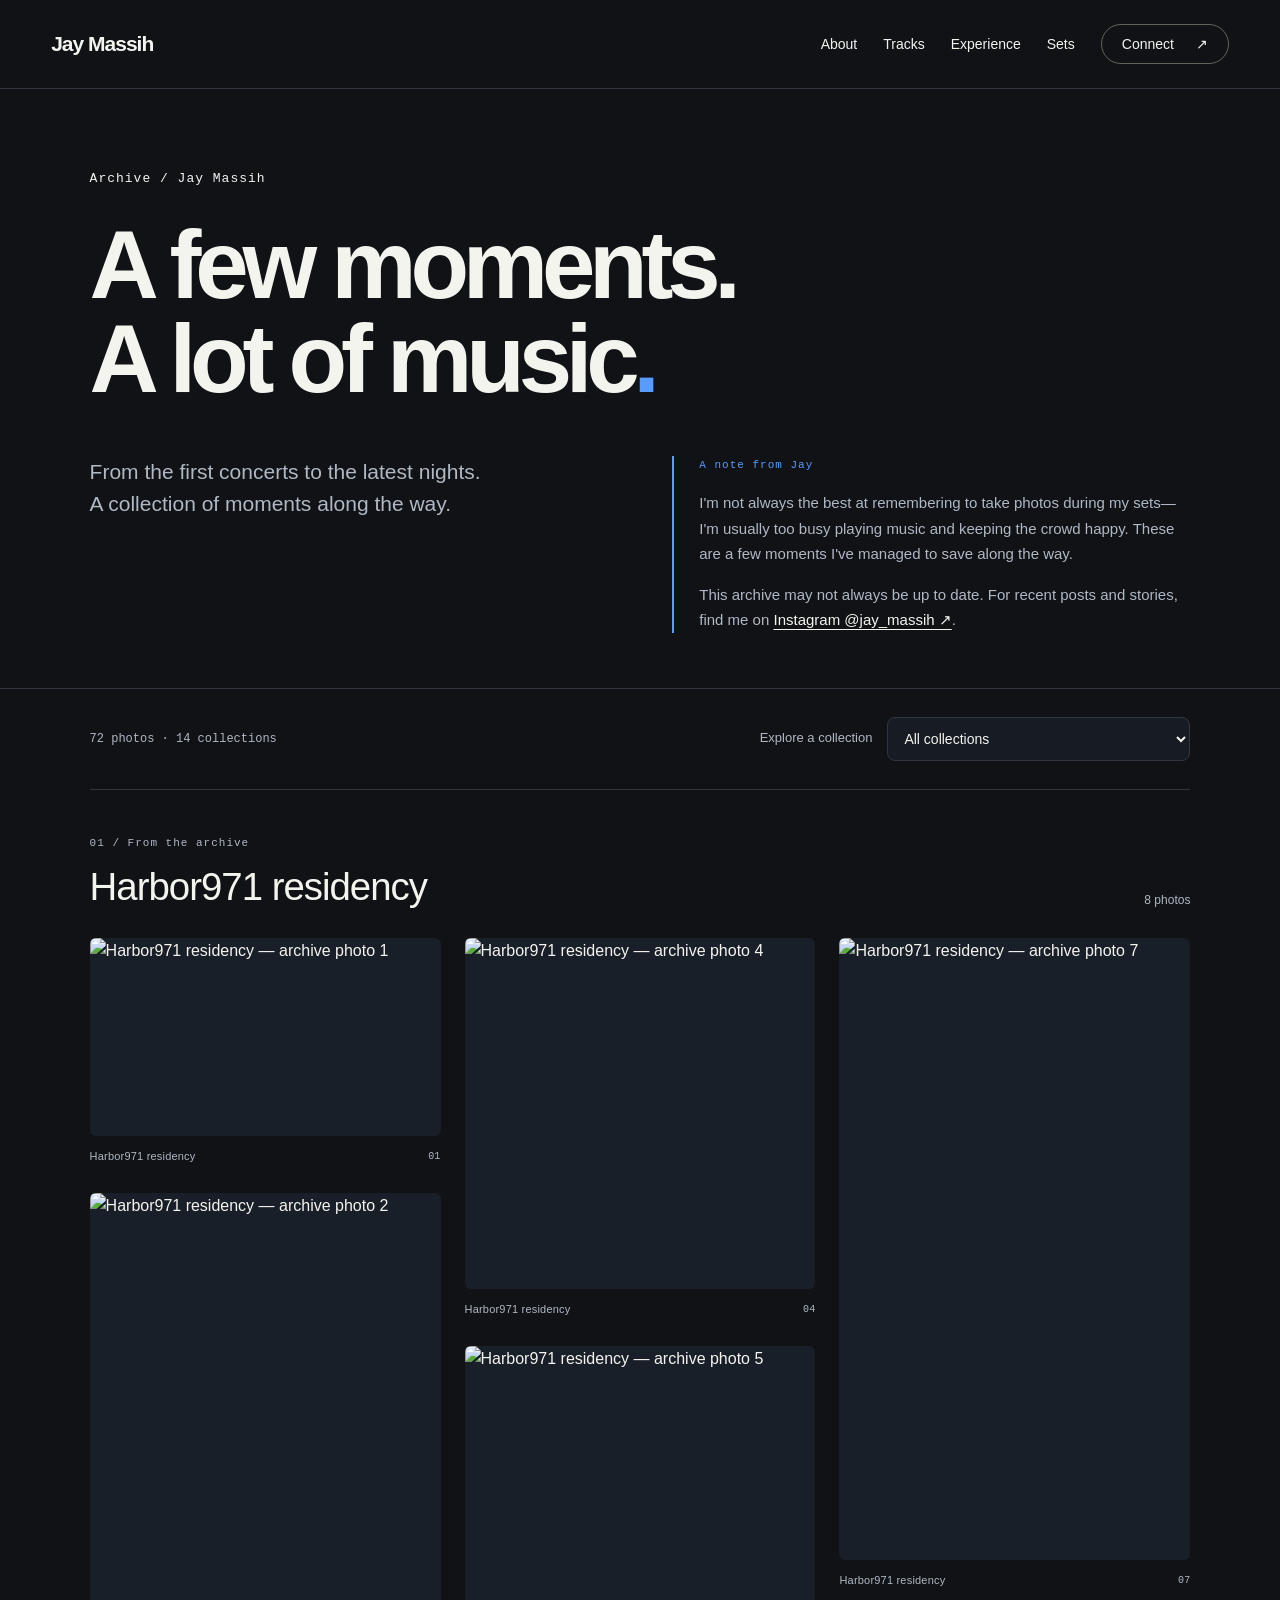
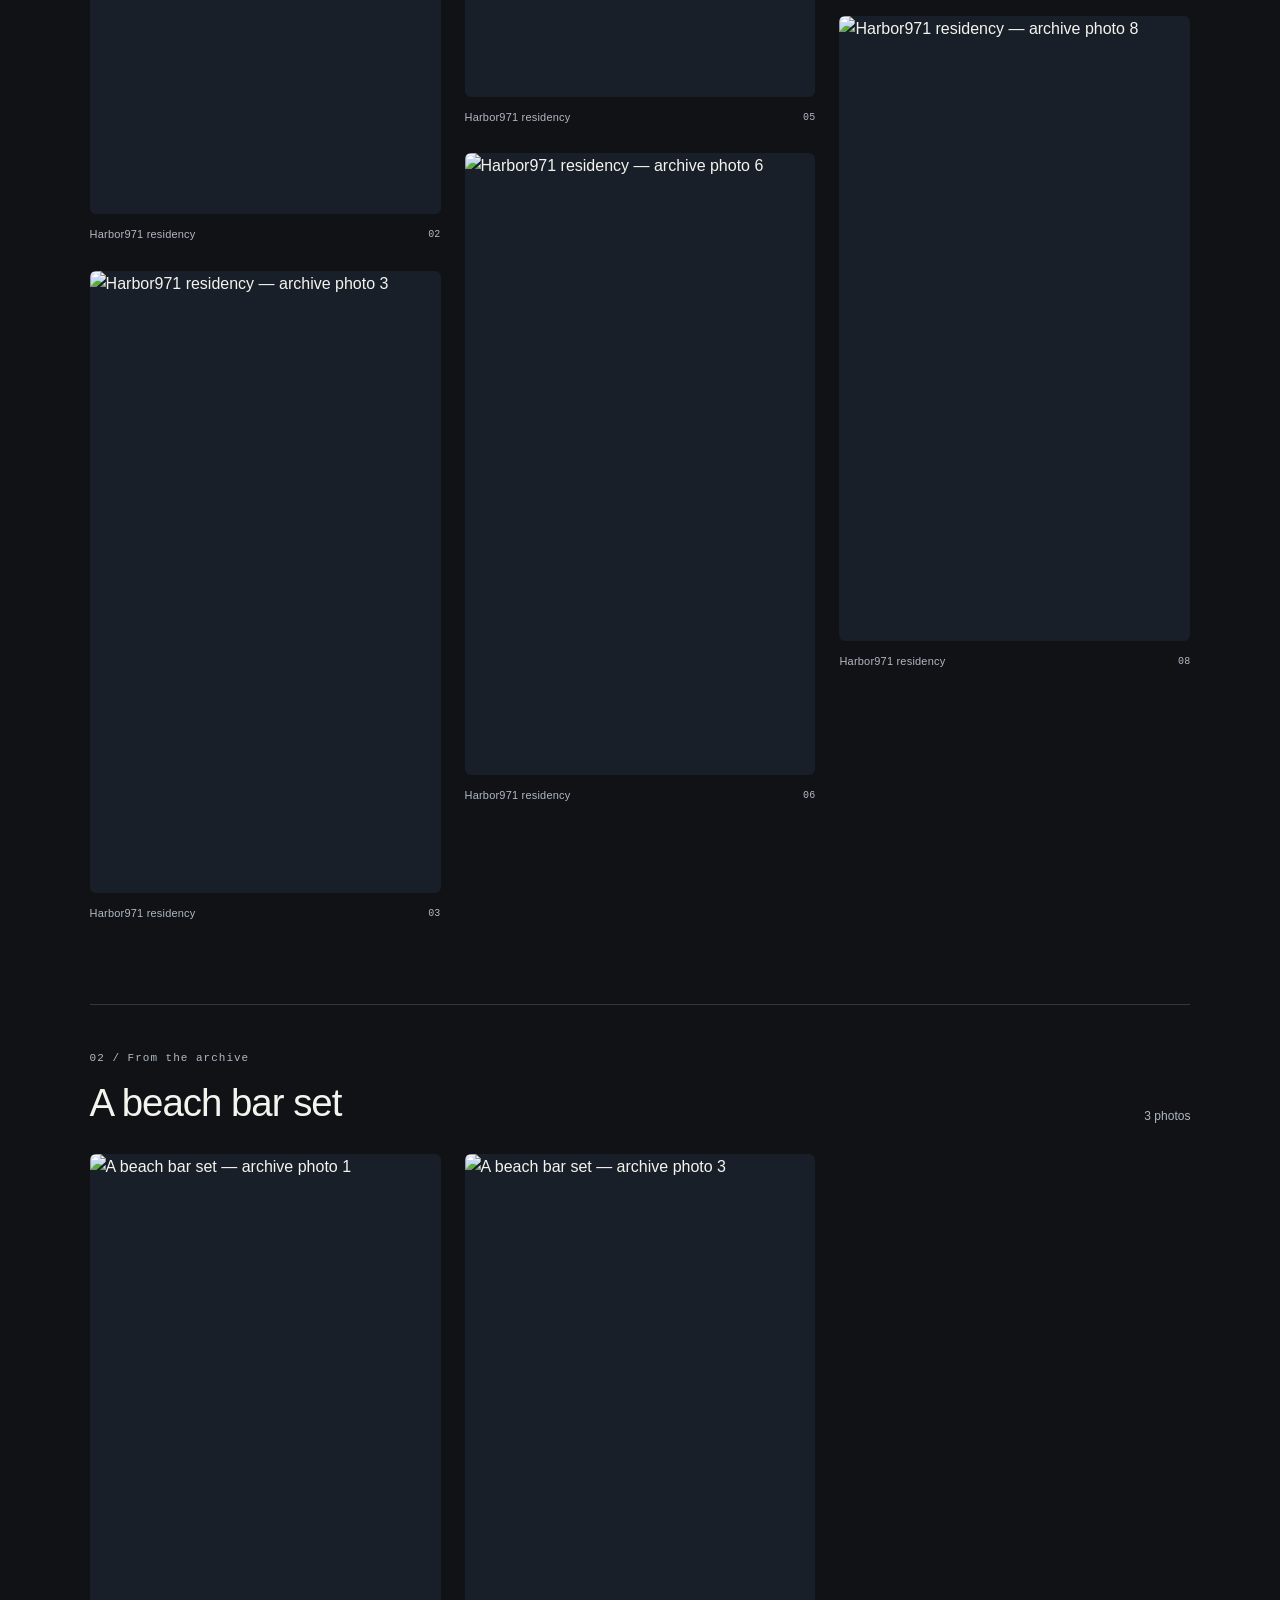
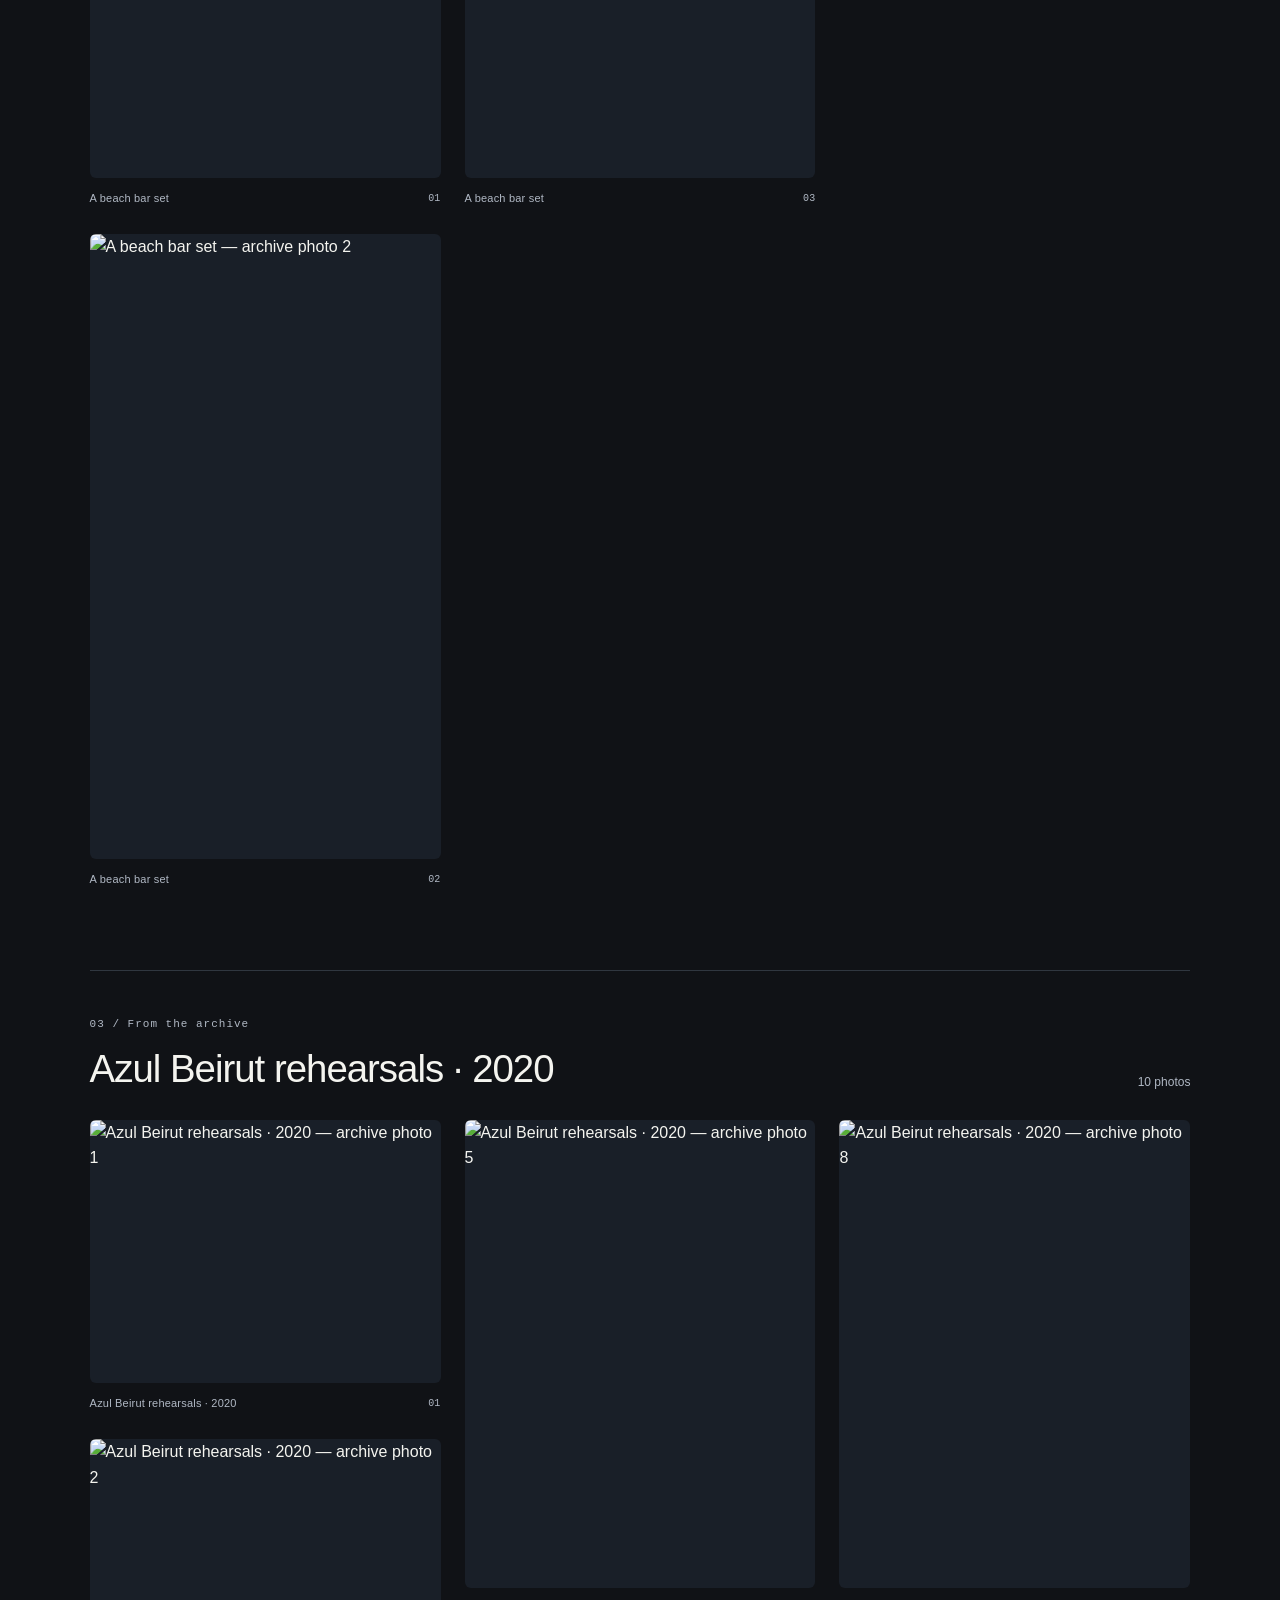
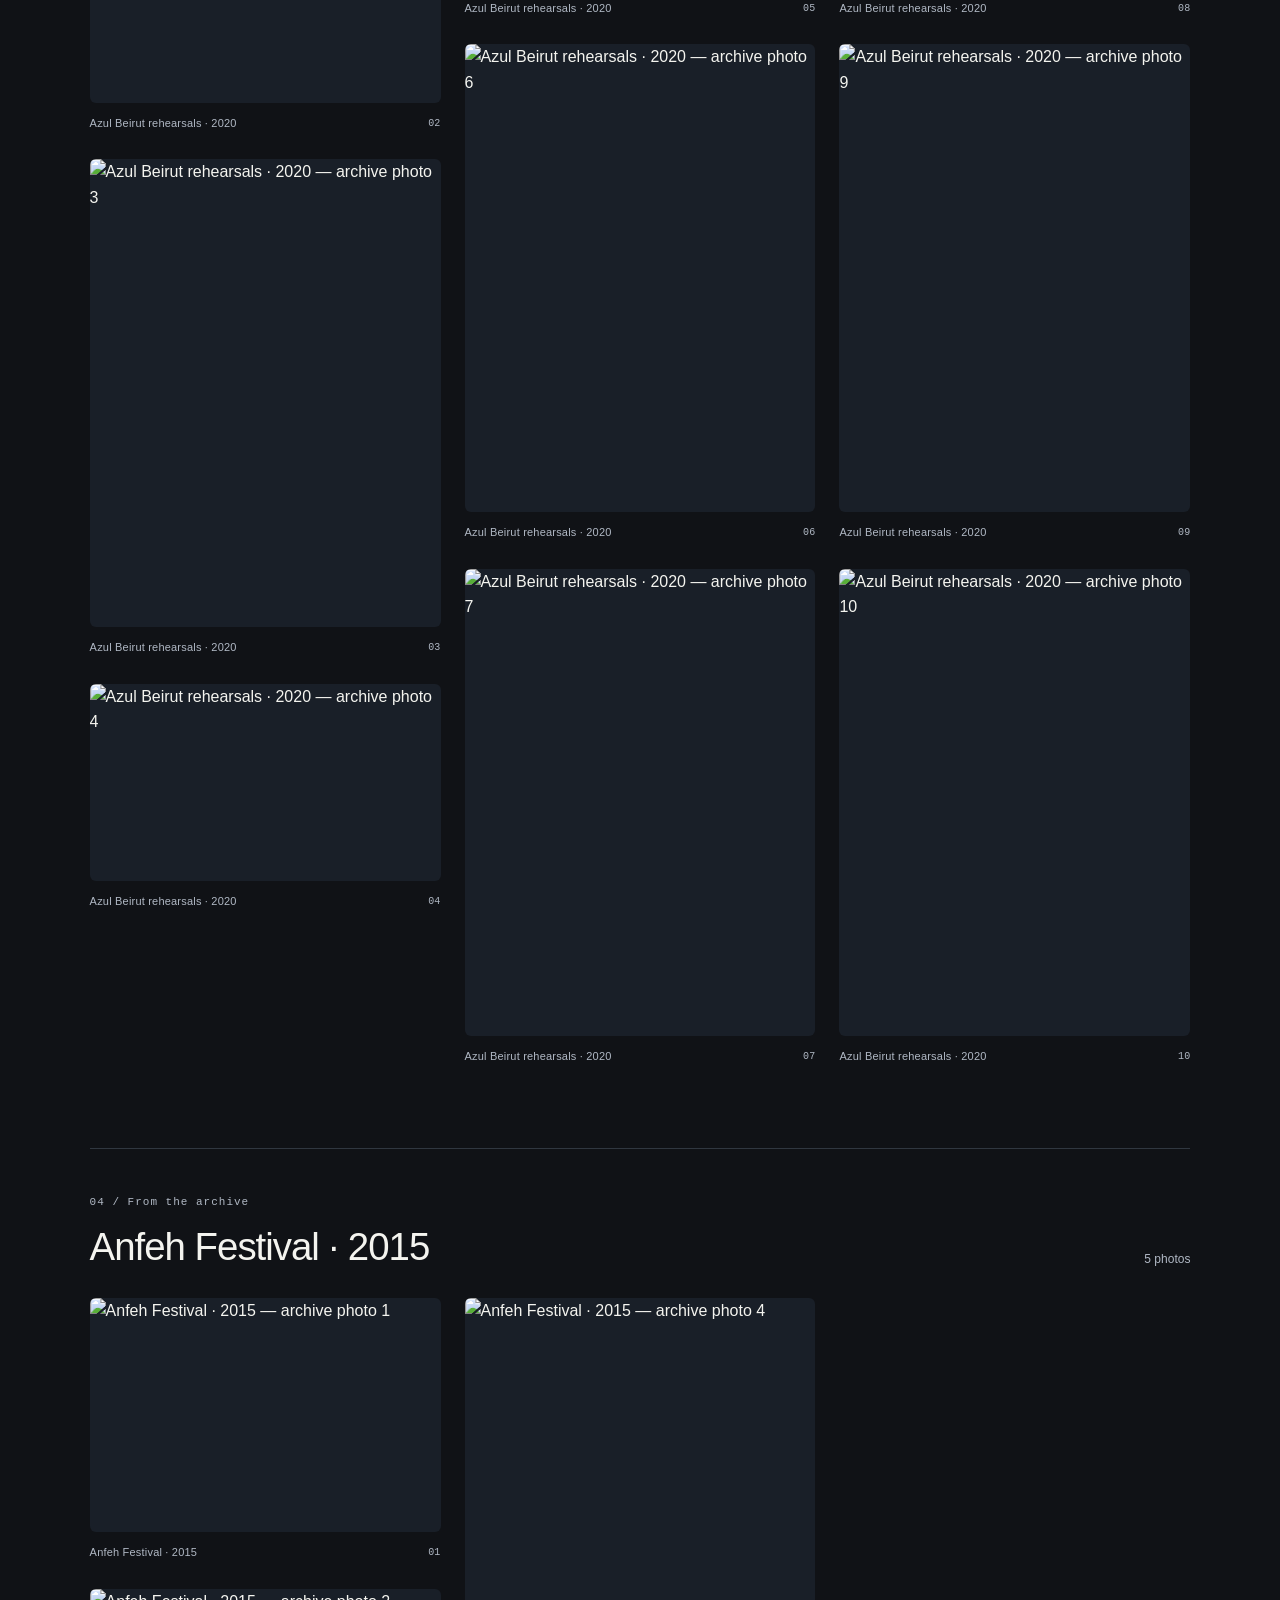
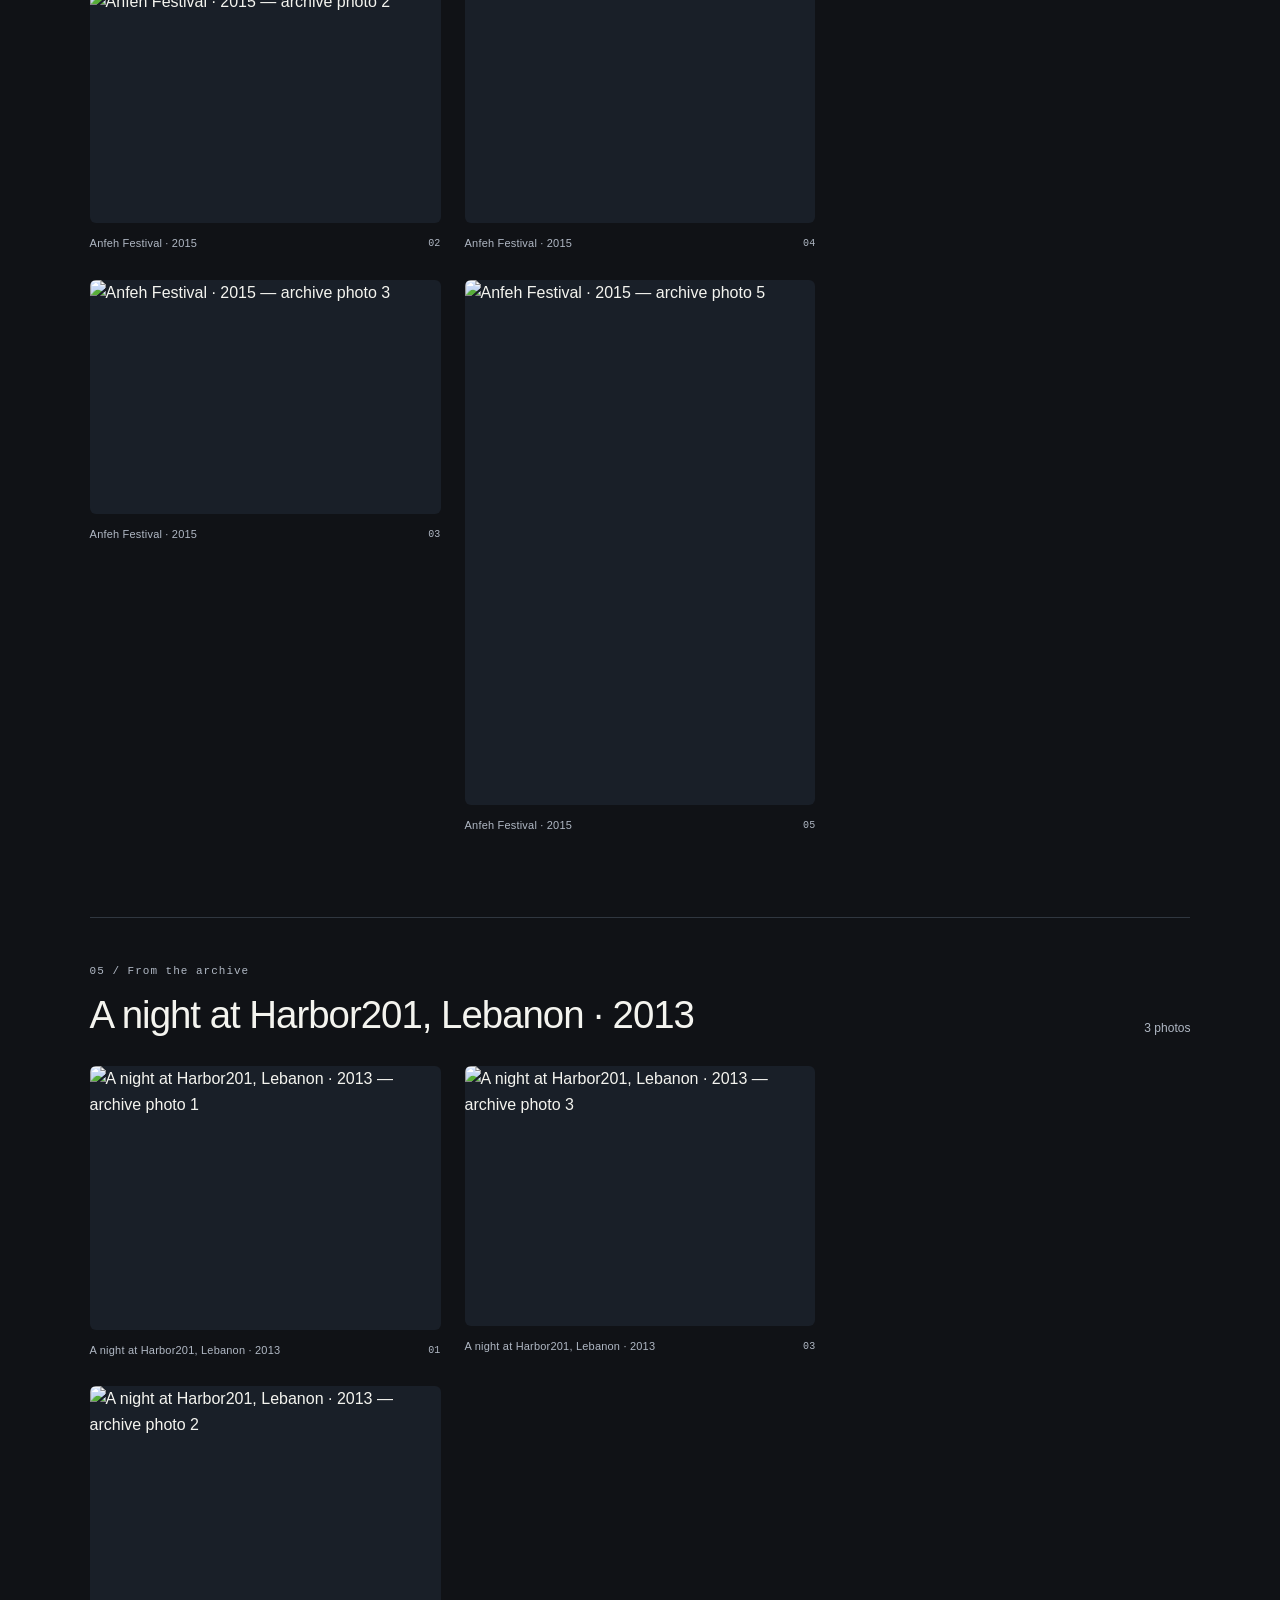
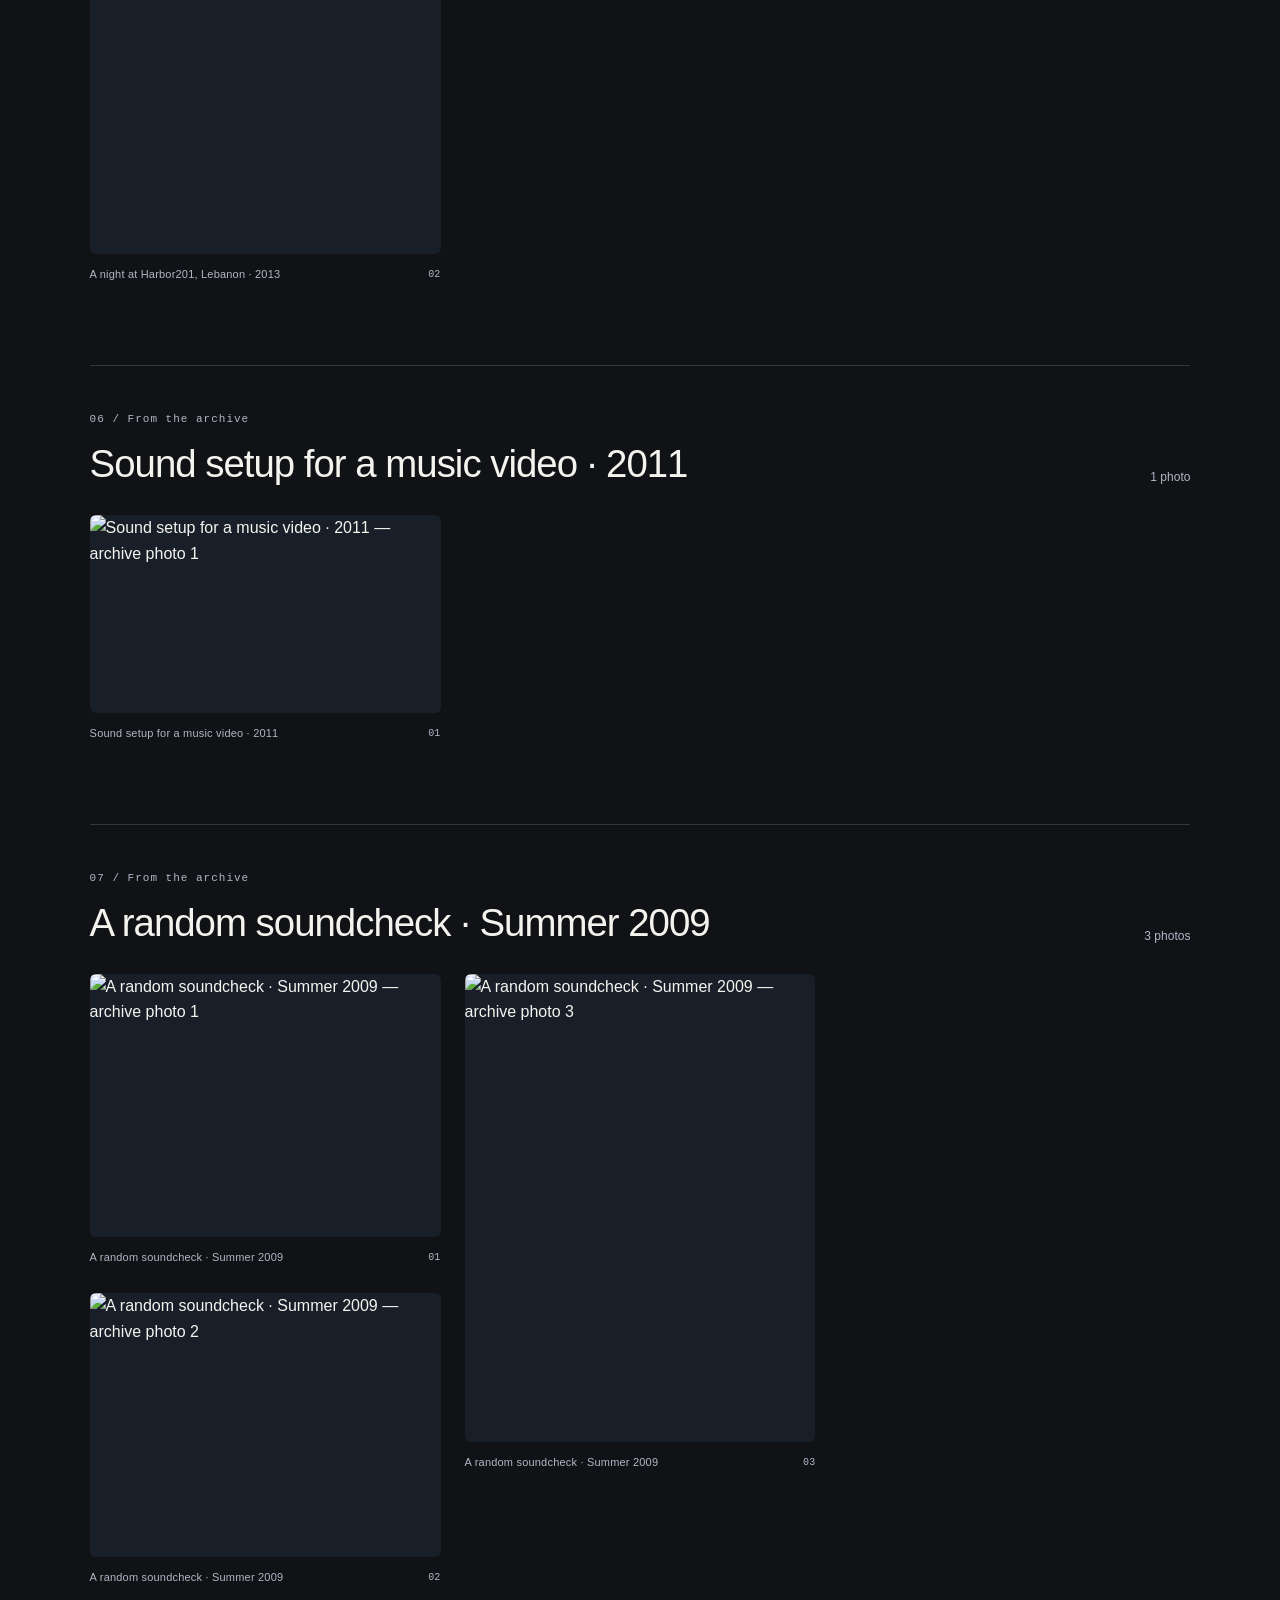
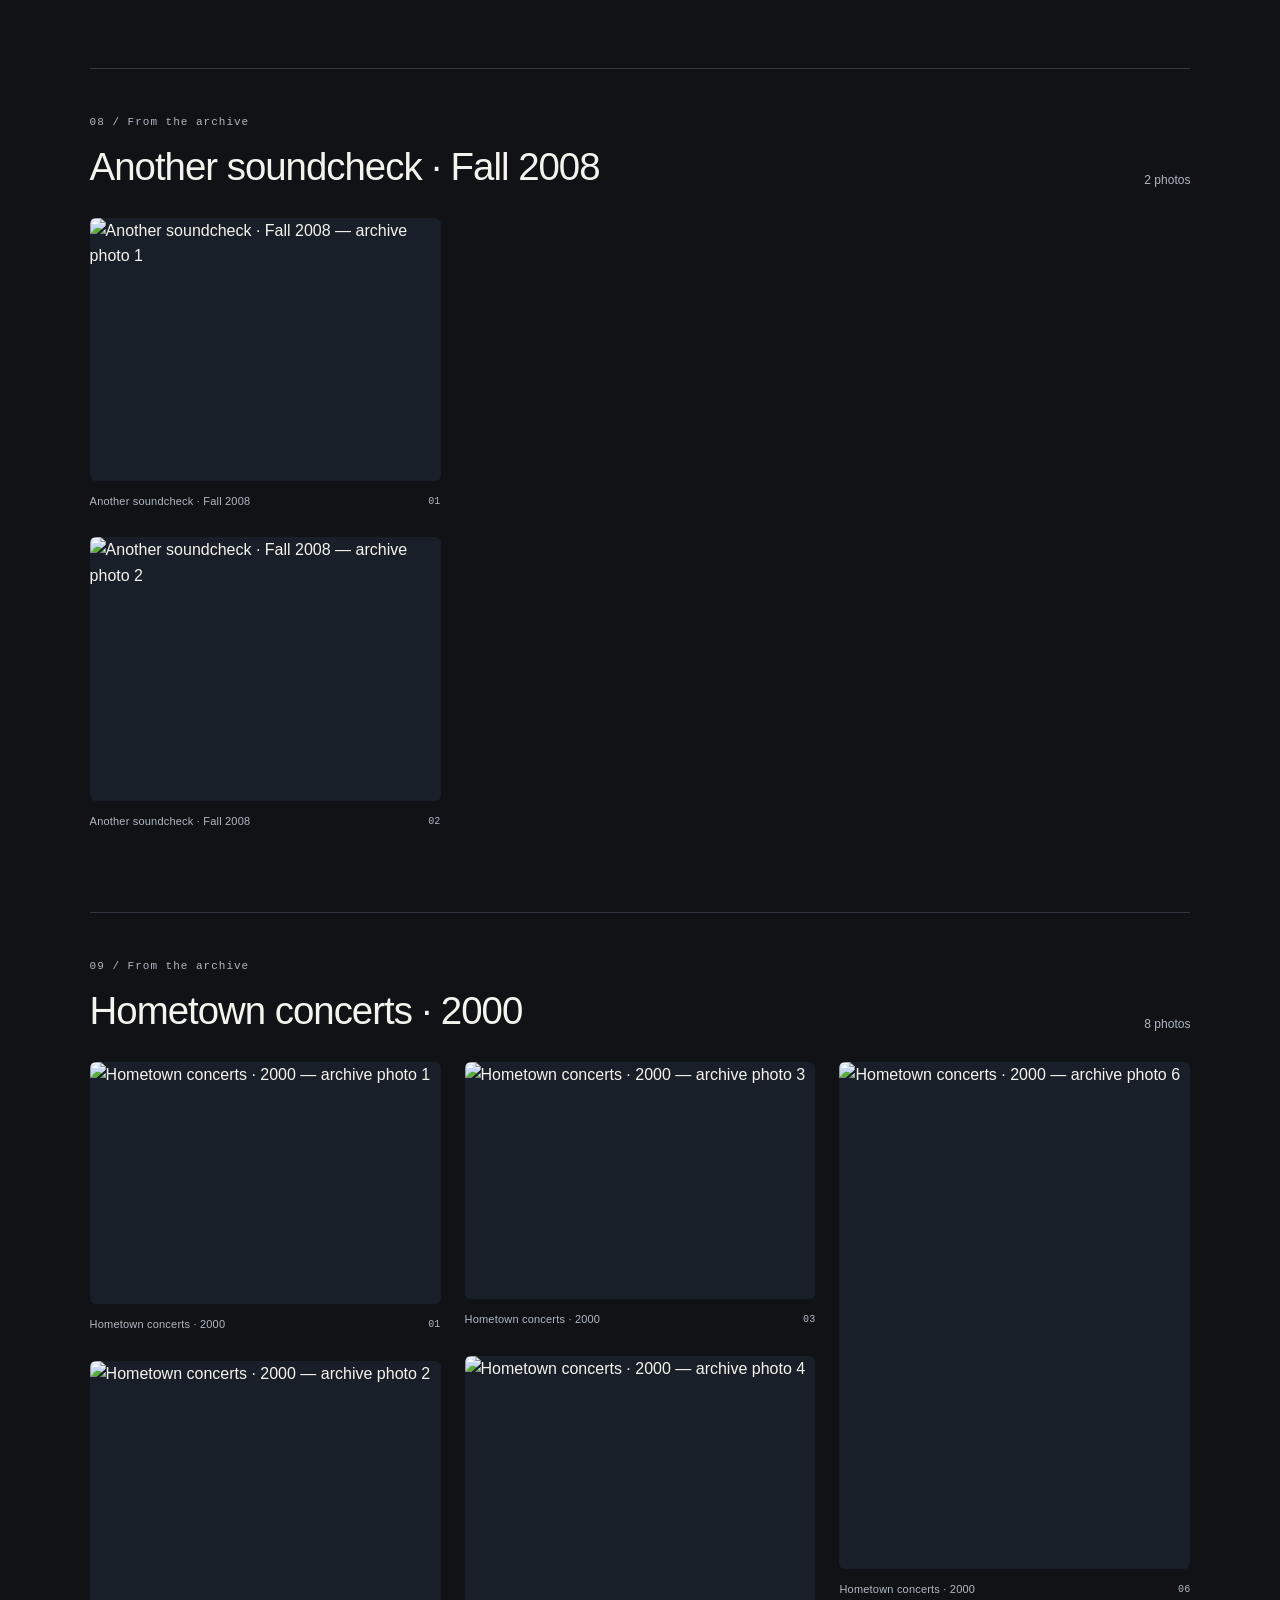
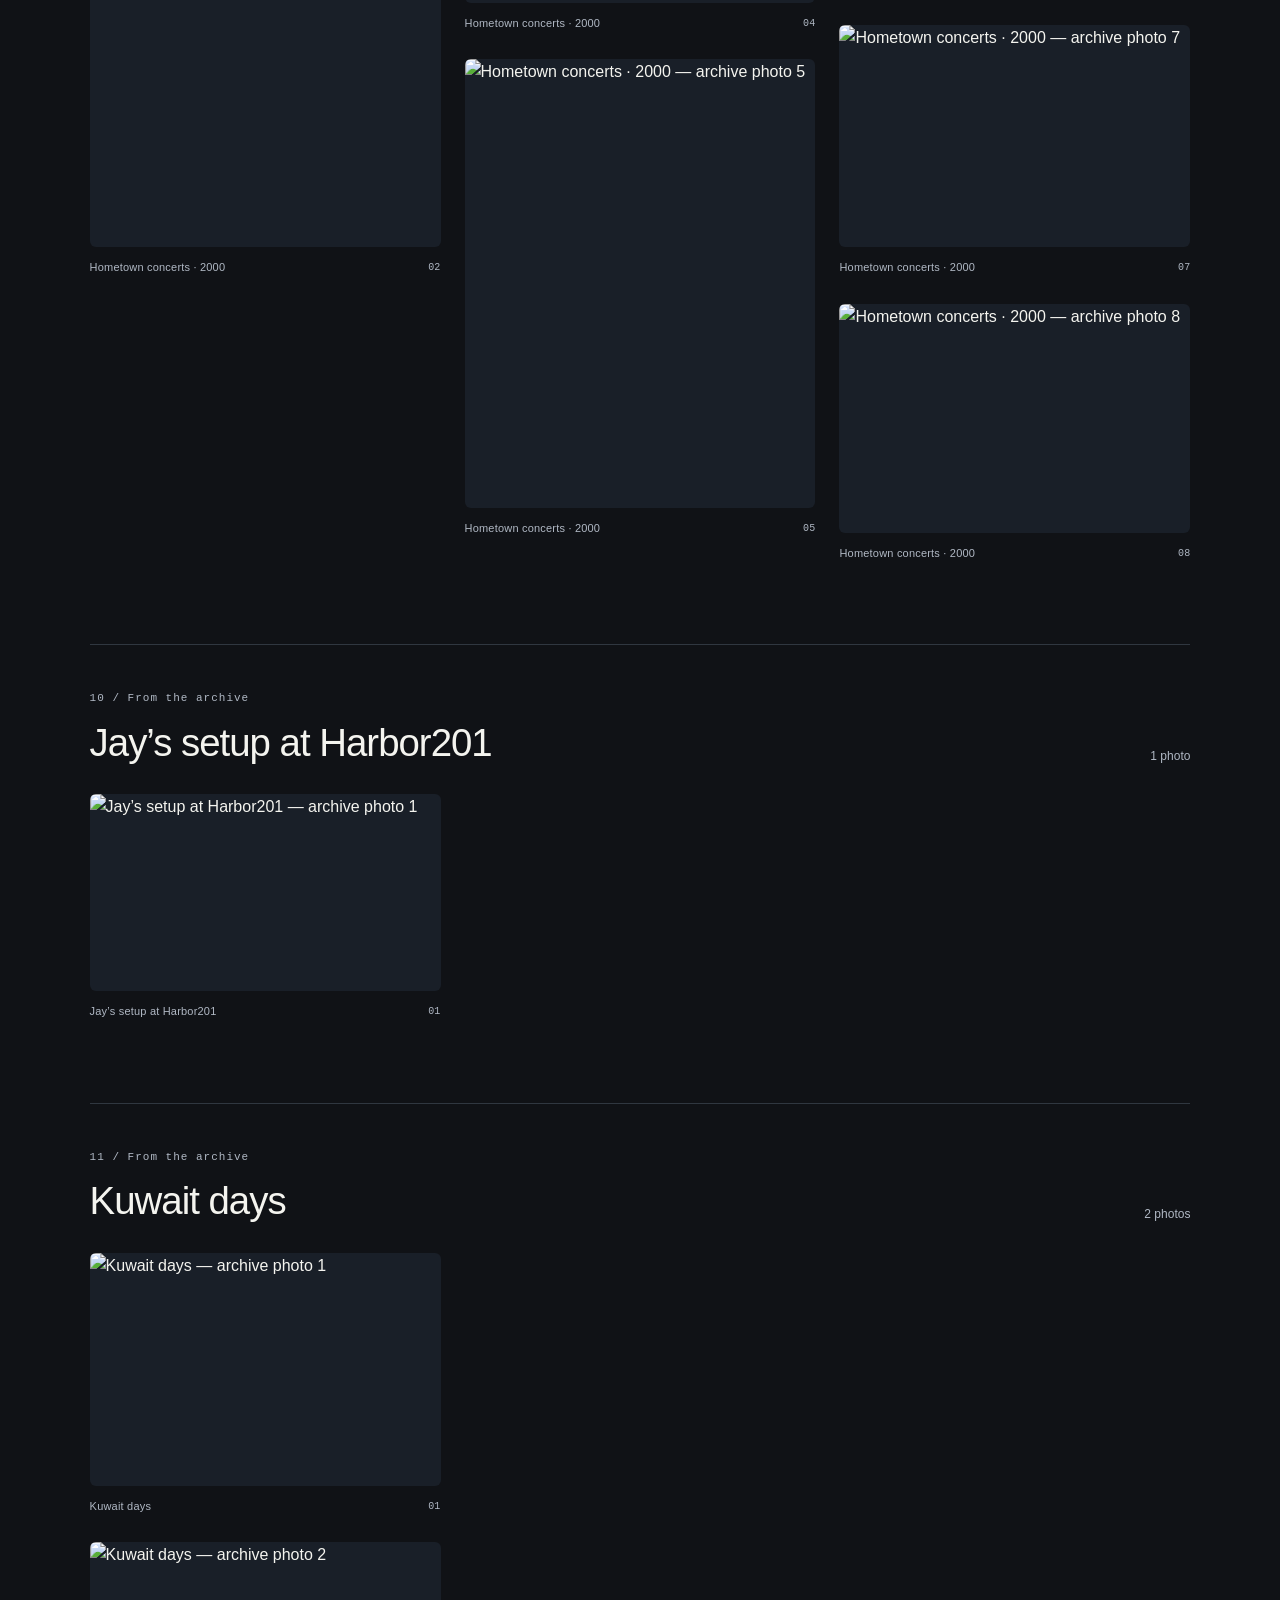
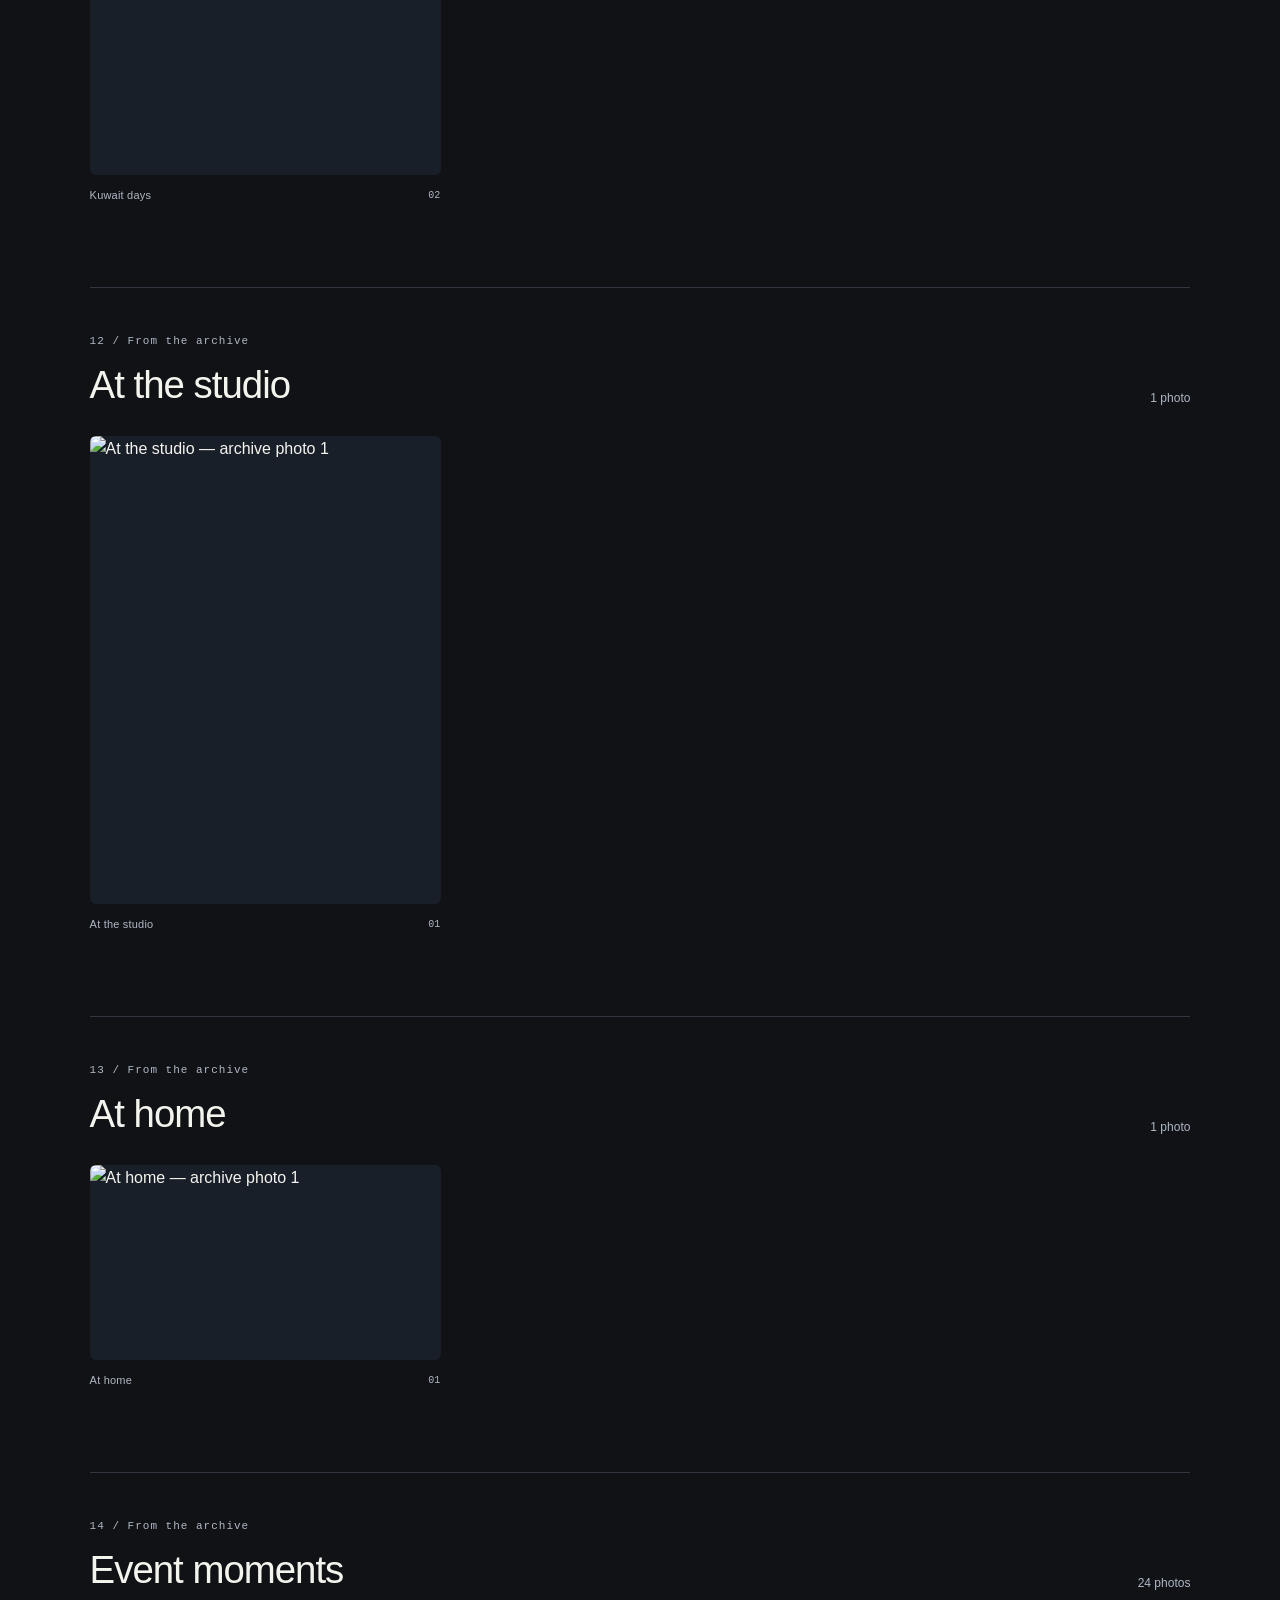
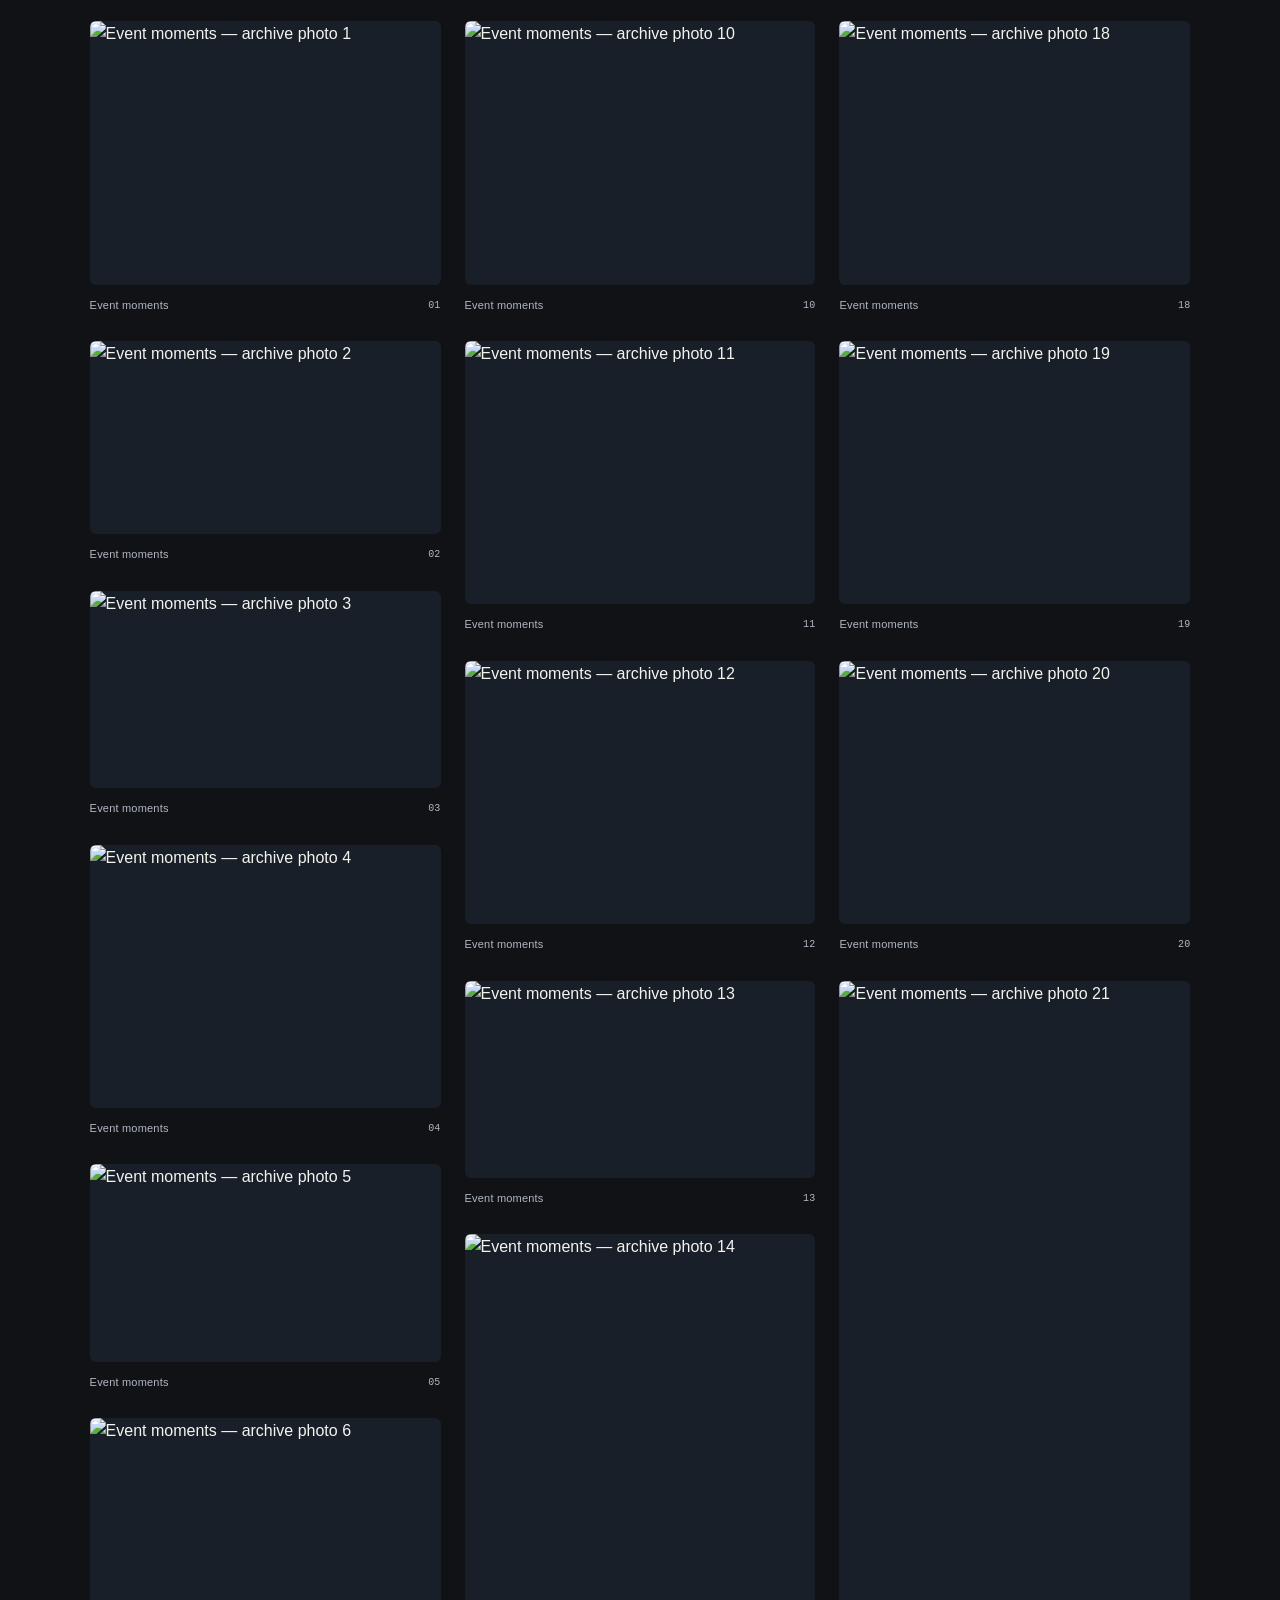
==== archive/index.html @ 4ca200fc "Add files via upload" ====
<!doctype html><html lang="en"><head><meta charset="utf-8"><meta name="viewport" content="width=device-width,initial-scale=1"><meta name="description" content="Moments from Jay Massih’s sets, concerts, rehearsals and life in music. Explore the photo archive."><title>Archive — Jay Massih</title><link rel="icon" type="image/svg+xml" href="data:image/svg+xml,%3Csvg xmlns='http://www.w3.org/2000/svg' viewBox='0 0 64 64'%3E%3Crect width='64' height='64' rx='12' fill='%23589cff'/%3E%3Ctext x='12' y='46' font-family='Arial' font-weight='900' font-size='39'%3EJ.%3C/text%3E%3C/svg%3E"><link rel="stylesheet" href="../assets/css/style.css?v=11"><link rel="stylesheet" href="../assets/css/archive.css?v=11"></head><body class="archive-page"><a class="skip" href="#main">Skip to content</a><header><a href="../home/" class="logo" aria-label="Jay Massih home">Jay Massih</a><nav aria-label="Main navigation"><a href="../home/#about">About</a><a href="../tracks/">Tracks</a><a href="../experience/">Experience</a><a href="../sets/">Sets</a><a class="nav-contact" href="../home/#connect">Connect <span>↗</span></a></nav></header><main id="main"><section class="archive-intro"><p class="eyebrow">Archive / Jay Massih</p><h1>A few moments.<br>A lot of music<span class="period">.</span></h1><div class="archive-intro-bottom"><p class="archive-lead">From the first concerts to the latest nights.<br>A collection of moments along the way.</p><aside class="archive-note" aria-label="A note from Jay"><p class="eyebrow">A note from Jay</p><p>I'm not always the best at remembering to take photos during my sets—I'm usually too busy playing music and keeping the crowd happy. These are a few moments I've managed to save along the way.</p><p>This archive may not always be up to date. For recent posts and stories, find me on <a href="https://www.instagram.com/jay_massih/" target="_blank" rel="noopener">Instagram @jay_massih ↗</a>.</p></aside></div></section><div class="archive-toolbar"><p id="archive-count" aria-live="polite">72 photos · 14 collections</p><div class="archive-filter" hidden><label for="archive-select">Explore a collection</label><select id="archive-select"><option value="all">All collections</option><option value="collection-01">Harbor971 residency</option><option value="collection-02">A beach bar set</option><option value="collection-03">Azul Beirut rehearsals · 2020</option><option value="collection-04">Anfeh Festival · 2015</option><option value="collection-05">A night at Harbor201, Lebanon · 2013</option><option value="collection-06">Sound setup for a music video · 2011</option><option value="collection-07">A random soundcheck · Summer 2009</option><option value="collection-08">Another soundcheck · Fall 2008</option><option value="collection-09">Hometown concerts · 2000</option><option value="collection-10">Jay’s setup at Harbor201</option><option value="collection-11">Kuwait days</option><option value="collection-12">At the studio</option><option value="collection-13">At home</option><option value="collection-14">Event moments</option></select></div></div><div class="archive-collections"><section class="archive-collection" id="collection-01" aria-labelledby="collection-01-title"><div class="collection-heading"><div><p class="eyebrow">01 / From the archive</p><h2 id="collection-01-title">Harbor971 residency</h2></div><span>8 photos</span></div><div class="archive-grid"><figure><a class="archive-photo" href="../assets/archive/01-01.webp" data-collection="collection-01" data-caption="Harbor971 residency" aria-label="Enlarge Harbor971 residency — archive photo 1"><img src="../assets/archive/01-01-thumb.webp" width="720" height="406" alt="Harbor971 residency — archive photo 1" loading="lazy" decoding="async"><span class="photo-expand" aria-hidden="true">↗</span></a><figcaption><span>Harbor971 residency</span><span>01</span></figcaption></figure>
<figure><a class="archive-photo" href="../assets/archive/01-02.webp" data-collection="collection-01" data-caption="Harbor971 residency" aria-label="Enlarge Harbor971 residency — archive photo 2"><img src="../assets/archive/01-02-thumb.webp" width="508" height="900" alt="Harbor971 residency — archive photo 2" loading="lazy" decoding="async"><span class="photo-expand" aria-hidden="true">↗</span></a><figcaption><span>Harbor971 residency</span><span>02</span></figcaption></figure>
<figure><a class="archive-photo" href="../assets/archive/01-03.webp" data-collection="collection-01" data-caption="Harbor971 residency" aria-label="Enlarge Harbor971 residency — archive photo 3"><img src="../assets/archive/01-03-thumb.webp" width="508" height="900" alt="Harbor971 residency — archive photo 3" loading="lazy" decoding="async"><span class="photo-expand" aria-hidden="true">↗</span></a><figcaption><span>Harbor971 residency</span><span>03</span></figcaption></figure>
<figure><a class="archive-photo" href="../assets/archive/01-04.webp" data-collection="collection-01" data-caption="Harbor971 residency" aria-label="Enlarge Harbor971 residency — archive photo 4"><img src="../assets/archive/01-04-thumb.webp" width="206" height="206" alt="Harbor971 residency — archive photo 4" loading="lazy" decoding="async"><span class="photo-expand" aria-hidden="true">↗</span></a><figcaption><span>Harbor971 residency</span><span>04</span></figcaption></figure>
<figure><a class="archive-photo" href="../assets/archive/01-05.webp" data-collection="collection-01" data-caption="Harbor971 residency" aria-label="Enlarge Harbor971 residency — archive photo 5"><img src="../assets/archive/01-05-thumb.webp" width="206" height="206" alt="Harbor971 residency — archive photo 5" loading="lazy" decoding="async"><span class="photo-expand" aria-hidden="true">↗</span></a><figcaption><span>Harbor971 residency</span><span>05</span></figcaption></figure>
<figure><a class="archive-photo" href="../assets/archive/01-06.webp" data-collection="collection-01" data-caption="Harbor971 residency" aria-label="Enlarge Harbor971 residency — archive photo 6"><img src="../assets/archive/01-06-thumb.webp" width="508" height="900" alt="Harbor971 residency — archive photo 6" loading="lazy" decoding="async"><span class="photo-expand" aria-hidden="true">↗</span></a><figcaption><span>Harbor971 residency</span><span>06</span></figcaption></figure>
<figure><a class="archive-photo" href="../assets/archive/01-07.webp" data-collection="collection-01" data-caption="Harbor971 residency" aria-label="Enlarge Harbor971 residency — archive photo 7"><img src="../assets/archive/01-07-thumb.webp" width="508" height="900" alt="Harbor971 residency — archive photo 7" loading="lazy" decoding="async"><span class="photo-expand" aria-hidden="true">↗</span></a><figcaption><span>Harbor971 residency</span><span>07</span></figcaption></figure>
<figure><a class="archive-photo" href="../assets/archive/01-08.webp" data-collection="collection-01" data-caption="Harbor971 residency" aria-label="Enlarge Harbor971 residency — archive photo 8"><img src="../assets/archive/01-08-thumb.webp" width="506" height="900" alt="Harbor971 residency — archive photo 8" loading="lazy" decoding="async"><span class="photo-expand" aria-hidden="true">↗</span></a><figcaption><span>Harbor971 residency</span><span>08</span></figcaption></figure></div></section>
<section class="archive-collection" id="collection-02" aria-labelledby="collection-02-title"><div class="collection-heading"><div><p class="eyebrow">02 / From the archive</p><h2 id="collection-02-title">A beach bar set</h2></div><span>3 photos</span></div><div class="archive-grid"><figure><a class="archive-photo" href="../assets/archive/02-01.webp" data-collection="collection-02" data-caption="A beach bar set" aria-label="Enlarge A beach bar set — archive photo 1"><img src="../assets/archive/02-01-thumb.webp" width="506" height="900" alt="A beach bar set — archive photo 1" loading="lazy" decoding="async"><span class="photo-expand" aria-hidden="true">↗</span></a><figcaption><span>A beach bar set</span><span>01</span></figcaption></figure>
<figure><a class="archive-photo" href="../assets/archive/02-02.webp" data-collection="collection-02" data-caption="A beach bar set" aria-label="Enlarge A beach bar set — archive photo 2"><img src="../assets/archive/02-02-thumb.webp" width="506" height="900" alt="A beach bar set — archive photo 2" loading="lazy" decoding="async"><span class="photo-expand" aria-hidden="true">↗</span></a><figcaption><span>A beach bar set</span><span>02</span></figcaption></figure>
<figure><a class="archive-photo" href="../assets/archive/02-03.webp" data-collection="collection-02" data-caption="A beach bar set" aria-label="Enlarge A beach bar set — archive photo 3"><img src="../assets/archive/02-03-thumb.webp" width="506" height="900" alt="A beach bar set — archive photo 3" loading="lazy" decoding="async"><span class="photo-expand" aria-hidden="true">↗</span></a><figcaption><span>A beach bar set</span><span>03</span></figcaption></figure></div></section>
<section class="archive-collection" id="collection-03" aria-labelledby="collection-03-title"><div class="collection-heading"><div><p class="eyebrow">03 / From the archive</p><h2 id="collection-03-title">Azul Beirut rehearsals · 2020</h2></div><span>10 photos</span></div><div class="archive-grid"><figure><a class="archive-photo" href="../assets/archive/03-01.webp" data-collection="collection-03" data-caption="Azul Beirut rehearsals · 2020" aria-label="Enlarge Azul Beirut rehearsals · 2020 — archive photo 1"><img src="../assets/archive/03-01-thumb.webp" width="720" height="540" alt="Azul Beirut rehearsals · 2020 — archive photo 1" loading="lazy" decoding="async"><span class="photo-expand" aria-hidden="true">↗</span></a><figcaption><span>Azul Beirut rehearsals · 2020</span><span>01</span></figcaption></figure>
<figure><a class="archive-photo" href="../assets/archive/03-02.webp" data-collection="collection-03" data-caption="Azul Beirut rehearsals · 2020" aria-label="Enlarge Azul Beirut rehearsals · 2020 — archive photo 2"><img src="../assets/archive/03-02-thumb.webp" width="720" height="540" alt="Azul Beirut rehearsals · 2020 — archive photo 2" loading="lazy" decoding="async"><span class="photo-expand" aria-hidden="true">↗</span></a><figcaption><span>Azul Beirut rehearsals · 2020</span><span>02</span></figcaption></figure>
<figure><a class="archive-photo" href="../assets/archive/03-03.webp" data-collection="collection-03" data-caption="Azul Beirut rehearsals · 2020" aria-label="Enlarge Azul Beirut rehearsals · 2020 — archive photo 3"><img src="../assets/archive/03-03-thumb.webp" width="675" height="900" alt="Azul Beirut rehearsals · 2020 — archive photo 3" loading="lazy" decoding="async"><span class="photo-expand" aria-hidden="true">↗</span></a><figcaption><span>Azul Beirut rehearsals · 2020</span><span>03</span></figcaption></figure>
<figure><a class="archive-photo" href="../assets/archive/03-04.webp" data-collection="collection-03" data-caption="Azul Beirut rehearsals · 2020" aria-label="Enlarge Azul Beirut rehearsals · 2020 — archive photo 4"><img src="../assets/archive/03-04-thumb.webp" width="720" height="405" alt="Azul Beirut rehearsals · 2020 — archive photo 4" loading="lazy" decoding="async"><span class="photo-expand" aria-hidden="true">↗</span></a><figcaption><span>Azul Beirut rehearsals · 2020</span><span>04</span></figcaption></figure>
<figure><a class="archive-photo" href="../assets/archive/03-05.webp" data-collection="collection-03" data-caption="Azul Beirut rehearsals · 2020" aria-label="Enlarge Azul Beirut rehearsals · 2020 — archive photo 5"><img src="../assets/archive/03-05-thumb.webp" width="675" height="900" alt="Azul Beirut rehearsals · 2020 — archive photo 5" loading="lazy" decoding="async"><span class="photo-expand" aria-hidden="true">↗</span></a><figcaption><span>Azul Beirut rehearsals · 2020</span><span>05</span></figcaption></figure>
<figure><a class="archive-photo" href="../assets/archive/03-06.webp" data-collection="collection-03" data-caption="Azul Beirut rehearsals · 2020" aria-label="Enlarge Azul Beirut rehearsals · 2020 — archive photo 6"><img src="../assets/archive/03-06-thumb.webp" width="675" height="900" alt="Azul Beirut rehearsals · 2020 — archive photo 6" loading="lazy" decoding="async"><span class="photo-expand" aria-hidden="true">↗</span></a><figcaption><span>Azul Beirut rehearsals · 2020</span><span>06</span></figcaption></figure>
<figure><a class="archive-photo" href="../assets/archive/03-07.webp" data-collection="collection-03" data-caption="Azul Beirut rehearsals · 2020" aria-label="Enlarge Azul Beirut rehearsals · 2020 — archive photo 7"><img src="../assets/archive/03-07-thumb.webp" width="675" height="900" alt="Azul Beirut rehearsals · 2020 — archive photo 7" loading="lazy" decoding="async"><span class="photo-expand" aria-hidden="true">↗</span></a><figcaption><span>Azul Beirut rehearsals · 2020</span><span>07</span></figcaption></figure>
<figure><a class="archive-photo" href="../assets/archive/03-08.webp" data-collection="collection-03" data-caption="Azul Beirut rehearsals · 2020" aria-label="Enlarge Azul Beirut rehearsals · 2020 — archive photo 8"><img src="../assets/archive/03-08-thumb.webp" width="675" height="900" alt="Azul Beirut rehearsals · 2020 — archive photo 8" loading="lazy" decoding="async"><span class="photo-expand" aria-hidden="true">↗</span></a><figcaption><span>Azul Beirut rehearsals · 2020</span><span>08</span></figcaption></figure>
<figure><a class="archive-photo" href="../assets/archive/03-09.webp" data-collection="collection-03" data-caption="Azul Beirut rehearsals · 2020" aria-label="Enlarge Azul Beirut rehearsals · 2020 — archive photo 9"><img src="../assets/archive/03-09-thumb.webp" width="675" height="900" alt="Azul Beirut rehearsals · 2020 — archive photo 9" loading="lazy" decoding="async"><span class="photo-expand" aria-hidden="true">↗</span></a><figcaption><span>Azul Beirut rehearsals · 2020</span><span>09</span></figcaption></figure>
<figure><a class="archive-photo" href="../assets/archive/03-10.webp" data-collection="collection-03" data-caption="Azul Beirut rehearsals · 2020" aria-label="Enlarge Azul Beirut rehearsals · 2020 — archive photo 10"><img src="../assets/archive/03-10-thumb.webp" width="675" height="900" alt="Azul Beirut rehearsals · 2020 — archive photo 10" loading="lazy" decoding="async"><span class="photo-expand" aria-hidden="true">↗</span></a><figcaption><span>Azul Beirut rehearsals · 2020</span><span>10</span></figcaption></figure></div></section>
<section class="archive-collection" id="collection-04" aria-labelledby="collection-04-title"><div class="collection-heading"><div><p class="eyebrow">04 / From the archive</p><h2 id="collection-04-title">Anfeh Festival · 2015</h2></div><span>5 photos</span></div><div class="archive-grid"><figure><a class="archive-photo" href="../assets/archive/04-01.webp" data-collection="collection-04" data-caption="Anfeh Festival · 2015" aria-label="Enlarge Anfeh Festival · 2015 — archive photo 1"><img src="../assets/archive/04-01-thumb.webp" width="720" height="481" alt="Anfeh Festival · 2015 — archive photo 1" loading="lazy" decoding="async"><span class="photo-expand" aria-hidden="true">↗</span></a><figcaption><span>Anfeh Festival · 2015</span><span>01</span></figcaption></figure>
<figure><a class="archive-photo" href="../assets/archive/04-02.webp" data-collection="collection-04" data-caption="Anfeh Festival · 2015" aria-label="Enlarge Anfeh Festival · 2015 — archive photo 2"><img src="../assets/archive/04-02-thumb.webp" width="720" height="481" alt="Anfeh Festival · 2015 — archive photo 2" loading="lazy" decoding="async"><span class="photo-expand" aria-hidden="true">↗</span></a><figcaption><span>Anfeh Festival · 2015</span><span>02</span></figcaption></figure>
<figure><a class="archive-photo" href="../assets/archive/04-03.webp" data-collection="collection-04" data-caption="Anfeh Festival · 2015" aria-label="Enlarge Anfeh Festival · 2015 — archive photo 3"><img src="../assets/archive/04-03-thumb.webp" width="720" height="481" alt="Anfeh Festival · 2015 — archive photo 3" loading="lazy" decoding="async"><span class="photo-expand" aria-hidden="true">↗</span></a><figcaption><span>Anfeh Festival · 2015</span><span>03</span></figcaption></figure>
<figure><a class="archive-photo" href="../assets/archive/04-04.webp" data-collection="collection-04" data-caption="Anfeh Festival · 2015" aria-label="Enlarge Anfeh Festival · 2015 — archive photo 4"><img src="../assets/archive/04-04-thumb.webp" width="601" height="900" alt="Anfeh Festival · 2015 — archive photo 4" loading="lazy" decoding="async"><span class="photo-expand" aria-hidden="true">↗</span></a><figcaption><span>Anfeh Festival · 2015</span><span>04</span></figcaption></figure>
<figure><a class="archive-photo" href="../assets/archive/04-05.webp" data-collection="collection-04" data-caption="Anfeh Festival · 2015" aria-label="Enlarge Anfeh Festival · 2015 — archive photo 5"><img src="../assets/archive/04-05-thumb.webp" width="601" height="900" alt="Anfeh Festival · 2015 — archive photo 5" loading="lazy" decoding="async"><span class="photo-expand" aria-hidden="true">↗</span></a><figcaption><span>Anfeh Festival · 2015</span><span>05</span></figcaption></figure></div></section>
<section class="archive-collection" id="collection-05" aria-labelledby="collection-05-title"><div class="collection-heading"><div><p class="eyebrow">05 / From the archive</p><h2 id="collection-05-title">A night at Harbor201, Lebanon · 2013</h2></div><span>3 photos</span></div><div class="archive-grid"><figure><a class="archive-photo" href="../assets/archive/05-01.webp" data-collection="collection-05" data-caption="A night at Harbor201, Lebanon · 2013" aria-label="Enlarge A night at Harbor201, Lebanon · 2013 — archive photo 1"><img src="../assets/archive/05-01-thumb.webp" width="720" height="540" alt="A night at Harbor201, Lebanon · 2013 — archive photo 1" loading="lazy" decoding="async"><span class="photo-expand" aria-hidden="true">↗</span></a><figcaption><span>A night at Harbor201, Lebanon · 2013</span><span>01</span></figcaption></figure>
<figure><a class="archive-photo" href="../assets/archive/05-02.webp" data-collection="collection-05" data-caption="A night at Harbor201, Lebanon · 2013" aria-label="Enlarge A night at Harbor201, Lebanon · 2013 — archive photo 2"><img src="../assets/archive/05-02-thumb.webp" width="675" height="900" alt="A night at Harbor201, Lebanon · 2013 — archive photo 2" loading="lazy" decoding="async"><span class="photo-expand" aria-hidden="true">↗</span></a><figcaption><span>A night at Harbor201, Lebanon · 2013</span><span>02</span></figcaption></figure>
<figure><a class="archive-photo" href="../assets/archive/05-03.webp" data-collection="collection-05" data-caption="A night at Harbor201, Lebanon · 2013" aria-label="Enlarge A night at Harbor201, Lebanon · 2013 — archive photo 3"><img src="../assets/archive/05-03-thumb.webp" width="720" height="533" alt="A night at Harbor201, Lebanon · 2013 — archive photo 3" loading="lazy" decoding="async"><span class="photo-expand" aria-hidden="true">↗</span></a><figcaption><span>A night at Harbor201, Lebanon · 2013</span><span>03</span></figcaption></figure></div></section>
<section class="archive-collection" id="collection-06" aria-labelledby="collection-06-title"><div class="collection-heading"><div><p class="eyebrow">06 / From the archive</p><h2 id="collection-06-title">Sound setup for a music video · 2011</h2></div><span>1 photo</span></div><div class="archive-grid"><figure><a class="archive-photo" href="../assets/archive/06-01.webp" data-collection="collection-06" data-caption="Sound setup for a music video · 2011" aria-label="Enlarge Sound setup for a music video · 2011 — archive photo 1"><img src="../assets/archive/06-01-thumb.webp" width="720" height="405" alt="Sound setup for a music video · 2011 — archive photo 1" loading="lazy" decoding="async"><span class="photo-expand" aria-hidden="true">↗</span></a><figcaption><span>Sound setup for a music video · 2011</span><span>01</span></figcaption></figure></div></section>
<section class="archive-collection" id="collection-07" aria-labelledby="collection-07-title"><div class="collection-heading"><div><p class="eyebrow">07 / From the archive</p><h2 id="collection-07-title">A random soundcheck · Summer 2009</h2></div><span>3 photos</span></div><div class="archive-grid"><figure><a class="archive-photo" href="../assets/archive/07-01.webp" data-collection="collection-07" data-caption="A random soundcheck · Summer 2009" aria-label="Enlarge A random soundcheck · Summer 2009 — archive photo 1"><img src="../assets/archive/07-01-thumb.webp" width="604" height="453" alt="A random soundcheck · Summer 2009 — archive photo 1" loading="lazy" decoding="async"><span class="photo-expand" aria-hidden="true">↗</span></a><figcaption><span>A random soundcheck · Summer 2009</span><span>01</span></figcaption></figure>
<figure><a class="archive-photo" href="../assets/archive/07-02.webp" data-collection="collection-07" data-caption="A random soundcheck · Summer 2009" aria-label="Enlarge A random soundcheck · Summer 2009 — archive photo 2"><img src="../assets/archive/07-02-thumb.webp" width="604" height="453" alt="A random soundcheck · Summer 2009 — archive photo 2" loading="lazy" decoding="async"><span class="photo-expand" aria-hidden="true">↗</span></a><figcaption><span>A random soundcheck · Summer 2009</span><span>02</span></figcaption></figure>
<figure><a class="archive-photo" href="../assets/archive/07-03.webp" data-collection="collection-07" data-caption="A random soundcheck · Summer 2009" aria-label="Enlarge A random soundcheck · Summer 2009 — archive photo 3"><img src="../assets/archive/07-03-thumb.webp" width="453" height="604" alt="A random soundcheck · Summer 2009 — archive photo 3" loading="lazy" decoding="async"><span class="photo-expand" aria-hidden="true">↗</span></a><figcaption><span>A random soundcheck · Summer 2009</span><span>03</span></figcaption></figure></div></section>
<section class="archive-collection" id="collection-08" aria-labelledby="collection-08-title"><div class="collection-heading"><div><p class="eyebrow">08 / From the archive</p><h2 id="collection-08-title">Another soundcheck · Fall 2008</h2></div><span>2 photos</span></div><div class="archive-grid"><figure><a class="archive-photo" href="../assets/archive/08-01.webp" data-collection="collection-08" data-caption="Another soundcheck · Fall 2008" aria-label="Enlarge Another soundcheck · Fall 2008 — archive photo 1"><img src="../assets/archive/08-01-thumb.webp" width="604" height="453" alt="Another soundcheck · Fall 2008 — archive photo 1" loading="lazy" decoding="async"><span class="photo-expand" aria-hidden="true">↗</span></a><figcaption><span>Another soundcheck · Fall 2008</span><span>01</span></figcaption></figure>
<figure><a class="archive-photo" href="../assets/archive/08-02.webp" data-collection="collection-08" data-caption="Another soundcheck · Fall 2008" aria-label="Enlarge Another soundcheck · Fall 2008 — archive photo 2"><img src="../assets/archive/08-02-thumb.webp" width="604" height="453" alt="Another soundcheck · Fall 2008 — archive photo 2" loading="lazy" decoding="async"><span class="photo-expand" aria-hidden="true">↗</span></a><figcaption><span>Another soundcheck · Fall 2008</span><span>02</span></figcaption></figure></div></section>
<section class="archive-collection" id="collection-09" aria-labelledby="collection-09-title"><div class="collection-heading"><div><p class="eyebrow">09 / From the archive</p><h2 id="collection-09-title">Hometown concerts · 2000</h2></div><span>8 photos</span></div><div class="archive-grid"><figure><a class="archive-photo" href="../assets/archive/09-01.webp" data-collection="collection-09" data-caption="Hometown concerts · 2000" aria-label="Enlarge Hometown concerts · 2000 — archive photo 1"><img src="../assets/archive/09-01-thumb.webp" width="604" height="417" alt="Hometown concerts · 2000 — archive photo 1" loading="lazy" decoding="async"><span class="photo-expand" aria-hidden="true">↗</span></a><figcaption><span>Hometown concerts · 2000</span><span>01</span></figcaption></figure>
<figure><a class="archive-photo" href="../assets/archive/09-02.webp" data-collection="collection-09" data-caption="Hometown concerts · 2000" aria-label="Enlarge Hometown concerts · 2000 — archive photo 2"><img src="../assets/archive/09-02-thumb.webp" width="436" height="604" alt="Hometown concerts · 2000 — archive photo 2" loading="lazy" decoding="async"><span class="photo-expand" aria-hidden="true">↗</span></a><figcaption><span>Hometown concerts · 2000</span><span>02</span></figcaption></figure>
<figure><a class="archive-photo" href="../assets/archive/09-03.webp" data-collection="collection-09" data-caption="Hometown concerts · 2000" aria-label="Enlarge Hometown concerts · 2000 — archive photo 3"><img src="../assets/archive/09-03-thumb.webp" width="604" height="409" alt="Hometown concerts · 2000 — archive photo 3" loading="lazy" decoding="async"><span class="photo-expand" aria-hidden="true">↗</span></a><figcaption><span>Hometown concerts · 2000</span><span>03</span></figcaption></figure>
<figure><a class="archive-photo" href="../assets/archive/09-04.webp" data-collection="collection-09" data-caption="Hometown concerts · 2000" aria-label="Enlarge Hometown concerts · 2000 — archive photo 4"><img src="../assets/archive/09-04-thumb.webp" width="604" height="425" alt="Hometown concerts · 2000 — archive photo 4" loading="lazy" decoding="async"><span class="photo-expand" aria-hidden="true">↗</span></a><figcaption><span>Hometown concerts · 2000</span><span>04</span></figcaption></figure>
<figure><a class="archive-photo" href="../assets/archive/09-05.webp" data-collection="collection-09" data-caption="Hometown concerts · 2000" aria-label="Enlarge Hometown concerts · 2000 — archive photo 5"><img src="../assets/archive/09-05-thumb.webp" width="473" height="604" alt="Hometown concerts · 2000 — archive photo 5" loading="lazy" decoding="async"><span class="photo-expand" aria-hidden="true">↗</span></a><figcaption><span>Hometown concerts · 2000</span><span>05</span></figcaption></figure>
<figure><a class="archive-photo" href="../assets/archive/09-06.webp" data-collection="collection-09" data-caption="Hometown concerts · 2000" aria-label="Enlarge Hometown concerts · 2000 — archive photo 6"><img src="../assets/archive/09-06-thumb.webp" width="418" height="604" alt="Hometown concerts · 2000 — archive photo 6" loading="lazy" decoding="async"><span class="photo-expand" aria-hidden="true">↗</span></a><figcaption><span>Hometown concerts · 2000</span><span>06</span></figcaption></figure>
<figure><a class="archive-photo" href="../assets/archive/09-07.webp" data-collection="collection-09" data-caption="Hometown concerts · 2000" aria-label="Enlarge Hometown concerts · 2000 — archive photo 7"><img src="../assets/archive/09-07-thumb.webp" width="604" height="382" alt="Hometown concerts · 2000 — archive photo 7" loading="lazy" decoding="async"><span class="photo-expand" aria-hidden="true">↗</span></a><figcaption><span>Hometown concerts · 2000</span><span>07</span></figcaption></figure>
<figure><a class="archive-photo" href="../assets/archive/09-08.webp" data-collection="collection-09" data-caption="Hometown concerts · 2000" aria-label="Enlarge Hometown concerts · 2000 — archive photo 8"><img src="../assets/archive/09-08-thumb.webp" width="604" height="394" alt="Hometown concerts · 2000 — archive photo 8" loading="lazy" decoding="async"><span class="photo-expand" aria-hidden="true">↗</span></a><figcaption><span>Hometown concerts · 2000</span><span>08</span></figcaption></figure></div></section>
<section class="archive-collection" id="collection-10" aria-labelledby="collection-10-title"><div class="collection-heading"><div><p class="eyebrow">10 / From the archive</p><h2 id="collection-10-title">Jay’s setup at Harbor201</h2></div><span>1 photo</span></div><div class="archive-grid"><figure><a class="archive-photo" href="../assets/archive/10-01.webp" data-collection="collection-10" data-caption="Jay’s setup at Harbor201" aria-label="Enlarge Jay’s setup at Harbor201 — archive photo 1"><img src="../assets/archive/10-01-thumb.webp" width="720" height="405" alt="Jay’s setup at Harbor201 — archive photo 1" loading="lazy" decoding="async"><span class="photo-expand" aria-hidden="true">↗</span></a><figcaption><span>Jay’s setup at Harbor201</span><span>01</span></figcaption></figure></div></section>
<section class="archive-collection" id="collection-11" aria-labelledby="collection-11-title"><div class="collection-heading"><div><p class="eyebrow">11 / From the archive</p><h2 id="collection-11-title">Kuwait days</h2></div><span>2 photos</span></div><div class="archive-grid"><figure><a class="archive-photo" href="../assets/archive/11-01.webp" data-collection="collection-11" data-caption="Kuwait days" aria-label="Enlarge Kuwait days — archive photo 1"><img src="../assets/archive/11-01-thumb.webp" width="604" height="401" alt="Kuwait days — archive photo 1" loading="lazy" decoding="async"><span class="photo-expand" aria-hidden="true">↗</span></a><figcaption><span>Kuwait days</span><span>01</span></figcaption></figure>
<figure><a class="archive-photo" href="../assets/archive/11-02.webp" data-collection="collection-11" data-caption="Kuwait days" aria-label="Enlarge Kuwait days — archive photo 2"><img src="../assets/archive/11-02-thumb.webp" width="604" height="401" alt="Kuwait days — archive photo 2" loading="lazy" decoding="async"><span class="photo-expand" aria-hidden="true">↗</span></a><figcaption><span>Kuwait days</span><span>02</span></figcaption></figure></div></section>
<section class="archive-collection" id="collection-12" aria-labelledby="collection-12-title"><div class="collection-heading"><div><p class="eyebrow">12 / From the archive</p><h2 id="collection-12-title">At the studio</h2></div><span>1 photo</span></div><div class="archive-grid"><figure><a class="archive-photo" href="../assets/archive/12-01.webp" data-collection="collection-12" data-caption="At the studio" aria-label="Enlarge At the studio — archive photo 1"><img src="../assets/archive/12-01-thumb.webp" width="675" height="900" alt="At the studio — archive photo 1" loading="lazy" decoding="async"><span class="photo-expand" aria-hidden="true">↗</span></a><figcaption><span>At the studio</span><span>01</span></figcaption></figure></div></section>
<section class="archive-collection" id="collection-13" aria-labelledby="collection-13-title"><div class="collection-heading"><div><p class="eyebrow">13 / From the archive</p><h2 id="collection-13-title">At home</h2></div><span>1 photo</span></div><div class="archive-grid"><figure><a class="archive-photo" href="../assets/archive/13-01.webp" data-collection="collection-13" data-caption="At home" aria-label="Enlarge At home — archive photo 1"><img src="../assets/archive/13-01-thumb.webp" width="720" height="400" alt="At home — archive photo 1" loading="lazy" decoding="async"><span class="photo-expand" aria-hidden="true">↗</span></a><figcaption><span>At home</span><span>01</span></figcaption></figure></div></section>
<section class="archive-collection" id="collection-14" aria-labelledby="collection-14-title"><div class="collection-heading"><div><p class="eyebrow">14 / From the archive</p><h2 id="collection-14-title">Event moments</h2></div><span>24 photos</span></div><div class="archive-grid"><figure><a class="archive-photo" href="../assets/archive/14-01.webp" data-collection="collection-14" data-caption="Event moments" aria-label="Enlarge Event moments — archive photo 1"><img src="../assets/archive/14-01-thumb.webp" width="720" height="540" alt="Event moments — archive photo 1" loading="lazy" decoding="async"><span class="photo-expand" aria-hidden="true">↗</span></a><figcaption><span>Event moments</span><span>01</span></figcaption></figure>
<figure><a class="archive-photo" href="../assets/archive/14-02.webp" data-collection="collection-14" data-caption="Event moments" aria-label="Enlarge Event moments — archive photo 2"><img src="../assets/archive/14-02-thumb.webp" width="720" height="396" alt="Event moments — archive photo 2" loading="lazy" decoding="async"><span class="photo-expand" aria-hidden="true">↗</span></a><figcaption><span>Event moments</span><span>02</span></figcaption></figure>
<figure><a class="archive-photo" href="../assets/archive/14-03.webp" data-collection="collection-14" data-caption="Event moments" aria-label="Enlarge Event moments — archive photo 3"><img src="../assets/archive/14-03-thumb.webp" width="720" height="405" alt="Event moments — archive photo 3" loading="lazy" decoding="async"><span class="photo-expand" aria-hidden="true">↗</span></a><figcaption><span>Event moments</span><span>03</span></figcaption></figure>
<figure><a class="archive-photo" href="../assets/archive/14-04.webp" data-collection="collection-14" data-caption="Event moments" aria-label="Enlarge Event moments — archive photo 4"><img src="../assets/archive/14-04-thumb.webp" width="720" height="540" alt="Event moments — archive photo 4" loading="lazy" decoding="async"><span class="photo-expand" aria-hidden="true">↗</span></a><figcaption><span>Event moments</span><span>04</span></figcaption></figure>
<figure><a class="archive-photo" href="../assets/archive/14-05.webp" data-collection="collection-14" data-caption="Event moments" aria-label="Enlarge Event moments — archive photo 5"><img src="../assets/archive/14-05-thumb.webp" width="720" height="405" alt="Event moments — archive photo 5" loading="lazy" decoding="async"><span class="photo-expand" aria-hidden="true">↗</span></a><figcaption><span>Event moments</span><span>05</span></figcaption></figure>
<figure><a class="archive-photo" href="../assets/archive/14-06.webp" data-collection="collection-14" data-caption="Event moments" aria-label="Enlarge Event moments — archive photo 6"><img src="../assets/archive/14-06-thumb.webp" width="720" height="405" alt="Event moments — archive photo 6" loading="lazy" decoding="async"><span class="photo-expand" aria-hidden="true">↗</span></a><figcaption><span>Event moments</span><span>06</span></figcaption></figure>
<figure><a class="archive-photo" href="../assets/archive/14-07.webp" data-collection="collection-14" data-caption="Event moments" aria-label="Enlarge Event moments — archive photo 7"><img src="../assets/archive/14-07-thumb.webp" width="720" height="400" alt="Event moments — archive photo 7" loading="lazy" decoding="async"><span class="photo-expand" aria-hidden="true">↗</span></a><figcaption><span>Event moments</span><span>07</span></figcaption></figure>
<figure><a class="archive-photo" href="../assets/archive/14-08.webp" data-collection="collection-14" data-caption="Event moments" aria-label="Enlarge Event moments — archive photo 8"><img src="../assets/archive/14-08-thumb.webp" width="720" height="396" alt="Event moments — archive photo 8" loading="lazy" decoding="async"><span class="photo-expand" aria-hidden="true">↗</span></a><figcaption><span>Event moments</span><span>08</span></figcaption></figure>
<figure><a class="archive-photo" href="../assets/archive/14-09.webp" data-collection="collection-14" data-caption="Event moments" aria-label="Enlarge Event moments — archive photo 9"><img src="../assets/archive/14-09-thumb.webp" width="720" height="540" alt="Event moments — archive photo 9" loading="lazy" decoding="async"><span class="photo-expand" aria-hidden="true">↗</span></a><figcaption><span>Event moments</span><span>09</span></figcaption></figure>
<figure><a class="archive-photo" href="../assets/archive/14-10.webp" data-collection="collection-14" data-caption="Event moments" aria-label="Enlarge Event moments — archive photo 10"><img src="../assets/archive/14-10-thumb.webp" width="720" height="540" alt="Event moments — archive photo 10" loading="lazy" decoding="async"><span class="photo-expand" aria-hidden="true">↗</span></a><figcaption><span>Event moments</span><span>10</span></figcaption></figure>
<figure><a class="archive-photo" href="../assets/archive/14-11.webp" data-collection="collection-14" data-caption="Event moments" aria-label="Enlarge Event moments — archive photo 11"><img src="../assets/archive/14-11-thumb.webp" width="720" height="540" alt="Event moments — archive photo 11" loading="lazy" decoding="async"><span class="photo-expand" aria-hidden="true">↗</span></a><figcaption><span>Event moments</span><span>11</span></figcaption></figure>
<figure><a class="archive-photo" href="../assets/archive/14-12.webp" data-collection="collection-14" data-caption="Event moments" aria-label="Enlarge Event moments — archive photo 12"><img src="../assets/archive/14-12-thumb.webp" width="720" height="540" alt="Event moments — archive photo 12" loading="lazy" decoding="async"><span class="photo-expand" aria-hidden="true">↗</span></a><figcaption><span>Event moments</span><span>12</span></figcaption></figure>
<figure><a class="archive-photo" href="../assets/archive/14-13.webp" data-collection="collection-14" data-caption="Event moments" aria-label="Enlarge Event moments — archive photo 13"><img src="../assets/archive/14-13-thumb.webp" width="720" height="405" alt="Event moments — archive photo 13" loading="lazy" decoding="async"><span class="photo-expand" aria-hidden="true">↗</span></a><figcaption><span>Event moments</span><span>13</span></figcaption></figure>
<figure><a class="archive-photo" href="../assets/archive/14-14.webp" data-collection="collection-14" data-caption="Event moments" aria-label="Enlarge Event moments — archive photo 14"><img src="../assets/archive/14-14-thumb.webp" width="675" height="900" alt="Event moments — archive photo 14" loading="lazy" decoding="async"><span class="photo-expand" aria-hidden="true">↗</span></a><figcaption><span>Event moments</span><span>14</span></figcaption></figure>
<figure><a class="archive-photo" href="../assets/archive/14-15.webp" data-collection="collection-14" data-caption="Event moments" aria-label="Enlarge Event moments — archive photo 15"><img src="../assets/archive/14-15-thumb.webp" width="720" height="540" alt="Event moments — archive photo 15" loading="lazy" decoding="async"><span class="photo-expand" aria-hidden="true">↗</span></a><figcaption><span>Event moments</span><span>15</span></figcaption></figure>
<figure><a class="archive-photo" href="../assets/archive/14-16.webp" data-collection="collection-14" data-caption="Event moments" aria-label="Enlarge Event moments — archive photo 16"><img src="../assets/archive/14-16-thumb.webp" width="720" height="405" alt="Event moments — archive photo 16" loading="lazy" decoding="async"><span class="photo-expand" aria-hidden="true">↗</span></a><figcaption><span>Event moments</span><span>16</span></figcaption></figure>
<figure><a class="archive-photo" href="../assets/archive/14-17.webp" data-collection="collection-14" data-caption="Event moments" aria-label="Enlarge Event moments — archive photo 17"><img src="../assets/archive/14-17-thumb.webp" width="720" height="480" alt="Event moments — archive photo 17" loading="lazy" decoding="async"><span class="photo-expand" aria-hidden="true">↗</span></a><figcaption><span>Event moments</span><span>17</span></figcaption></figure>
<figure><a class="archive-photo" href="../assets/archive/14-18.webp" data-collection="collection-14" data-caption="Event moments" aria-label="Enlarge Event moments — archive photo 18"><img src="../assets/archive/14-18-thumb.webp" width="720" height="540" alt="Event moments — archive photo 18" loading="lazy" decoding="async"><span class="photo-expand" aria-hidden="true">↗</span></a><figcaption><span>Event moments</span><span>18</span></figcaption></figure>
<figure><a class="archive-photo" href="../assets/archive/14-19.webp" data-collection="collection-14" data-caption="Event moments" aria-label="Enlarge Event moments — archive photo 19"><img src="../assets/archive/14-19-thumb.webp" width="720" height="540" alt="Event moments — archive photo 19" loading="lazy" decoding="async"><span class="photo-expand" aria-hidden="true">↗</span></a><figcaption><span>Event moments</span><span>19</span></figcaption></figure>
<figure><a class="archive-photo" href="../assets/archive/14-20.webp" data-collection="collection-14" data-caption="Event moments" aria-label="Enlarge Event moments — archive photo 20"><img src="../assets/archive/14-20-thumb.webp" width="720" height="540" alt="Event moments — archive photo 20" loading="lazy" decoding="async"><span class="photo-expand" aria-hidden="true">↗</span></a><figcaption><span>Event moments</span><span>20</span></figcaption></figure>
<figure><a class="archive-photo" href="../assets/archive/14-21.webp" data-collection="collection-14" data-caption="Event moments" aria-label="Enlarge Event moments — archive photo 21"><img src="../assets/archive/14-21-thumb.webp" width="495" height="900" alt="Event moments — archive photo 21" loading="lazy" decoding="async"><span class="photo-expand" aria-hidden="true">↗</span></a><figcaption><span>Event moments</span><span>21</span></figcaption></figure>
<figure><a class="archive-photo" href="../assets/archive/14-22.webp" data-collection="collection-14" data-caption="Event moments" aria-label="Enlarge Event moments — archive photo 22"><img src="../assets/archive/14-22-thumb.webp" width="720" height="480" alt="Event moments — archive photo 22" loading="lazy" decoding="async"><span class="photo-expand" aria-hidden="true">↗</span></a><figcaption><span>Event moments</span><span>22</span></figcaption></figure>
<figure><a class="archive-photo" href="../assets/archive/14-23.webp" data-collection="collection-14" data-caption="Event moments" aria-label="Enlarge Event moments — archive photo 23"><img src="../assets/archive/14-23-thumb.webp" width="720" height="540" alt="Event moments — archive photo 23" loading="lazy" decoding="async"><span class="photo-expand" aria-hidden="true">↗</span></a><figcaption><span>Event moments</span><span>23</span></figcaption></figure>
<figure><a class="archive-photo" href="../assets/archive/14-24.webp" data-collection="collection-14" data-caption="Event moments" aria-label="Enlarge Event moments — archive photo 24"><img src="../assets/archive/14-24-thumb.webp" width="720" height="540" alt="Event moments — archive photo 24" loading="lazy" decoding="async"><span class="photo-expand" aria-hidden="true">↗</span></a><figcaption><span>Event moments</span><span>24</span></figcaption></figure></div></section></div><section class="archive-coming"><div><p class="eyebrow">The story continues</p><h2>More photos and videos<br>coming soon.</h2><p>There are always more moments to share.<br>Follow along for recent posts and stories.</p><a class="button" href="https://www.instagram.com/jay_massih/" target="_blank" rel="noopener">Follow @jay_massih ↗</a></div><div class="instagram-profile"><iframe src="https://www.instagram.com/jay_massih/embed/" title="Jay Massih’s Instagram profile" loading="lazy" width="540" height="570" referrerpolicy="strict-origin-when-cross-origin"></iframe><p>For the latest posts and stories, <a href="https://www.instagram.com/jay_massih/" target="_blank" rel="noopener">open @jay_massih on Instagram ↗</a>.</p></div></section></main><footer><span>© 2026 Jay Massih</span><span>DJ · drummer · music producer</span><a href="../home/">Home</a></footer><dialog class="archive-lightbox" aria-label="Archive photo viewer"><div class="lightbox-top"><span id="lightbox-count" aria-live="polite"></span><button type="button" class="lightbox-close" aria-label="Close photo">×</button></div><figure><img id="lightbox-image" alt=""><figcaption id="lightbox-caption"></figcaption></figure><div class="lightbox-bottom"><button type="button" id="photo-prev" aria-label="Previous photo">←</button><a id="photo-open" href="#" target="_blank" rel="noopener">Open photo ↗</a><button type="button" id="photo-next" aria-label="Next photo">→</button></div></dialog><script src="../assets/js/archive.js?v=11"></script></body></html>
---- assets/css/style.css ----
:root{--bg:#101216;--ink:#f4f4ef;--muted:#b0b8c4;--line:#303740;--acid:#589cff}*{box-sizing:border-box}html{scroll-behavior:smooth;scroll-padding-top:90px}body{margin:0;background:var(--bg);color:var(--ink);font-family:Arial,Helvetica,sans-serif;font-size:16px;line-height:1.6}a{color:inherit;text-decoration:none}a,button{-webkit-tap-highlight-color:transparent}a:focus-visible{outline:3px solid var(--acid);outline-offset:6px}.connect a:focus-visible{outline-color:#111}::selection{background:var(--acid);color:#111}.skip{position:fixed;top:-100px;left:20px;background:var(--acid);color:#111;padding:10px;z-index:10}.skip:focus{top:10px}header{padding:24px 4%;display:flex;align-items:center;justify-content:space-between;border-bottom:1px solid var(--line);gap:20px}.logo{font-size:21px;font-weight:900;letter-spacing:-1px;white-space:nowrap}.logo span{font-size:12px;vertical-align:top;margin-left:4px}nav{display:flex;gap:36px;align-items:center;font-size:14px}nav a:hover,.text-link:hover{color:var(--acid)}.nav-contact{border:1px solid #61645a;border-radius:30px;padding:8px 20px}.nav-contact span{margin-left:18px}.hero{padding:30px 4% 0;overflow:hidden}.hero-top{display:flex;justify-content:space-between}.eyebrow,.section-label,.date,.release-meta,.countries,figcaption,.hero-side,footer{font-family:'Courier New',monospace;font-size:13px;font-weight:500;letter-spacing:1px}.eyebrow{margin:0 0 20px}h1{font-size:clamp(64px,13.55vw,220px);line-height:1;letter-spacing:-.075em;white-space:nowrap;margin:10px 0 28px;font-weight:900}.period{color:var(--acid)}.hero-bottom{display:grid;grid-template-columns:1fr 1.25fr 70px;gap:40px;align-items:end}.intro{padding:10px 0 52px}.tag{font-size:clamp(24px,2.7vw,43px);line-height:1.2;letter-spacing:-1.3px;margin:0 0 24px}.intro-copy{color:var(--muted);margin:0 0 30px}.button{display:inline-flex;justify-content:space-between;align-items:center;gap:44px;background:var(--acid);color:#15170d;padding:16px 24px;border-radius:40px;font-size:15px;font-weight:bold;transition:transform .2s}.button:hover{transform:translateY(-3px)}.hero-photo{margin:0;position:relative;height:450px;overflow:hidden;border-radius:160px 160px 0 0;background:#24251f}.hero-photo img{width:100%;height:100%;object-fit:cover;object-position:center 25%;filter:grayscale(1)}figcaption{position:absolute;bottom:0;padding:28px 24px 18px;width:100%;background:linear-gradient(transparent,#000b);display:flex;justify-content:space-between;font-size:11px}.hero-side{writing-mode:vertical-rl;display:flex;justify-content:space-between;height:400px;padding-bottom:25px;color:var(--muted)}.genre-strip{background:var(--acid);color:#111;display:flex;justify-content:space-around;align-items:center;gap:24px;padding:17px 4%;font-size:13px;font-weight:bold;letter-spacing:1px;flex-wrap:wrap}.genre-strip b{font-size:26px;line-height:1}.section{padding:105px 6%;border-bottom:1px solid var(--line)}.about,.experience{display:grid;grid-template-columns:1fr 3fr;gap:40px}.section-label{padding-top:8px;color:var(--muted)}h2{font-size:clamp(32px,4vw,62px);line-height:1.08;letter-spacing:-2px;margin:0 0 36px;font-weight:500}.bio-columns{display:grid;grid-template-columns:1fr 1fr;gap:40px;color:var(--muted)}p{margin-top:0}.facts{display:grid;grid-template-columns:repeat(3,1fr);gap:20px;margin-top:45px;padding-top:30px;border-top:1px solid var(--line)}.facts strong{display:block;font-size:54px;font-weight:400;line-height:1.1;letter-spacing:-3px}.facts span{font-size:14px;color:var(--muted)}.countries{font-size:12px;color:var(--muted);margin-top:28px;line-height:2}.music{background:#171c24}.section-heading{display:flex;align-items:end;justify-content:space-between;gap:30px;margin-bottom:40px}.section-heading h2{margin:0}.text-link{font-size:14px;border-bottom:1px solid #6b6e62;padding-bottom:6px;white-space:nowrap}.release-grid{display:grid;grid-template-columns:repeat(3,1fr);gap:28px}.cover{position:relative;aspect-ratio:1;overflow:hidden;background:#292c24}.cover img{width:100%;height:100%;object-fit:cover;transition:transform .35s}.release:hover img{transform:scale(1.04)}.listen{position:absolute;right:14px;bottom:14px;border-radius:25px;background:var(--acid);color:#111;padding:8px 15px;font-size:14px}.release-meta{display:flex;justify-content:space-between;margin-top:20px;color:var(--muted);font-size:12px}h3{font-size:22px;font-weight:500;letter-spacing:-.5px;line-height:1.25;margin:6px 0}.release p{font-size:14px;color:var(--muted)}.release-list{margin-top:36px;border-top:1px solid #4c5045}.release-list>a{display:grid;grid-template-columns:50px 1fr 80px 80px;align-items:center;gap:20px;padding:22px 0;border-bottom:1px solid #4c5045;transition:color .2s}.release-list>a:hover{color:var(--acid)}.release-list>a>span{font-size:13px;color:var(--muted)}.release-list h3{font-size:20px;margin:0}.release-list small{font-size:13px;display:block;color:var(--muted);margin-top:5px;letter-spacing:0}.catalog-note{color:var(--muted);font-size:14px;margin:24px 0 0}.catalog-note a{text-decoration:underline;text-underline-offset:4px}.residency{display:grid;grid-template-columns:1fr 2.2fr;gap:32px;padding:26px 0 32px;border-top:1px solid var(--line);border-bottom:1px solid var(--line)}.date{color:var(--acid)}.date span{display:block;color:var(--muted);font-size:12px;margin-top:5px}.residency h3{font-size:29px;margin:0 0 10px}.residency p{color:var(--muted)}.residency .role{color:var(--ink);font-size:14px}.residency p:last-child{margin:0}.craft{display:grid;grid-template-columns:repeat(3,1fr);gap:30px;margin-top:35px}.craft h3{font-size:19px;margin-bottom:12px}.craft p{font-size:15px;color:var(--muted)}.connect{background:var(--acid);color:#14170b;padding:70px 6% 45px}.connect h2{font-size:clamp(64px,9vw,140px);letter-spacing:-.065em;line-height:.97}.connect em{font-family:Georgia,serif;font-weight:400}.connect-bottom{display:flex;justify-content:space-between;align-items:center;gap:30px}.connect-bottom p{margin:0}.dark{background:#14170b;color:var(--acid);min-width:260px}.channels{display:flex;gap:32px;border-top:1px solid #8fa534;margin-top:40px;padding-top:25px;font-size:14px}.channels a:hover{text-decoration:underline}footer{display:flex;justify-content:space-between;padding:30px 4%;gap:20px;font-size:11px;color:var(--muted)}@media(min-width:1600px){.hero,.section,.connect,header,footer{padding-left:max(6%,calc((100vw - 1450px)/2));padding-right:max(6%,calc((100vw - 1450px)/2))}h1{font-size:205px}}@media(max-width:850px){nav{gap:20px}.hero-bottom{grid-template-columns:1fr 1fr;gap:24px}.hero-side{display:none}.hero-photo{height:370px}.hero-photo figcaption span{display:none}.intro{padding-bottom:35px}.section{padding:70px 5%}.about,.experience{grid-template-columns:1fr;gap:25px}.section-label{padding:0}.genre-strip{font-size:11px;gap:15px}.genre-strip b{display:none}.release-grid{gap:18px}.release h3{font-size:20px}.listen{font-size:12px;padding:6px 10px}.craft{gap:24px}footer span:nth-child(2){display:none}}@media(max-width:560px){header{padding:20px 5%;flex-wrap:wrap;gap:18px}.logo{font-size:19px}nav{width:100%;justify-content:space-between;gap:10px}.nav-contact{padding:5px 12px}.nav-contact span{margin-left:5px}.hero{padding:25px 5% 0}.hero-top{display:block}.hero-top .eyebrow{font-size:11px;margin-bottom:5px}.hero-top .location{color:var(--muted)}h1{font-size:13.2vw;margin:22px 0 25px;letter-spacing:-.08em}.hero-bottom{grid-template-columns:1fr;gap:20px}.intro{padding:0 0 8px}.tag{font-size:30px;margin-bottom:14px}.intro-copy{font-size:15px;margin-bottom:20px}.hero-photo{height:360px;border-radius:140px 140px 0 0;margin:0 12px}.genre-strip{padding:16px 5%;justify-content:center;gap:8px 20px}.section{padding:55px 5%}h2{letter-spacing:-1.3px;font-size:36px;margin-bottom:28px}.bio-columns{grid-template-columns:1fr;gap:2px}.facts{margin-top:25px;gap:10px}.facts strong{font-size:42px}.facts span{font-size:12px}.countries{font-size:11px}.section-heading{align-items:start;flex-direction:column;gap:16px}.release-grid{grid-template-columns:1fr;gap:28px}.release{display:grid;grid-template-columns:125px 1fr;column-gap:20px;align-content:start}.cover{grid-row:1/4}.release-meta{margin:0;font-size:11px;gap:8px}.release-meta span:last-child{display:none}.release h3{font-size:24px;margin-top:8px}.release p{margin:0}.listen{right:6px;bottom:6px;font-size:11px}.release-list>a{grid-template-columns:24px 1fr 38px;gap:12px;padding:20px 0}.release-list>a>span:last-child{display:none}.release-list h3{font-size:18px}.residency{grid-template-columns:1fr;gap:20px}.craft{grid-template-columns:1fr;gap:10px}.connect{padding:50px 5% 30px}.connect h2{font-size:72px}.connect-bottom{flex-direction:column;align-items:start}.channels{gap:22px;font-size:13px;flex-wrap:wrap}footer{padding:24px 5%;font-size:10px}}@media(prefers-reduced-motion:reduce){html{scroll-behavior:auto}*,*:before,*:after{transition:none!important}}@media print{header,.genre-strip,.connect,footer{display:none}body,.music{background:white;color:black}.section{padding:25px 0}.hero{padding:0}.hero-photo{height:230px}.hero h1{font-size:70px}.section *{color:black!important}a{color:black}.release-grid{break-inside:avoid}.button{display:none}}

/* Contact: an editorial directory, with a direct message panel. */
.connect{background:#101216;color:var(--ink);display:grid;grid-template-columns:1fr 1.2fr;gap:9%;padding:85px 6%;border-bottom:1px solid var(--line)}
.connect h2{font-size:clamp(54px,6vw,92px);letter-spacing:-.055em;line-height:1.02;margin:26px 0}.connect h2 span{color:var(--acid)}.contact-intro>p:not(.eyebrow){color:var(--muted)}.contact-location,.panel-heading{font:12px 'Courier New',monospace;letter-spacing:1px}.contact-location{display:block;margin-top:40px;color:var(--muted)}.contact-panel{border-top:2px solid var(--acid);align-self:center}.panel-heading{display:flex;justify-content:space-between;color:var(--muted);padding:20px 0}.instagram-contact{display:flex;justify-content:space-between;align-items:center;padding:22px 0 35px;gap:20px}.instagram-contact small{display:block;color:var(--muted);font-size:14px;margin-bottom:6px}.instagram-contact strong{font-size:clamp(25px,3vw,42px);letter-spacing:-1.5px;font-weight:400}.contact-arrow{border:1px solid var(--acid);color:var(--acid);width:60px;height:60px;display:grid;place-items:center;font-size:30px;border-radius:50%;flex-shrink:0;transition:background .25s,color .25s,transform .25s}.instagram-contact:hover .contact-arrow{background:var(--acid);color:#101216;transform:rotate(45deg)}.channels-heading{border-top:1px solid var(--line)}.channel-rows a{display:flex;justify-content:space-between;gap:20px;padding:15px 0;border-bottom:1px solid var(--line)}.channel-rows a span:last-child{font-size:13px;color:var(--muted)}.channel-rows a:hover{color:var(--acid)}.connect a:focus-visible{outline-color:var(--acid)}
/* Portrait responds to pointer position without moving surrounding content. */
.hero-bottom{perspective:1100px}.hero-photo{transform:rotateX(var(--tilt-x,0deg)) rotateY(var(--tilt-y,0deg));transition:transform .3s ease,box-shadow .4s ease;will-change:transform}.hero-photo img{transition:filter .6s ease,transform .6s ease;transform:scale(1.015)}.hero-photo:hover,.hero-photo:focus-visible{box-shadow:0 0 45px #589cff26;outline:1px solid #589cff66;outline-offset:4px}.hero-photo:hover img,.hero-photo:focus-visible img{filter:grayscale(0);transform:scale(1.065)}.hero-photo:after{content:"";pointer-events:none;position:absolute;inset:0;background:radial-gradient(circle at var(--light-x,50%) var(--light-y,50%),#589cff24,transparent 60%);opacity:0;transition:opacity .5s}.hero-photo:hover:after,.hero-photo:focus-visible:after{opacity:1}.hero h1{animation:hero-arrive .85s ease-out both}.hero .intro{animation:hero-arrive .9s .12s ease-out both}@keyframes hero-arrive{from{opacity:0;transform:translateY(15px)}to{opacity:1;transform:translateY(0)}}
/* Native dialog gives keyboard users a modal focus boundary and Escape dismissal. */
body.modal-open{overflow:hidden}dialog{padding:34px;border:1px solid #3c4655;border-radius:22px;background:#181e27;color:var(--ink);width:min(480px,calc(100% - 32px));max-height:calc(100dvh - 40px);overflow:auto;box-shadow:0 24px 100px #000a}dialog::backdrop{background:#070b13cc;backdrop-filter:blur(8px)}dialog[open]{animation:hero-arrive .2s ease-out}.dialog-close{position:absolute;right:15px;top:12px;display:grid;place-items:center;width:40px;height:40px;border:1px solid #3c4655;border-radius:50%;background:transparent;color:var(--ink);font-size:27px;cursor:pointer}.dialog-close:hover{background:#303b4b}.dialog-close:focus-visible{outline:2px solid var(--acid);outline-offset:3px}.dialog-heading{display:flex;gap:18px;align-items:center;margin:24px 0}.dialog-heading img{width:94px;height:94px;object-fit:cover;border-radius:8px}.dialog-heading .eyebrow{font-size:10px;line-height:1.6;margin:0 0 7px;color:var(--muted)}.dialog-heading h2{font-size:28px;line-height:1.12;letter-spacing:-.7px;margin:0}#listen-description{color:var(--muted);font-size:15px}#platform-links{display:grid;gap:10px}.platform-link{display:flex;align-items:center;justify-content:space-between;gap:16px;background:#202935;border:1px solid #354253;border-radius:10px;padding:13px 17px;transition:border-color .2s,background .2s}.platform-link:hover{border-color:var(--acid);background:#29384c}.platform-link span:first-child{font-weight:600}.platform-link small{display:block;color:var(--muted);font-size:12px;font-weight:400;margin-top:1px}.platform-note{color:var(--muted);font-size:12px;line-height:1.5;margin:18px 0 0}
@media(max-width:700px){.connect{grid-template-columns:1fr;gap:35px;padding:55px 5%}.contact-location{margin-top:22px}.connect h2{font-size:64px}.instagram-contact strong{font-size:32px}.contact-arrow{width:48px;height:48px}.dialog-heading{gap:14px}.dialog-heading img{width:75px;height:75px}dialog{padding:26px}.dialog-heading h2{font-size:25px}}
@media(hover:none){.hero-photo:hover img{filter:grayscale(1);transform:none}.hero-photo:hover{box-shadow:none;outline:none}.hero-photo:after{display:none}}
@media(prefers-reduced-motion:reduce){*,*:before,*:after{animation:none!important;transition:none!important}.hero-photo,.hero-photo img,.hero-photo:hover img,.hero-photo:focus-visible img{transform:none!important}}
@media print{.connect,dialog{display:none!important}}

/* Native disclosure cards: platform choice works without JavaScript. */
.release{position:relative}.release .listen-picker{margin-top:14px}.listen-picker{position:relative;z-index:1}.listen-picker[open]{z-index:20}.listen-picker summary{list-style:none;display:inline-flex;align-items:center;justify-content:center;cursor:pointer;padding:9px 20px;background:var(--acid);color:#0b1524;border-radius:30px;font-size:14px;font-weight:700;min-height:42px}.listen-picker summary::-webkit-details-marker{display:none}.listen-picker summary:hover{background:#87b8ff}.listen-picker summary:focus-visible{outline:3px solid var(--ink);outline-offset:4px}.open-label{display:none}.listen-picker[open] .open-label{display:inline}.listen-picker[open] .closed-label{display:none}.listen-options{position:absolute;top:calc(100% + 10px);left:0;width:330px;max-width:calc(100vw - 40px);padding:22px;border:1px solid #526078;border-radius:16px;background:#181e27;box-shadow:0 20px 65px #000b;text-align:left;z-index:25}.listen-options .eyebrow{font-size:11px;color:var(--muted);margin-bottom:8px}.listen-options h4{font-size:23px;line-height:1.2;letter-spacing:-.5px;margin:0 0 20px;font-weight:500}.listen-options .platform-link{margin-top:8px}.release:last-child .listen-options{left:auto;right:0}.release-row{display:grid;grid-template-columns:50px 1fr 80px 100px;align-items:center;gap:20px;padding:22px 0;border-bottom:1px solid #4c5045}.release-row>span{font-size:13px;color:var(--muted)}.release-row h3{font-size:20px;margin:0}.release-row .listen-options{left:auto;right:0}.release-row .listen-picker{justify-self:end}.release-list{position:relative}.release-grid{position:relative}.catalog-note{clear:both}
@media(max-width:560px){.release .listen-picker{grid-column:2;align-self:start;margin-top:8px}.release .listen-options{left:auto;right:0;width:min(330px,90vw)}.release-row{grid-template-columns:24px 1fr auto;gap:12px}.release-row>span:nth-of-type(2){display:none}.release-row h3{font-size:18px}.release-row summary{padding:8px 14px}.listen-options{max-width:90vw}.listen-options .platform-link{font-size:14px}}
/* Full-screen popup layer, retaining native disclosure fallback. */
.listen-picker[open]{position:fixed!important;inset:0!important;margin:0!important;z-index:1000!important;background:#050b16d9;backdrop-filter:blur(7px);display:flex;align-items:center;justify-content:center;padding:20px;isolation:isolate}.listen-picker[open]>summary{position:fixed;bottom:16px;left:50%;transform:translateX(-50%);z-index:1002}.listen-picker[open] .listen-options{position:relative!important;inset:auto!important;transform:none;width:440px;max-width:100%;max-height:calc(100dvh - 120px);overflow-y:auto;padding:32px;border-radius:20px;box-shadow:0 25px 100px #0008}.listen-options h4{padding-right:26px}.popup-close{position:absolute;right:14px;top:12px;width:40px;height:40px;border:1px solid #566680;border-radius:50%;background:#252f3e;color:#fff;font-size:28px;cursor:pointer}.popup-close:focus-visible{outline:3px solid var(--acid);outline-offset:3px}.provider-icon{width:26px;height:26px;flex-shrink:0;filter:invert(1)}.platform-link>span:nth-child(2){flex:1;font-weight:600}.listen-picker[open] .platform-link{min-height:65px}.venue-controls{display:flex;justify-content:space-between;gap:20px;align-items:center;margin-bottom:22px}.venue-controls p{color:var(--muted);margin:0}.venue-controls button{font:inherit;font-size:14px;cursor:pointer;border:1px solid #536076;background:transparent;color:var(--ink);padding:10px 15px;border-radius:24px}.venue-carousel{overflow:hidden;border-top:1px solid var(--line);border-bottom:1px solid var(--line)}.venue-track{display:flex;width:max-content;animation:venue-slide var(--carousel-duration,22s) linear infinite}.venue-group{display:flex;flex-shrink:0}.venue-slide{display:flex;flex-direction:column;justify-content:center;gap:10px;padding:38px;min-width:420px;width:500px;max-width:85vw;border-right:1px solid var(--line)}.venue-slide span{font:12px 'Courier New',monospace;color:var(--muted)}.venue-slide strong{font-size:34px;font-weight:400;letter-spacing:-1px}.venue-slide p{font-size:14px;max-width:380px;margin:0;color:var(--muted)}.venue-slide:hover strong{color:var(--acid)}.venue-track.paused,.venue-carousel:hover .venue-track,.venue-carousel:focus-within .venue-track{animation-play-state:paused}@keyframes venue-slide{to{transform:translateX(-50%)}}.experience-page{min-height:75vh}.experience-page h1{font-size:clamp(45px,7vw,105px);white-space:normal;letter-spacing:-.06em;margin:25px 0;line-height:1.05}.experience-lead{color:var(--muted);font-size:18px;margin-bottom:65px}.workplace{display:grid;grid-template-columns:1fr 3fr;gap:40px;padding:45px 0;border-top:1px solid var(--line);scroll-margin-top:35px}.workplace h2{font-size:36px;margin:0 0 15px}.workplace p{color:var(--muted);max-width:760px}.workplace .role{color:var(--ink)}.experience-return{display:flex;align-items:center;gap:30px;margin-top:45px}nav [aria-current=page]{color:var(--acid)}img{max-width:100%}button,a,summary{touch-action:manipulation}main{min-width:0}.release h3,.instagram-contact strong{overflow-wrap:anywhere}
@media(max-width:700px){.hero h1{font-size:13vw}.hero-bottom{grid-template-columns:1fr}.hero-photo{width:min(100%,430px);justify-self:center;height:380px}.hero-side{display:none}.hero .intro{padding-bottom:15px}.bio-columns{grid-template-columns:1fr}.release-grid{grid-template-columns:1fr}.release{display:grid;grid-template-columns:120px minmax(0,1fr);gap:0 20px}.cover{grid-row:1/5}.release-meta{margin:0}.release .listen-picker{grid-column:2}.release-list .release-row{grid-template-columns:24px minmax(0,1fr) auto;gap:12px}.release-row>span:nth-of-type(2){display:none}.venue-controls{align-items:flex-start}.venue-controls p{max-width:50%;font-size:14px}.venue-controls button{font-size:13px;white-space:nowrap}.venue-slide{min-width:0;width:82vw;padding:28px 22px}.venue-slide strong{font-size:28px}.workplace{grid-template-columns:1fr;gap:18px}.workplace h2{font-size:30px}.experience-return{flex-wrap:wrap}.experience-lead{font-size:16px}.listen-picker[open]{padding:16px}.listen-picker[open] .listen-options{padding:27px 20px}.facts{gap:12px}.facts strong{font-size:42px}.facts span{font-size:12px}}
@media(max-width:360px){header{gap:14px}.logo{font-size:18px}nav{font-size:13px}.nav-contact{padding:5px 8px}.release{grid-template-columns:100px minmax(0,1fr);gap:0 12px}.release h3{font-size:20px}.release-meta{font-size:10px}.release-row h3{font-size:16px}.release-row summary{font-size:12px;padding:8px 12px}.instagram-contact strong{font-size:27px}.hero-photo{height:330px}.connect h2{font-size:56px}}
@media(prefers-reduced-motion:reduce){.venue-track{animation:none}.venue-carousel{overflow-x:auto}.venue-group[aria-hidden=true]{display:none}#carousel-toggle{display:none}}

.provider-icon[src$=".png"]{filter:none}

/* Version 5: track catalogue and minimal venue list. */
.facts{grid-template-columns:repeat(2,1fr)}
.previous-venues{list-style:none;padding:0;margin:32px 0 0;max-width:900px}.previous-venues li{padding:16px 0;border-bottom:1px solid var(--line);font-size:clamp(18px,2.3vw,28px);line-height:1.4}
.track-controls{display:flex;justify-content:space-between;align-items:center;gap:20px;margin-bottom:22px}.track-controls p{margin:0;color:var(--muted);font-size:14px}.track-controls>div{display:flex;gap:10px}.track-controls button{width:46px;height:46px;border-radius:50%;border:1px solid var(--line);background:transparent;color:var(--ink);font-size:23px;cursor:pointer;flex-shrink:0}
.track-carousel{display:flex;gap:28px;overflow-x:auto;scroll-snap-type:x mandatory;scrollbar-color:var(--acid) #202935;padding:6px 6px 24px;margin:0 -6px}.track-carousel>.track-card{flex-basis:40%;flex-shrink:0;scroll-snap-align:start;min-width:0}.all-tracks{display:grid;grid-template-columns:repeat(3,minmax(0,1fr));gap:44px 28px}.track-card{display:block;cursor:pointer}.track-card .cover{border-radius:8px}.track-card .release-meta{margin-top:18px}.track-card h3{margin:10px 0}.track-card>p{min-height:23px;margin-bottom:14px}.track-placeholder{height:100%;padding:28px;display:flex;flex-direction:column;justify-content:space-between;background:linear-gradient(135deg,#273b57,#151c27);color:var(--acid)}.track-placeholder strong{font-size:clamp(24px,3vw,46px);line-height:1.1;font-weight:500;letter-spacing:-1px}.track-placeholder span{font:13px 'Courier New',monospace}.listen-button{border:0;border-radius:30px;padding:12px 22px;min-height:44px;background:var(--acid);color:#0b1524;font:700 14px Arial;cursor:pointer}button:focus-visible,.track-carousel:focus-visible{outline:3px solid var(--acid);outline-offset:4px}.listen-button:focus-visible{outline-color:var(--ink)}.song-dialog h4{font-size:28px;line-height:1.2;margin:14px 30px 8px 0;letter-spacing:-.5px}.song-dialog>p:not(.eyebrow){color:var(--muted);font-size:14px}.song-dialog .eyebrow{font-size:11px;color:var(--muted);padding-right:30px}.song-dialog .platform-link{margin-top:10px;min-height:65px}.song-dialog .provider-icon{transform:none}.song-dialog{overscroll-behavior:contain}.hero h1{font-size:clamp(60px,13.1vw,200px)}
@media(max-width:850px){.all-tracks{grid-template-columns:repeat(2,minmax(0,1fr))}.track-carousel>.track-card{flex-basis:62%}}
@media(max-width:560px){.all-tracks{grid-template-columns:1fr}.track-carousel>.track-card{flex-basis:86%}.track-card h3{font-size:24px}.track-controls{align-items:flex-start}.track-controls p{max-width:60%}.track-placeholder{min-height:250px}.hero h1{font-size:13vw}.song-dialog{padding:28px 20px}.song-dialog h4{font-size:25px}}


.experience-page h1{overflow-wrap:anywhere;white-space:normal}

/* Version 6: set library. */
nav{gap:26px}.sets-teaser{display:flex;justify-content:space-between;align-items:center;gap:32px}.sets-teaser h2{margin-bottom:20px}.sets-teaser p:last-child{color:var(--muted);margin-bottom:0}.set-filters{display:flex;flex-wrap:wrap;gap:10px;margin-bottom:24px}.set-filters button{border:1px solid var(--line);background:transparent;color:var(--ink);border-radius:25px;min-height:44px;padding:10px 20px;font:inherit;cursor:pointer}.set-filters button[aria-pressed=true]{background:var(--acid);color:#101216;border-color:var(--acid)}.sets-grid{display:grid;grid-template-columns:repeat(2,minmax(0,1fr));gap:48px 32px}.set-card{min-width:0}.set-card h2{font-size:28px;line-height:1.2;letter-spacing:-.6px;margin:14px 0 22px}.set-count{color:var(--muted);font-size:14px}.set-media{aspect-ratio:16/9;background:#1c2634;border-radius:12px;overflow:hidden;position:relative}.set-play{position:relative;width:100%;height:100%;display:grid;place-items:center;border:0;padding:0;background:transparent;color:#fff;cursor:pointer}.set-play>img{position:absolute;inset:0;width:100%;height:100%;object-fit:cover;opacity:.65;transition:opacity .2s}.set-play:hover>img{opacity:.9}.play-mark{z-index:1;display:grid;place-items:center;width:64px;height:64px;border-radius:50%;background:var(--acid);color:#101216;font-size:24px;padding-left:4px}.play-label{position:absolute;bottom:16px;left:18px;font-size:14px;z-index:1}.set-media iframe{display:block;width:100%;height:100%;border:0}.set-card[hidden],.set-filters[hidden],.set-play[hidden]{display:none!important}.release-detail{line-height:1.6}.track-card .cover img{display:block;aspect-ratio:1;object-fit:cover}.track-card .cover{grid-row:auto}
@media(max-width:700px){nav{gap:14px}.sets-grid{grid-template-columns:1fr;gap:36px}.sets-teaser{align-items:flex-start;flex-direction:column}.set-card h2{font-size:25px}}
@media(max-width:560px){nav{gap:8px;flex-wrap:wrap;font-size:13px}.nav-contact{padding:5px 9px}.nav-contact span{margin-left:3px}}

/* Version 7: fixed desktop stage, natural mobile reading layout. */
.venue-regions{display:grid;grid-template-columns:1fr 1fr .8fr;gap:38px;margin-top:30px}.venue-region h3{color:var(--acid);font:14px 'Courier New',monospace;margin-bottom:18px}.venue-region .previous-venues{margin:0}.venue-region .previous-venues li{font-size:18px;padding:10px 0}.story-controls{display:none}.story-home .hero{display:grid;grid-template-columns:1.3fr 1fr;align-items:center;position:relative;gap:5%;padding:60px 8%}.story-home .hero h1{font-size:clamp(70px,9vw,150px);line-height:.88;white-space:normal;letter-spacing:-.07em;margin:25px 0}.story-home .hero-photo{width:100%;height:480px;max-width:380px;justify-self:center;border-radius:180px 180px 12px 12px;z-index:1}.hero-copy{z-index:1}.hero-watermark{position:absolute;right:4%;bottom:2%;font-size:8vw;font-weight:bold;line-height:.9;color:#ffffff04;pointer-events:none}.story-home .hero .tag{font-size:26px;margin:20px 0}.story-home .sets-teaser{display:grid;grid-template-columns:1.2fr 1fr;gap:8%}.sets-copy>p{color:var(--muted);margin-bottom:30px}.set-feature{display:block;max-width:420px;width:100%}.record-art{aspect-ratio:1;border-radius:50%;display:grid;place-items:center;background:repeating-radial-gradient(circle,#222a36 0 1px,#10141b 2px 5px);border:1px solid #384455;box-shadow:0 0 80px #589cff15}.record-art>span{display:grid;place-items:center;width:30%;aspect-ratio:1;border-radius:50%;background:var(--acid);color:var(--bg);font-size:60px;font-weight:900}.set-feature-label{display:flex;justify-content:space-between;margin-top:25px;color:var(--muted)}
.stage-on{height:600vh}.stage-on header{position:fixed;inset:0 0 auto;z-index:30;height:82px;background:#101216e8;border-bottom:1px solid #ffffff12;padding:16px 5%}.stage-on #main{position:fixed;inset:82px 0 70px;overflow:hidden;isolation:isolate;background:radial-gradient(ellipse at 80% 20%,#1a2c422e,transparent 65%),var(--bg)}.stage-on .story-scene{position:absolute;inset:0;margin:0;padding:24px 8%;border:0;background:transparent;opacity:0;visibility:hidden;pointer-events:none;min-height:0;max-height:100%;will-change:opacity,transform}.stage-on .story-scene.is-visible{visibility:visible}.stage-on .story-scene.is-active{pointer-events:auto}.stage-on .story-scene>*{will-change:transform,opacity}.stage-on .hero,.stage-on .hero *{animation:none!important}.stage-on .hero{grid-template-columns:1.25fr 1fr;gap:8%}.stage-on .hero h1{font-size:clamp(70px,9vw,145px);margin:14px 0}.stage-on .hero .eyebrow{margin-bottom:18px}.stage-on .hero .intro-copy{margin-bottom:22px}.stage-on .hero-photo{height:min(54vh,470px);width:min(100%,340px)}.stage-on .hero-photo img{object-fit:cover}.stage-on .about{display:grid;grid-template-columns:.6fr 3fr;align-content:center;gap:40px}.stage-on .about h2{font-size:clamp(32px,3.7vw,56px);margin-bottom:25px}.stage-on .bio-columns{gap:32px;font-size:15px}.stage-on .facts{margin-top:16px;padding-top:16px}.stage-on .facts strong{font-size:42px}.stage-on .countries{margin-bottom:0}.stage-on .music{display:flex;flex-direction:column;justify-content:center}.stage-on .section-heading{margin-bottom:18px}.stage-on h2{font-size:clamp(32px,3.7vw,56px)}.stage-on .track-controls{margin-bottom:10px}.stage-on .track-carousel{padding-bottom:12px;gap:30px;overflow-x:auto}.stage-on .track-carousel>.track-card{flex-basis:calc((100% - 60px)/3)}.stage-on .track-card .cover{aspect-ratio:auto;height:clamp(120px,25vh,290px);background:transparent}.stage-on .track-card .cover img{width:100%;height:100%;object-fit:contain;object-position:left}.stage-on .track-card .release-meta{margin-top:12px}.stage-on .track-card h3{font-size:21px;margin:6px 0}.stage-on .track-card>p{margin:0 0 8px;font-size:13px}.stage-on .venue-section{display:flex;flex-direction:column;justify-content:center}.stage-on .venue-regions{margin-top:5px}.stage-on .venue-region .previous-venues li{font-size:16px;padding:8px 0}.stage-on .sets-teaser{align-items:center}.stage-on .record-art{max-height:43vh;max-width:43vh}.stage-on .connect{display:grid;align-content:center;gap:10%;grid-template-columns:1fr 1.2fr}.stage-on .connect h2{font-size:clamp(50px,5.7vw,85px);margin:22px 0}.stage-on .contact-location{margin-top:22px}.stage-on footer{display:none}.stage-on .story-controls{display:flex;position:fixed;inset:auto 0 0;height:70px;padding:10px 5%;align-items:center;justify-content:space-between;z-index:40;background:#101216;border-top:1px solid var(--line);gap:24px}.story-controls nav{display:flex;gap:14px}.story-controls button{background:transparent;border:0;color:var(--muted);cursor:pointer;display:flex;gap:7px;align-items:center;min-height:44px;padding:4px;font-size:11px}.scene-dot{height:5px;width:5px;border-radius:50%;background:#647086}.story-controls button[aria-current=step]{color:var(--ink)}.story-controls button[aria-current=step] .scene-dot{background:var(--acid);box-shadow:0 0 14px var(--acid)}.scroll-cue,.scene-count{font:11px 'Courier New',monospace;white-space:nowrap;margin:0;color:var(--muted)}.scroll-cue span{margin-left:15px;color:var(--acid)}.story-progress{position:absolute;left:0;bottom:0;height:2px;width:100%;background:var(--acid);transform:scaleX(var(--story-progress,0));transform-origin:left}.stage-on .skip{z-index:100}
@media(max-width:1023px){.venue-regions{grid-template-columns:1fr 1fr}.venue-region:last-child{grid-column:1/-1}.story-home .hero{padding:45px 6%}.story-home .hero-photo{height:380px}.story-home .sets-teaser{gap:40px}}
@media(max-width:600px){.venue-regions{grid-template-columns:1fr;gap:32px}.story-home .hero{grid-template-columns:1fr;gap:32px}.story-home .hero h1{font-size:24vw}.story-home .hero-photo{width:85%;height:380px}.story-home .sets-teaser{grid-template-columns:1fr}.set-feature{max-width:290px;justify-self:center}.hero-watermark{display:none}.venue-region .previous-venues li{font-size:17px}}

@media(max-height:740px) and (min-width:1024px){.stage-on .story-scene{padding:16px 8%}.stage-on .hero h1{font-size:12vh;margin:10px 0}.stage-on .hero .eyebrow{font-size:11px;margin-bottom:10px}.stage-on .hero .tag{font-size:20px;margin:14px 0}.stage-on .hero .intro-copy{font-size:14px;margin-bottom:16px}.stage-on .hero-photo{height:48vh}.stage-on .button{padding:12px 20px}.stage-on .about h2,.stage-on h2{font-size:34px;margin-bottom:20px}.stage-on .bio-columns{font-size:13px;line-height:1.5}.stage-on .facts{margin-top:10px;padding-top:10px}.stage-on .facts strong{font-size:32px}.stage-on .countries{margin-top:14px;font-size:10px}.stage-on .venue-region .previous-venues li{font-size:14px;padding:6px 0}.stage-on .venue-region h3{margin-bottom:10px}.stage-on .connect h2{font-size:52px;margin:15px 0}.stage-on .contact-intro>p{font-size:14px}.stage-on .contact-location{margin-top:14px}.stage-on .panel-heading{padding:10px 0}.stage-on .instagram-contact{padding:12px 0 20px}.stage-on .instagram-contact strong{font-size:30px}.stage-on .channel-rows a{padding:10px 0}.stage-on .track-card .cover{height:20vh}.stage-on .section-heading{margin-bottom:12px}.stage-on .track-controls p{font-size:12px}.stage-on .track-controls button{height:36px;width:36px}.stage-on .track-card>p{font-size:12px}.stage-on .track-card h3{font-size:18px}}

@media(max-height:620px) and (min-width:1024px){.stage-on .track-controls{display:none}.stage-on .music .eyebrow{margin-bottom:10px}.stage-on .track-card .cover{height:18vh}.stage-on .track-card .release-meta{margin-top:8px}.stage-on .track-carousel{flex-shrink:0}.stage-on .music .section-heading h2{margin-bottom:0}}

/* Version 8: individually choreographed elements. */
.stage-on #hero-title{transform-origin:center;will-change:transform,opacity}.stage-on .hero-copy{position:relative;z-index:3}.stage-on .hero-watermark{z-index:0}.stage-on .facts{border-top:0}.stage-on .contact-panel{overflow:visible}.stage-on .story-controls nav,.stage-on header{will-change:opacity}.stage-on .track-card{transform-origin:50% 100%}.stage-on .record-art{will-change:transform}.stage-on .story-scene *{transition:none}.stage-on .hero-photo{will-change:transform,clip-path,opacity}

.stage-on #hero-title{width:max-content;max-width:100%}

/* Version 9: retain carousel gestures and arrows without visible scrollbars. */
.track-carousel{overflow-y:hidden;scrollbar-width:none;-ms-overflow-style:none}.track-carousel::-webkit-scrollbar{display:none;width:0;height:0}.venue-region .previous-venues .venue-more{color:var(--muted);font-style:italic;border-bottom:0}

/* Version 10: booking contacts. */
.booking-number{font-size:clamp(24px,2.8vw,38px);font-weight:500;letter-spacing:-1px;display:inline-block;line-height:1.25}.booking-number:hover{color:var(--acid)}.booking-actions{display:flex;gap:10px;margin:15px 0}.booking-action{display:flex;gap:10px;align-items:center;justify-content:center;border:1px solid var(--line);border-radius:28px;padding:10px 16px;min-height:44px;font-size:14px}.booking-action:hover{border-color:var(--acid);background:#202935}.booking-action img{flex-shrink:0}.contact-social{display:flex;justify-content:space-between;gap:16px;padding:12px 0;font-size:14px;color:var(--muted)}.contact-social:hover{color:var(--acid)}.stage-on .contact-panel .panel-heading{padding:10px 0}.stage-on .contact-panel .channel-rows a{padding:10px 0}.stage-on .booking-number{font-size:30px}.stage-on .booking-actions{margin:12px 0}.stage-on .booking-action{padding:8px 12px}.stage-on .contact-social{padding:10px 0}@media(max-width:400px){.booking-actions{flex-direction:column;align-items:stretch}.booking-number{font-size:27px}}@media(max-height:620px) and (min-width:1024px){.stage-on .booking-number{font-size:26px}.stage-on .booking-actions{margin:8px 0}.stage-on .contact-panel .panel-heading{padding:7px 0}.stage-on .contact-panel .channel-rows a{padding:8px 0}.stage-on .contact-social{padding:8px 0}}

/* Archive entry point remains part of the venues choreography. */
.venue-links{display:flex;flex-direction:column;align-items:flex-end;gap:10px}.archive-history-link{font-size:13px;color:var(--muted);text-underline-offset:4px}.archive-history-link:hover{color:var(--acid);text-decoration:underline}@media(max-width:560px){.venue-links{align-items:flex-start}}
---- assets/css/archive.css ----
.archive-intro{padding:80px 7% 55px;border-bottom:1px solid var(--line)}.archive-intro h1{font-size:clamp(52px,7.5vw,116px);white-space:normal;line-height:.98;letter-spacing:-.065em;margin:28px 0 50px}.archive-intro-bottom{display:grid;grid-template-columns:1fr 1.15fr;gap:12%}.archive-lead{font-size:21px;line-height:1.5;color:var(--muted)}.archive-note{border-left:2px solid var(--acid);padding-left:25px;max-width:620px}.archive-note .eyebrow{color:var(--acid);font-size:11px;margin-bottom:15px}.archive-note p{font-size:15px;color:var(--muted);line-height:1.7}.archive-note p:last-child{margin:0}.archive-note a,.instagram-profile a{color:var(--ink);text-decoration:underline;text-underline-offset:4px}.archive-toolbar{display:flex;justify-content:space-between;align-items:center;gap:25px;padding:28px 7%}.archive-toolbar>p{font:12px 'Courier New',monospace;color:var(--muted);margin:0}.archive-filter{display:flex;align-items:center;gap:15px}.archive-filter[hidden],.archive-collection[hidden]{display:none!important}.archive-filter label{font-size:13px;color:var(--muted)}.archive-filter select{font:14px Arial;max-width:100%;min-height:44px;background:#171c24;color:var(--ink);border:1px solid var(--line);border-radius:8px;padding:10px 30px 10px 12px}.archive-filter select:focus-visible{outline:2px solid var(--acid);outline-offset:3px}.archive-collections{padding:0 7%}.archive-collection{padding:45px 0 55px;border-top:1px solid var(--line);scroll-margin-top:25px}.collection-heading{display:flex;justify-content:space-between;align-items:end;gap:25px;margin-bottom:28px}.collection-heading .eyebrow{font-size:11px;color:var(--muted);margin-bottom:12px}.collection-heading h2{font-size:clamp(26px,3vw,42px);letter-spacing:-1px;line-height:1.2;margin:0}.collection-heading>span{font-size:12px;color:var(--muted);white-space:nowrap}.archive-grid{columns:3;column-gap:24px}.archive-grid figure{break-inside:avoid;margin:0 0 28px;display:inline-block;width:100%;vertical-align:top}.archive-photo{display:block;position:relative;border-radius:6px;overflow:hidden;background:#191f28}.archive-photo img{width:100%;height:auto;display:block;transition:transform .45s ease,opacity .3s}.archive-photo:hover img{transform:scale(1.025);opacity:.92}.photo-expand{position:absolute;right:12px;bottom:12px;width:34px;height:34px;border-radius:50%;background:#101216bb;display:grid;place-items:center;color:#fff;font-size:18px;opacity:0;transition:opacity .2s}.archive-photo:hover .photo-expand,.archive-photo:focus-visible .photo-expand{opacity:1}.archive-grid figcaption{position:static;background:none;padding:12px 0 0;display:flex;align-items:start;justify-content:space-between;gap:12px;width:auto;font:11px/1.5 Arial,sans-serif;letter-spacing:.2px;color:var(--muted)}.archive-grid figcaption>span:last-child{font:10px 'Courier New',monospace;padding-top:3px}.archive-coming{display:grid;grid-template-columns:1fr 1fr;align-items:center;gap:8%;padding:85px 7%;background:#151b23;border-top:1px solid var(--line)}.archive-coming h2{font-size:clamp(32px,3.4vw,50px);line-height:1.12;margin:25px 0}.archive-coming>div>p:not(.eyebrow){color:var(--muted)}.instagram-profile{min-width:0}.instagram-profile iframe{width:100%;max-width:540px;border:0;border-radius:10px;background:#fff;display:block}.instagram-profile p{max-width:540px;font-size:12px;margin:14px 0 0;color:var(--muted)}.archive-lightbox{width:min(1100px,calc(100% - 24px));max-height:calc(100dvh - 24px);padding:14px 20px 16px;border-radius:12px;overflow:auto}.archive-lightbox::backdrop{background:#080c13ed;backdrop-filter:blur(10px)}.lightbox-top,.lightbox-bottom{display:flex;align-items:center;justify-content:space-between;gap:20px}.lightbox-top{margin-bottom:10px;font:12px 'Courier New',monospace;color:var(--muted)}.archive-lightbox button{width:44px;height:44px;background:#202935;border:1px solid var(--line);border-radius:50%;color:var(--ink);font-size:23px;cursor:pointer}.archive-lightbox button:disabled{opacity:.3;cursor:default}.archive-lightbox figure{margin:0}.archive-lightbox figure>img{display:block;margin:auto;max-width:100%;max-height:calc(100dvh - 215px);width:auto;height:auto;object-fit:contain}.archive-lightbox figcaption{position:static;background:none;padding:15px 0;text-align:center;display:block;font:14px/1.4 Arial;letter-spacing:0;color:var(--muted)}.lightbox-bottom a{font-size:12px;color:var(--muted)}
@media(max-width:850px){.archive-intro{padding:55px 6% 40px}.archive-intro-bottom{grid-template-columns:1fr;gap:22px}.archive-lead{font-size:18px}.archive-grid{columns:2;column-gap:18px}.archive-toolbar{align-items:flex-start}.archive-filter{flex-direction:column;align-items:flex-start;gap:8px}.archive-coming{grid-template-columns:1fr;gap:40px}.instagram-profile{width:100%;max-width:540px}.archive-coming h2{max-width:560px}}
@media(max-width:560px){.archive-intro h1{font-size:clamp(42px,10vw,60px);margin-bottom:30px}.archive-intro,.archive-coming{padding-left:5%;padding-right:5%}.archive-collections{padding:0 5%}.archive-toolbar{padding:24px 5%;flex-direction:column;gap:15px}.archive-filter{width:100%}.archive-filter select{width:100%}.archive-grid{columns:1}.archive-collection{padding:32px 0}.collection-heading{align-items:start;gap:15px}.collection-heading h2{font-size:27px}.archive-lightbox{padding:12px}.archive-lightbox figure>img{max-height:calc(100dvh - 230px)}.archive-coming{padding-top:50px;padding-bottom:50px}.instagram-profile iframe{height:540px}.photo-expand{opacity:1}}
@media(prefers-reduced-motion:reduce){.archive-photo:hover img{transform:none}.archive-lightbox[open]{animation:none}}
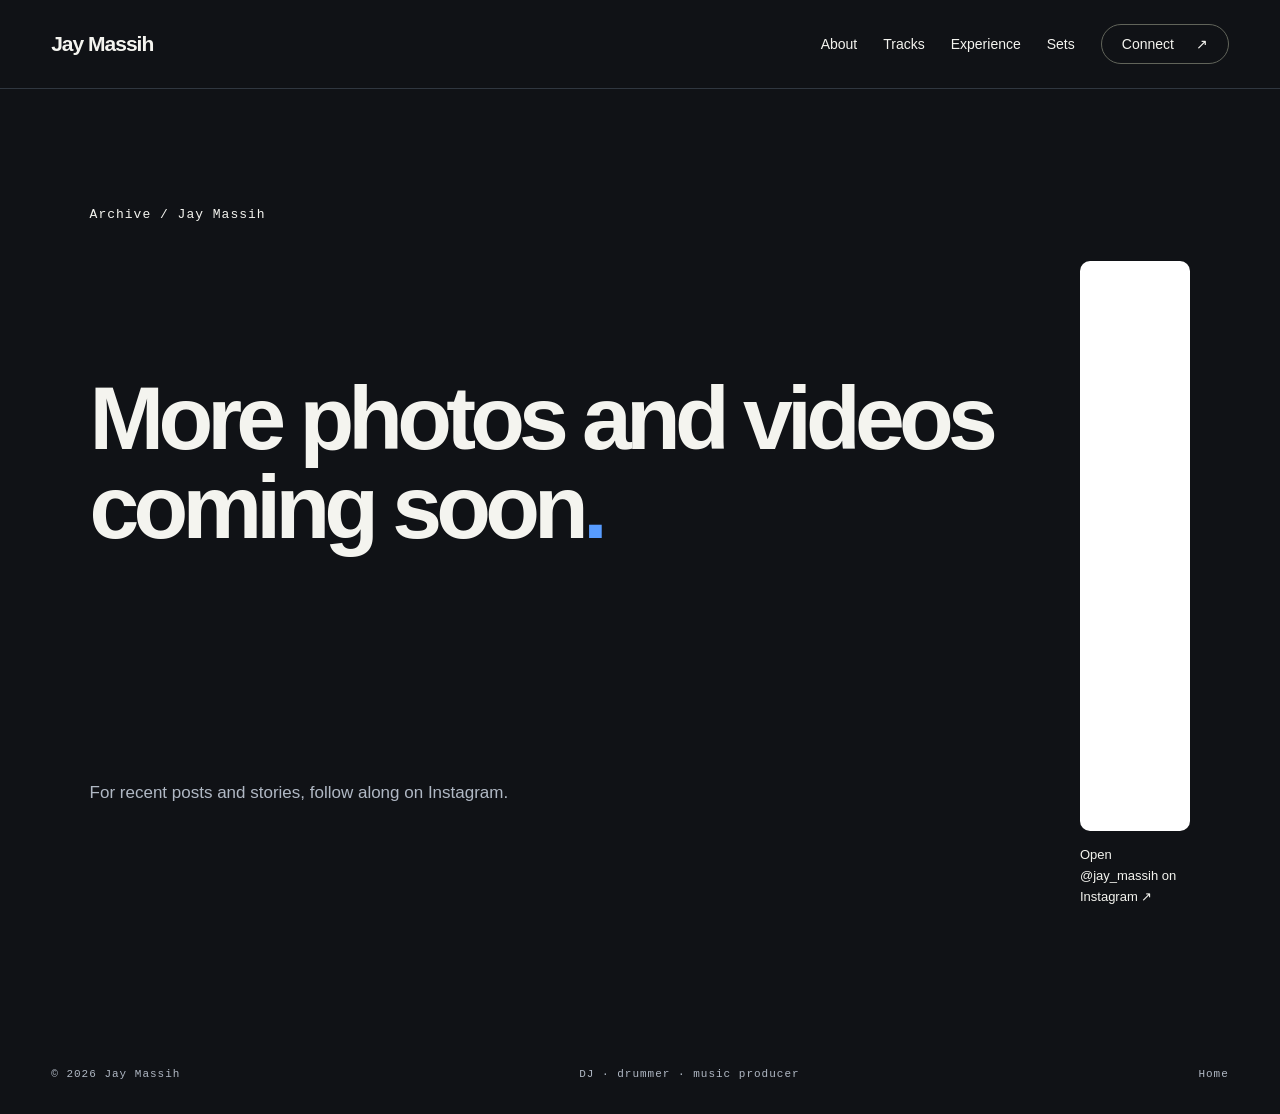
==== commit eaaf2a02: "Add files via upload" ====
--- a/archive/index.html
+++ b/archive/index.html
@@ -1,72 +1 @@
-<!doctype html><html lang="en"><head><meta charset="utf-8"><meta name="viewport" content="width=device-width,initial-scale=1"><meta name="description" content="Moments from Jay Massih’s sets, concerts, rehearsals and life in music. Explore the photo archive."><title>Archive — Jay Massih</title><link rel="icon" type="image/svg+xml" href="data:image/svg+xml,%3Csvg xmlns='http://www.w3.org/2000/svg' viewBox='0 0 64 64'%3E%3Crect width='64' height='64' rx='12' fill='%23589cff'/%3E%3Ctext x='12' y='46' font-family='Arial' font-weight='900' font-size='39'%3EJ.%3C/text%3E%3C/svg%3E"><link rel="stylesheet" href="../assets/css/style.css?v=11"><link rel="stylesheet" href="../assets/css/archive.css?v=11"></head><body class="archive-page"><a class="skip" href="#main">Skip to content</a><header><a href="../home/" class="logo" aria-label="Jay Massih home">Jay Massih</a><nav aria-label="Main navigation"><a href="../home/#about">About</a><a href="../tracks/">Tracks</a><a href="../experience/">Experience</a><a href="../sets/">Sets</a><a class="nav-contact" href="../home/#connect">Connect <span>↗</span></a></nav></header><main id="main"><section class="archive-intro"><p class="eyebrow">Archive / Jay Massih</p><h1>A few moments.<br>A lot of music<span class="period">.</span></h1><div class="archive-intro-bottom"><p class="archive-lead">From the first concerts to the latest nights.<br>A collection of moments along the way.</p><aside class="archive-note" aria-label="A note from Jay"><p class="eyebrow">A note from Jay</p><p>I'm not always the best at remembering to take photos during my sets—I'm usually too busy playing music and keeping the crowd happy. These are a few moments I've managed to save along the way.</p><p>This archive may not always be up to date. For recent posts and stories, find me on <a href="https://www.instagram.com/jay_massih/" target="_blank" rel="noopener">Instagram @jay_massih ↗</a>.</p></aside></div></section><div class="archive-toolbar"><p id="archive-count" aria-live="polite">72 photos · 14 collections</p><div class="archive-filter" hidden><label for="archive-select">Explore a collection</label><select id="archive-select"><option value="all">All collections</option><option value="collection-01">Harbor971 residency</option><option value="collection-02">A beach bar set</option><option value="collection-03">Azul Beirut rehearsals · 2020</option><option value="collection-04">Anfeh Festival · 2015</option><option value="collection-05">A night at Harbor201, Lebanon · 2013</option><option value="collection-06">Sound setup for a music video · 2011</option><option value="collection-07">A random soundcheck · Summer 2009</option><option value="collection-08">Another soundcheck · Fall 2008</option><option value="collection-09">Hometown concerts · 2000</option><option value="collection-10">Jay’s setup at Harbor201</option><option value="collection-11">Kuwait days</option><option value="collection-12">At the studio</option><option value="collection-13">At home</option><option value="collection-14">Event moments</option></select></div></div><div class="archive-collections"><section class="archive-collection" id="collection-01" aria-labelledby="collection-01-title"><div class="collection-heading"><div><p class="eyebrow">01 / From the archive</p><h2 id="collection-01-title">Harbor971 residency</h2></div><span>8 photos</span></div><div class="archive-grid"><figure><a class="archive-photo" href="../assets/archive/01-01.webp" data-collection="collection-01" data-caption="Harbor971 residency" aria-label="Enlarge Harbor971 residency — archive photo 1"><img src="../assets/archive/01-01-thumb.webp" width="720" height="406" alt="Harbor971 residency — archive photo 1" loading="lazy" decoding="async"><span class="photo-expand" aria-hidden="true">↗</span></a><figcaption><span>Harbor971 residency</span><span>01</span></figcaption></figure>
-<figure><a class="archive-photo" href="../assets/archive/01-02.webp" data-collection="collection-01" data-caption="Harbor971 residency" aria-label="Enlarge Harbor971 residency — archive photo 2"><img src="../assets/archive/01-02-thumb.webp" width="508" height="900" alt="Harbor971 residency — archive photo 2" loading="lazy" decoding="async"><span class="photo-expand" aria-hidden="true">↗</span></a><figcaption><span>Harbor971 residency</span><span>02</span></figcaption></figure>
-<figure><a class="archive-photo" href="../assets/archive/01-03.webp" data-collection="collection-01" data-caption="Harbor971 residency" aria-label="Enlarge Harbor971 residency — archive photo 3"><img src="../assets/archive/01-03-thumb.webp" width="508" height="900" alt="Harbor971 residency — archive photo 3" loading="lazy" decoding="async"><span class="photo-expand" aria-hidden="true">↗</span></a><figcaption><span>Harbor971 residency</span><span>03</span></figcaption></figure>
-<figure><a class="archive-photo" href="../assets/archive/01-04.webp" data-collection="collection-01" data-caption="Harbor971 residency" aria-label="Enlarge Harbor971 residency — archive photo 4"><img src="../assets/archive/01-04-thumb.webp" width="206" height="206" alt="Harbor971 residency — archive photo 4" loading="lazy" decoding="async"><span class="photo-expand" aria-hidden="true">↗</span></a><figcaption><span>Harbor971 residency</span><span>04</span></figcaption></figure>
-<figure><a class="archive-photo" href="../assets/archive/01-05.webp" data-collection="collection-01" data-caption="Harbor971 residency" aria-label="Enlarge Harbor971 residency — archive photo 5"><img src="../assets/archive/01-05-thumb.webp" width="206" height="206" alt="Harbor971 residency — archive photo 5" loading="lazy" decoding="async"><span class="photo-expand" aria-hidden="true">↗</span></a><figcaption><span>Harbor971 residency</span><span>05</span></figcaption></figure>
-<figure><a class="archive-photo" href="../assets/archive/01-06.webp" data-collection="collection-01" data-caption="Harbor971 residency" aria-label="Enlarge Harbor971 residency — archive photo 6"><img src="../assets/archive/01-06-thumb.webp" width="508" height="900" alt="Harbor971 residency — archive photo 6" loading="lazy" decoding="async"><span class="photo-expand" aria-hidden="true">↗</span></a><figcaption><span>Harbor971 residency</span><span>06</span></figcaption></figure>
-<figure><a class="archive-photo" href="../assets/archive/01-07.webp" data-collection="collection-01" data-caption="Harbor971 residency" aria-label="Enlarge Harbor971 residency — archive photo 7"><img src="../assets/archive/01-07-thumb.webp" width="508" height="900" alt="Harbor971 residency — archive photo 7" loading="lazy" decoding="async"><span class="photo-expand" aria-hidden="true">↗</span></a><figcaption><span>Harbor971 residency</span><span>07</span></figcaption></figure>
-<figure><a class="archive-photo" href="../assets/archive/01-08.webp" data-collection="collection-01" data-caption="Harbor971 residency" aria-label="Enlarge Harbor971 residency — archive photo 8"><img src="../assets/archive/01-08-thumb.webp" width="506" height="900" alt="Harbor971 residency — archive photo 8" loading="lazy" decoding="async"><span class="photo-expand" aria-hidden="true">↗</span></a><figcaption><span>Harbor971 residency</span><span>08</span></figcaption></figure></div></section>
-<section class="archive-collection" id="collection-02" aria-labelledby="collection-02-title"><div class="collection-heading"><div><p class="eyebrow">02 / From the archive</p><h2 id="collection-02-title">A beach bar set</h2></div><span>3 photos</span></div><div class="archive-grid"><figure><a class="archive-photo" href="../assets/archive/02-01.webp" data-collection="collection-02" data-caption="A beach bar set" aria-label="Enlarge A beach bar set — archive photo 1"><img src="../assets/archive/02-01-thumb.webp" width="506" height="900" alt="A beach bar set — archive photo 1" loading="lazy" decoding="async"><span class="photo-expand" aria-hidden="true">↗</span></a><figcaption><span>A beach bar set</span><span>01</span></figcaption></figure>
-<figure><a class="archive-photo" href="../assets/archive/02-02.webp" data-collection="collection-02" data-caption="A beach bar set" aria-label="Enlarge A beach bar set — archive photo 2"><img src="../assets/archive/02-02-thumb.webp" width="506" height="900" alt="A beach bar set — archive photo 2" loading="lazy" decoding="async"><span class="photo-expand" aria-hidden="true">↗</span></a><figcaption><span>A beach bar set</span><span>02</span></figcaption></figure>
-<figure><a class="archive-photo" href="../assets/archive/02-03.webp" data-collection="collection-02" data-caption="A beach bar set" aria-label="Enlarge A beach bar set — archive photo 3"><img src="../assets/archive/02-03-thumb.webp" width="506" height="900" alt="A beach bar set — archive photo 3" loading="lazy" decoding="async"><span class="photo-expand" aria-hidden="true">↗</span></a><figcaption><span>A beach bar set</span><span>03</span></figcaption></figure></div></section>
-<section class="archive-collection" id="collection-03" aria-labelledby="collection-03-title"><div class="collection-heading"><div><p class="eyebrow">03 / From the archive</p><h2 id="collection-03-title">Azul Beirut rehearsals · 2020</h2></div><span>10 photos</span></div><div class="archive-grid"><figure><a class="archive-photo" href="../assets/archive/03-01.webp" data-collection="collection-03" data-caption="Azul Beirut rehearsals · 2020" aria-label="Enlarge Azul Beirut rehearsals · 2020 — archive photo 1"><img src="../assets/archive/03-01-thumb.webp" width="720" height="540" alt="Azul Beirut rehearsals · 2020 — archive photo 1" loading="lazy" decoding="async"><span class="photo-expand" aria-hidden="true">↗</span></a><figcaption><span>Azul Beirut rehearsals · 2020</span><span>01</span></figcaption></figure>
-<figure><a class="archive-photo" href="../assets/archive/03-02.webp" data-collection="collection-03" data-caption="Azul Beirut rehearsals · 2020" aria-label="Enlarge Azul Beirut rehearsals · 2020 — archive photo 2"><img src="../assets/archive/03-02-thumb.webp" width="720" height="540" alt="Azul Beirut rehearsals · 2020 — archive photo 2" loading="lazy" decoding="async"><span class="photo-expand" aria-hidden="true">↗</span></a><figcaption><span>Azul Beirut rehearsals · 2020</span><span>02</span></figcaption></figure>
-<figure><a class="archive-photo" href="../assets/archive/03-03.webp" data-collection="collection-03" data-caption="Azul Beirut rehearsals · 2020" aria-label="Enlarge Azul Beirut rehearsals · 2020 — archive photo 3"><img src="../assets/archive/03-03-thumb.webp" width="675" height="900" alt="Azul Beirut rehearsals · 2020 — archive photo 3" loading="lazy" decoding="async"><span class="photo-expand" aria-hidden="true">↗</span></a><figcaption><span>Azul Beirut rehearsals · 2020</span><span>03</span></figcaption></figure>
-<figure><a class="archive-photo" href="../assets/archive/03-04.webp" data-collection="collection-03" data-caption="Azul Beirut rehearsals · 2020" aria-label="Enlarge Azul Beirut rehearsals · 2020 — archive photo 4"><img src="../assets/archive/03-04-thumb.webp" width="720" height="405" alt="Azul Beirut rehearsals · 2020 — archive photo 4" loading="lazy" decoding="async"><span class="photo-expand" aria-hidden="true">↗</span></a><figcaption><span>Azul Beirut rehearsals · 2020</span><span>04</span></figcaption></figure>
-<figure><a class="archive-photo" href="../assets/archive/03-05.webp" data-collection="collection-03" data-caption="Azul Beirut rehearsals · 2020" aria-label="Enlarge Azul Beirut rehearsals · 2020 — archive photo 5"><img src="../assets/archive/03-05-thumb.webp" width="675" height="900" alt="Azul Beirut rehearsals · 2020 — archive photo 5" loading="lazy" decoding="async"><span class="photo-expand" aria-hidden="true">↗</span></a><figcaption><span>Azul Beirut rehearsals · 2020</span><span>05</span></figcaption></figure>
-<figure><a class="archive-photo" href="../assets/archive/03-06.webp" data-collection="collection-03" data-caption="Azul Beirut rehearsals · 2020" aria-label="Enlarge Azul Beirut rehearsals · 2020 — archive photo 6"><img src="../assets/archive/03-06-thumb.webp" width="675" height="900" alt="Azul Beirut rehearsals · 2020 — archive photo 6" loading="lazy" decoding="async"><span class="photo-expand" aria-hidden="true">↗</span></a><figcaption><span>Azul Beirut rehearsals · 2020</span><span>06</span></figcaption></figure>
-<figure><a class="archive-photo" href="../assets/archive/03-07.webp" data-collection="collection-03" data-caption="Azul Beirut rehearsals · 2020" aria-label="Enlarge Azul Beirut rehearsals · 2020 — archive photo 7"><img src="../assets/archive/03-07-thumb.webp" width="675" height="900" alt="Azul Beirut rehearsals · 2020 — archive photo 7" loading="lazy" decoding="async"><span class="photo-expand" aria-hidden="true">↗</span></a><figcaption><span>Azul Beirut rehearsals · 2020</span><span>07</span></figcaption></figure>
-<figure><a class="archive-photo" href="../assets/archive/03-08.webp" data-collection="collection-03" data-caption="Azul Beirut rehearsals · 2020" aria-label="Enlarge Azul Beirut rehearsals · 2020 — archive photo 8"><img src="../assets/archive/03-08-thumb.webp" width="675" height="900" alt="Azul Beirut rehearsals · 2020 — archive photo 8" loading="lazy" decoding="async"><span class="photo-expand" aria-hidden="true">↗</span></a><figcaption><span>Azul Beirut rehearsals · 2020</span><span>08</span></figcaption></figure>
-<figure><a class="archive-photo" href="../assets/archive/03-09.webp" data-collection="collection-03" data-caption="Azul Beirut rehearsals · 2020" aria-label="Enlarge Azul Beirut rehearsals · 2020 — archive photo 9"><img src="../assets/archive/03-09-thumb.webp" width="675" height="900" alt="Azul Beirut rehearsals · 2020 — archive photo 9" loading="lazy" decoding="async"><span class="photo-expand" aria-hidden="true">↗</span></a><figcaption><span>Azul Beirut rehearsals · 2020</span><span>09</span></figcaption></figure>
-<figure><a class="archive-photo" href="../assets/archive/03-10.webp" data-collection="collection-03" data-caption="Azul Beirut rehearsals · 2020" aria-label="Enlarge Azul Beirut rehearsals · 2020 — archive photo 10"><img src="../assets/archive/03-10-thumb.webp" width="675" height="900" alt="Azul Beirut rehearsals · 2020 — archive photo 10" loading="lazy" decoding="async"><span class="photo-expand" aria-hidden="true">↗</span></a><figcaption><span>Azul Beirut rehearsals · 2020</span><span>10</span></figcaption></figure></div></section>
-<section class="archive-collection" id="collection-04" aria-labelledby="collection-04-title"><div class="collection-heading"><div><p class="eyebrow">04 / From the archive</p><h2 id="collection-04-title">Anfeh Festival · 2015</h2></div><span>5 photos</span></div><div class="archive-grid"><figure><a class="archive-photo" href="../assets/archive/04-01.webp" data-collection="collection-04" data-caption="Anfeh Festival · 2015" aria-label="Enlarge Anfeh Festival · 2015 — archive photo 1"><img src="../assets/archive/04-01-thumb.webp" width="720" height="481" alt="Anfeh Festival · 2015 — archive photo 1" loading="lazy" decoding="async"><span class="photo-expand" aria-hidden="true">↗</span></a><figcaption><span>Anfeh Festival · 2015</span><span>01</span></figcaption></figure>
-<figure><a class="archive-photo" href="../assets/archive/04-02.webp" data-collection="collection-04" data-caption="Anfeh Festival · 2015" aria-label="Enlarge Anfeh Festival · 2015 — archive photo 2"><img src="../assets/archive/04-02-thumb.webp" width="720" height="481" alt="Anfeh Festival · 2015 — archive photo 2" loading="lazy" decoding="async"><span class="photo-expand" aria-hidden="true">↗</span></a><figcaption><span>Anfeh Festival · 2015</span><span>02</span></figcaption></figure>
-<figure><a class="archive-photo" href="../assets/archive/04-03.webp" data-collection="collection-04" data-caption="Anfeh Festival · 2015" aria-label="Enlarge Anfeh Festival · 2015 — archive photo 3"><img src="../assets/archive/04-03-thumb.webp" width="720" height="481" alt="Anfeh Festival · 2015 — archive photo 3" loading="lazy" decoding="async"><span class="photo-expand" aria-hidden="true">↗</span></a><figcaption><span>Anfeh Festival · 2015</span><span>03</span></figcaption></figure>
-<figure><a class="archive-photo" href="../assets/archive/04-04.webp" data-collection="collection-04" data-caption="Anfeh Festival · 2015" aria-label="Enlarge Anfeh Festival · 2015 — archive photo 4"><img src="../assets/archive/04-04-thumb.webp" width="601" height="900" alt="Anfeh Festival · 2015 — archive photo 4" loading="lazy" decoding="async"><span class="photo-expand" aria-hidden="true">↗</span></a><figcaption><span>Anfeh Festival · 2015</span><span>04</span></figcaption></figure>
-<figure><a class="archive-photo" href="../assets/archive/04-05.webp" data-collection="collection-04" data-caption="Anfeh Festival · 2015" aria-label="Enlarge Anfeh Festival · 2015 — archive photo 5"><img src="../assets/archive/04-05-thumb.webp" width="601" height="900" alt="Anfeh Festival · 2015 — archive photo 5" loading="lazy" decoding="async"><span class="photo-expand" aria-hidden="true">↗</span></a><figcaption><span>Anfeh Festival · 2015</span><span>05</span></figcaption></figure></div></section>
-<section class="archive-collection" id="collection-05" aria-labelledby="collection-05-title"><div class="collection-heading"><div><p class="eyebrow">05 / From the archive</p><h2 id="collection-05-title">A night at Harbor201, Lebanon · 2013</h2></div><span>3 photos</span></div><div class="archive-grid"><figure><a class="archive-photo" href="../assets/archive/05-01.webp" data-collection="collection-05" data-caption="A night at Harbor201, Lebanon · 2013" aria-label="Enlarge A night at Harbor201, Lebanon · 2013 — archive photo 1"><img src="../assets/archive/05-01-thumb.webp" width="720" height="540" alt="A night at Harbor201, Lebanon · 2013 — archive photo 1" loading="lazy" decoding="async"><span class="photo-expand" aria-hidden="true">↗</span></a><figcaption><span>A night at Harbor201, Lebanon · 2013</span><span>01</span></figcaption></figure>
-<figure><a class="archive-photo" href="../assets/archive/05-02.webp" data-collection="collection-05" data-caption="A night at Harbor201, Lebanon · 2013" aria-label="Enlarge A night at Harbor201, Lebanon · 2013 — archive photo 2"><img src="../assets/archive/05-02-thumb.webp" width="675" height="900" alt="A night at Harbor201, Lebanon · 2013 — archive photo 2" loading="lazy" decoding="async"><span class="photo-expand" aria-hidden="true">↗</span></a><figcaption><span>A night at Harbor201, Lebanon · 2013</span><span>02</span></figcaption></figure>
-<figure><a class="archive-photo" href="../assets/archive/05-03.webp" data-collection="collection-05" data-caption="A night at Harbor201, Lebanon · 2013" aria-label="Enlarge A night at Harbor201, Lebanon · 2013 — archive photo 3"><img src="../assets/archive/05-03-thumb.webp" width="720" height="533" alt="A night at Harbor201, Lebanon · 2013 — archive photo 3" loading="lazy" decoding="async"><span class="photo-expand" aria-hidden="true">↗</span></a><figcaption><span>A night at Harbor201, Lebanon · 2013</span><span>03</span></figcaption></figure></div></section>
-<section class="archive-collection" id="collection-06" aria-labelledby="collection-06-title"><div class="collection-heading"><div><p class="eyebrow">06 / From the archive</p><h2 id="collection-06-title">Sound setup for a music video · 2011</h2></div><span>1 photo</span></div><div class="archive-grid"><figure><a class="archive-photo" href="../assets/archive/06-01.webp" data-collection="collection-06" data-caption="Sound setup for a music video · 2011" aria-label="Enlarge Sound setup for a music video · 2011 — archive photo 1"><img src="../assets/archive/06-01-thumb.webp" width="720" height="405" alt="Sound setup for a music video · 2011 — archive photo 1" loading="lazy" decoding="async"><span class="photo-expand" aria-hidden="true">↗</span></a><figcaption><span>Sound setup for a music video · 2011</span><span>01</span></figcaption></figure></div></section>
-<section class="archive-collection" id="collection-07" aria-labelledby="collection-07-title"><div class="collection-heading"><div><p class="eyebrow">07 / From the archive</p><h2 id="collection-07-title">A random soundcheck · Summer 2009</h2></div><span>3 photos</span></div><div class="archive-grid"><figure><a class="archive-photo" href="../assets/archive/07-01.webp" data-collection="collection-07" data-caption="A random soundcheck · Summer 2009" aria-label="Enlarge A random soundcheck · Summer 2009 — archive photo 1"><img src="../assets/archive/07-01-thumb.webp" width="604" height="453" alt="A random soundcheck · Summer 2009 — archive photo 1" loading="lazy" decoding="async"><span class="photo-expand" aria-hidden="true">↗</span></a><figcaption><span>A random soundcheck · Summer 2009</span><span>01</span></figcaption></figure>
-<figure><a class="archive-photo" href="../assets/archive/07-02.webp" data-collection="collection-07" data-caption="A random soundcheck · Summer 2009" aria-label="Enlarge A random soundcheck · Summer 2009 — archive photo 2"><img src="../assets/archive/07-02-thumb.webp" width="604" height="453" alt="A random soundcheck · Summer 2009 — archive photo 2" loading="lazy" decoding="async"><span class="photo-expand" aria-hidden="true">↗</span></a><figcaption><span>A random soundcheck · Summer 2009</span><span>02</span></figcaption></figure>
-<figure><a class="archive-photo" href="../assets/archive/07-03.webp" data-collection="collection-07" data-caption="A random soundcheck · Summer 2009" aria-label="Enlarge A random soundcheck · Summer 2009 — archive photo 3"><img src="../assets/archive/07-03-thumb.webp" width="453" height="604" alt="A random soundcheck · Summer 2009 — archive photo 3" loading="lazy" decoding="async"><span class="photo-expand" aria-hidden="true">↗</span></a><figcaption><span>A random soundcheck · Summer 2009</span><span>03</span></figcaption></figure></div></section>
-<section class="archive-collection" id="collection-08" aria-labelledby="collection-08-title"><div class="collection-heading"><div><p class="eyebrow">08 / From the archive</p><h2 id="collection-08-title">Another soundcheck · Fall 2008</h2></div><span>2 photos</span></div><div class="archive-grid"><figure><a class="archive-photo" href="../assets/archive/08-01.webp" data-collection="collection-08" data-caption="Another soundcheck · Fall 2008" aria-label="Enlarge Another soundcheck · Fall 2008 — archive photo 1"><img src="../assets/archive/08-01-thumb.webp" width="604" height="453" alt="Another soundcheck · Fall 2008 — archive photo 1" loading="lazy" decoding="async"><span class="photo-expand" aria-hidden="true">↗</span></a><figcaption><span>Another soundcheck · Fall 2008</span><span>01</span></figcaption></figure>
-<figure><a class="archive-photo" href="../assets/archive/08-02.webp" data-collection="collection-08" data-caption="Another soundcheck · Fall 2008" aria-label="Enlarge Another soundcheck · Fall 2008 — archive photo 2"><img src="../assets/archive/08-02-thumb.webp" width="604" height="453" alt="Another soundcheck · Fall 2008 — archive photo 2" loading="lazy" decoding="async"><span class="photo-expand" aria-hidden="true">↗</span></a><figcaption><span>Another soundcheck · Fall 2008</span><span>02</span></figcaption></figure></div></section>
-<section class="archive-collection" id="collection-09" aria-labelledby="collection-09-title"><div class="collection-heading"><div><p class="eyebrow">09 / From the archive</p><h2 id="collection-09-title">Hometown concerts · 2000</h2></div><span>8 photos</span></div><div class="archive-grid"><figure><a class="archive-photo" href="../assets/archive/09-01.webp" data-collection="collection-09" data-caption="Hometown concerts · 2000" aria-label="Enlarge Hometown concerts · 2000 — archive photo 1"><img src="../assets/archive/09-01-thumb.webp" width="604" height="417" alt="Hometown concerts · 2000 — archive photo 1" loading="lazy" decoding="async"><span class="photo-expand" aria-hidden="true">↗</span></a><figcaption><span>Hometown concerts · 2000</span><span>01</span></figcaption></figure>
-<figure><a class="archive-photo" href="../assets/archive/09-02.webp" data-collection="collection-09" data-caption="Hometown concerts · 2000" aria-label="Enlarge Hometown concerts · 2000 — archive photo 2"><img src="../assets/archive/09-02-thumb.webp" width="436" height="604" alt="Hometown concerts · 2000 — archive photo 2" loading="lazy" decoding="async"><span class="photo-expand" aria-hidden="true">↗</span></a><figcaption><span>Hometown concerts · 2000</span><span>02</span></figcaption></figure>
-<figure><a class="archive-photo" href="../assets/archive/09-03.webp" data-collection="collection-09" data-caption="Hometown concerts · 2000" aria-label="Enlarge Hometown concerts · 2000 — archive photo 3"><img src="../assets/archive/09-03-thumb.webp" width="604" height="409" alt="Hometown concerts · 2000 — archive photo 3" loading="lazy" decoding="async"><span class="photo-expand" aria-hidden="true">↗</span></a><figcaption><span>Hometown concerts · 2000</span><span>03</span></figcaption></figure>
-<figure><a class="archive-photo" href="../assets/archive/09-04.webp" data-collection="collection-09" data-caption="Hometown concerts · 2000" aria-label="Enlarge Hometown concerts · 2000 — archive photo 4"><img src="../assets/archive/09-04-thumb.webp" width="604" height="425" alt="Hometown concerts · 2000 — archive photo 4" loading="lazy" decoding="async"><span class="photo-expand" aria-hidden="true">↗</span></a><figcaption><span>Hometown concerts · 2000</span><span>04</span></figcaption></figure>
-<figure><a class="archive-photo" href="../assets/archive/09-05.webp" data-collection="collection-09" data-caption="Hometown concerts · 2000" aria-label="Enlarge Hometown concerts · 2000 — archive photo 5"><img src="../assets/archive/09-05-thumb.webp" width="473" height="604" alt="Hometown concerts · 2000 — archive photo 5" loading="lazy" decoding="async"><span class="photo-expand" aria-hidden="true">↗</span></a><figcaption><span>Hometown concerts · 2000</span><span>05</span></figcaption></figure>
-<figure><a class="archive-photo" href="../assets/archive/09-06.webp" data-collection="collection-09" data-caption="Hometown concerts · 2000" aria-label="Enlarge Hometown concerts · 2000 — archive photo 6"><img src="../assets/archive/09-06-thumb.webp" width="418" height="604" alt="Hometown concerts · 2000 — archive photo 6" loading="lazy" decoding="async"><span class="photo-expand" aria-hidden="true">↗</span></a><figcaption><span>Hometown concerts · 2000</span><span>06</span></figcaption></figure>
-<figure><a class="archive-photo" href="../assets/archive/09-07.webp" data-collection="collection-09" data-caption="Hometown concerts · 2000" aria-label="Enlarge Hometown concerts · 2000 — archive photo 7"><img src="../assets/archive/09-07-thumb.webp" width="604" height="382" alt="Hometown concerts · 2000 — archive photo 7" loading="lazy" decoding="async"><span class="photo-expand" aria-hidden="true">↗</span></a><figcaption><span>Hometown concerts · 2000</span><span>07</span></figcaption></figure>
-<figure><a class="archive-photo" href="../assets/archive/09-08.webp" data-collection="collection-09" data-caption="Hometown concerts · 2000" aria-label="Enlarge Hometown concerts · 2000 — archive photo 8"><img src="../assets/archive/09-08-thumb.webp" width="604" height="394" alt="Hometown concerts · 2000 — archive photo 8" loading="lazy" decoding="async"><span class="photo-expand" aria-hidden="true">↗</span></a><figcaption><span>Hometown concerts · 2000</span><span>08</span></figcaption></figure></div></section>
-<section class="archive-collection" id="collection-10" aria-labelledby="collection-10-title"><div class="collection-heading"><div><p class="eyebrow">10 / From the archive</p><h2 id="collection-10-title">Jay’s setup at Harbor201</h2></div><span>1 photo</span></div><div class="archive-grid"><figure><a class="archive-photo" href="../assets/archive/10-01.webp" data-collection="collection-10" data-caption="Jay’s setup at Harbor201" aria-label="Enlarge Jay’s setup at Harbor201 — archive photo 1"><img src="../assets/archive/10-01-thumb.webp" width="720" height="405" alt="Jay’s setup at Harbor201 — archive photo 1" loading="lazy" decoding="async"><span class="photo-expand" aria-hidden="true">↗</span></a><figcaption><span>Jay’s setup at Harbor201</span><span>01</span></figcaption></figure></div></section>
-<section class="archive-collection" id="collection-11" aria-labelledby="collection-11-title"><div class="collection-heading"><div><p class="eyebrow">11 / From the archive</p><h2 id="collection-11-title">Kuwait days</h2></div><span>2 photos</span></div><div class="archive-grid"><figure><a class="archive-photo" href="../assets/archive/11-01.webp" data-collection="collection-11" data-caption="Kuwait days" aria-label="Enlarge Kuwait days — archive photo 1"><img src="../assets/archive/11-01-thumb.webp" width="604" height="401" alt="Kuwait days — archive photo 1" loading="lazy" decoding="async"><span class="photo-expand" aria-hidden="true">↗</span></a><figcaption><span>Kuwait days</span><span>01</span></figcaption></figure>
-<figure><a class="archive-photo" href="../assets/archive/11-02.webp" data-collection="collection-11" data-caption="Kuwait days" aria-label="Enlarge Kuwait days — archive photo 2"><img src="../assets/archive/11-02-thumb.webp" width="604" height="401" alt="Kuwait days — archive photo 2" loading="lazy" decoding="async"><span class="photo-expand" aria-hidden="true">↗</span></a><figcaption><span>Kuwait days</span><span>02</span></figcaption></figure></div></section>
-<section class="archive-collection" id="collection-12" aria-labelledby="collection-12-title"><div class="collection-heading"><div><p class="eyebrow">12 / From the archive</p><h2 id="collection-12-title">At the studio</h2></div><span>1 photo</span></div><div class="archive-grid"><figure><a class="archive-photo" href="../assets/archive/12-01.webp" data-collection="collection-12" data-caption="At the studio" aria-label="Enlarge At the studio — archive photo 1"><img src="../assets/archive/12-01-thumb.webp" width="675" height="900" alt="At the studio — archive photo 1" loading="lazy" decoding="async"><span class="photo-expand" aria-hidden="true">↗</span></a><figcaption><span>At the studio</span><span>01</span></figcaption></figure></div></section>
-<section class="archive-collection" id="collection-13" aria-labelledby="collection-13-title"><div class="collection-heading"><div><p class="eyebrow">13 / From the archive</p><h2 id="collection-13-title">At home</h2></div><span>1 photo</span></div><div class="archive-grid"><figure><a class="archive-photo" href="../assets/archive/13-01.webp" data-collection="collection-13" data-caption="At home" aria-label="Enlarge At home — archive photo 1"><img src="../assets/archive/13-01-thumb.webp" width="720" height="400" alt="At home — archive photo 1" loading="lazy" decoding="async"><span class="photo-expand" aria-hidden="true">↗</span></a><figcaption><span>At home</span><span>01</span></figcaption></figure></div></section>
-<section class="archive-collection" id="collection-14" aria-labelledby="collection-14-title"><div class="collection-heading"><div><p class="eyebrow">14 / From the archive</p><h2 id="collection-14-title">Event moments</h2></div><span>24 photos</span></div><div class="archive-grid"><figure><a class="archive-photo" href="../assets/archive/14-01.webp" data-collection="collection-14" data-caption="Event moments" aria-label="Enlarge Event moments — archive photo 1"><img src="../assets/archive/14-01-thumb.webp" width="720" height="540" alt="Event moments — archive photo 1" loading="lazy" decoding="async"><span class="photo-expand" aria-hidden="true">↗</span></a><figcaption><span>Event moments</span><span>01</span></figcaption></figure>
-<figure><a class="archive-photo" href="../assets/archive/14-02.webp" data-collection="collection-14" data-caption="Event moments" aria-label="Enlarge Event moments — archive photo 2"><img src="../assets/archive/14-02-thumb.webp" width="720" height="396" alt="Event moments — archive photo 2" loading="lazy" decoding="async"><span class="photo-expand" aria-hidden="true">↗</span></a><figcaption><span>Event moments</span><span>02</span></figcaption></figure>
-<figure><a class="archive-photo" href="../assets/archive/14-03.webp" data-collection="collection-14" data-caption="Event moments" aria-label="Enlarge Event moments — archive photo 3"><img src="../assets/archive/14-03-thumb.webp" width="720" height="405" alt="Event moments — archive photo 3" loading="lazy" decoding="async"><span class="photo-expand" aria-hidden="true">↗</span></a><figcaption><span>Event moments</span><span>03</span></figcaption></figure>
-<figure><a class="archive-photo" href="../assets/archive/14-04.webp" data-collection="collection-14" data-caption="Event moments" aria-label="Enlarge Event moments — archive photo 4"><img src="../assets/archive/14-04-thumb.webp" width="720" height="540" alt="Event moments — archive photo 4" loading="lazy" decoding="async"><span class="photo-expand" aria-hidden="true">↗</span></a><figcaption><span>Event moments</span><span>04</span></figcaption></figure>
-<figure><a class="archive-photo" href="../assets/archive/14-05.webp" data-collection="collection-14" data-caption="Event moments" aria-label="Enlarge Event moments — archive photo 5"><img src="../assets/archive/14-05-thumb.webp" width="720" height="405" alt="Event moments — archive photo 5" loading="lazy" decoding="async"><span class="photo-expand" aria-hidden="true">↗</span></a><figcaption><span>Event moments</span><span>05</span></figcaption></figure>
-<figure><a class="archive-photo" href="../assets/archive/14-06.webp" data-collection="collection-14" data-caption="Event moments" aria-label="Enlarge Event moments — archive photo 6"><img src="../assets/archive/14-06-thumb.webp" width="720" height="405" alt="Event moments — archive photo 6" loading="lazy" decoding="async"><span class="photo-expand" aria-hidden="true">↗</span></a><figcaption><span>Event moments</span><span>06</span></figcaption></figure>
-<figure><a class="archive-photo" href="../assets/archive/14-07.webp" data-collection="collection-14" data-caption="Event moments" aria-label="Enlarge Event moments — archive photo 7"><img src="../assets/archive/14-07-thumb.webp" width="720" height="400" alt="Event moments — archive photo 7" loading="lazy" decoding="async"><span class="photo-expand" aria-hidden="true">↗</span></a><figcaption><span>Event moments</span><span>07</span></figcaption></figure>
-<figure><a class="archive-photo" href="../assets/archive/14-08.webp" data-collection="collection-14" data-caption="Event moments" aria-label="Enlarge Event moments — archive photo 8"><img src="../assets/archive/14-08-thumb.webp" width="720" height="396" alt="Event moments — archive photo 8" loading="lazy" decoding="async"><span class="photo-expand" aria-hidden="true">↗</span></a><figcaption><span>Event moments</span><span>08</span></figcaption></figure>
-<figure><a class="archive-photo" href="../assets/archive/14-09.webp" data-collection="collection-14" data-caption="Event moments" aria-label="Enlarge Event moments — archive photo 9"><img src="../assets/archive/14-09-thumb.webp" width="720" height="540" alt="Event moments — archive photo 9" loading="lazy" decoding="async"><span class="photo-expand" aria-hidden="true">↗</span></a><figcaption><span>Event moments</span><span>09</span></figcaption></figure>
-<figure><a class="archive-photo" href="../assets/archive/14-10.webp" data-collection="collection-14" data-caption="Event moments" aria-label="Enlarge Event moments — archive photo 10"><img src="../assets/archive/14-10-thumb.webp" width="720" height="540" alt="Event moments — archive photo 10" loading="lazy" decoding="async"><span class="photo-expand" aria-hidden="true">↗</span></a><figcaption><span>Event moments</span><span>10</span></figcaption></figure>
-<figure><a class="archive-photo" href="../assets/archive/14-11.webp" data-collection="collection-14" data-caption="Event moments" aria-label="Enlarge Event moments — archive photo 11"><img src="../assets/archive/14-11-thumb.webp" width="720" height="540" alt="Event moments — archive photo 11" loading="lazy" decoding="async"><span class="photo-expand" aria-hidden="true">↗</span></a><figcaption><span>Event moments</span><span>11</span></figcaption></figure>
-<figure><a class="archive-photo" href="../assets/archive/14-12.webp" data-collection="collection-14" data-caption="Event moments" aria-label="Enlarge Event moments — archive photo 12"><img src="../assets/archive/14-12-thumb.webp" width="720" height="540" alt="Event moments — archive photo 12" loading="lazy" decoding="async"><span class="photo-expand" aria-hidden="true">↗</span></a><figcaption><span>Event moments</span><span>12</span></figcaption></figure>
-<figure><a class="archive-photo" href="../assets/archive/14-13.webp" data-collection="collection-14" data-caption="Event moments" aria-label="Enlarge Event moments — archive photo 13"><img src="../assets/archive/14-13-thumb.webp" width="720" height="405" alt="Event moments — archive photo 13" loading="lazy" decoding="async"><span class="photo-expand" aria-hidden="true">↗</span></a><figcaption><span>Event moments</span><span>13</span></figcaption></figure>
-<figure><a class="archive-photo" href="../assets/archive/14-14.webp" data-collection="collection-14" data-caption="Event moments" aria-label="Enlarge Event moments — archive photo 14"><img src="../assets/archive/14-14-thumb.webp" width="675" height="900" alt="Event moments — archive photo 14" loading="lazy" decoding="async"><span class="photo-expand" aria-hidden="true">↗</span></a><figcaption><span>Event moments</span><span>14</span></figcaption></figure>
-<figure><a class="archive-photo" href="../assets/archive/14-15.webp" data-collection="collection-14" data-caption="Event moments" aria-label="Enlarge Event moments — archive photo 15"><img src="../assets/archive/14-15-thumb.webp" width="720" height="540" alt="Event moments — archive photo 15" loading="lazy" decoding="async"><span class="photo-expand" aria-hidden="true">↗</span></a><figcaption><span>Event moments</span><span>15</span></figcaption></figure>
-<figure><a class="archive-photo" href="../assets/archive/14-16.webp" data-collection="collection-14" data-caption="Event moments" aria-label="Enlarge Event moments — archive photo 16"><img src="../assets/archive/14-16-thumb.webp" width="720" height="405" alt="Event moments — archive photo 16" loading="lazy" decoding="async"><span class="photo-expand" aria-hidden="true">↗</span></a><figcaption><span>Event moments</span><span>16</span></figcaption></figure>
-<figure><a class="archive-photo" href="../assets/archive/14-17.webp" data-collection="collection-14" data-caption="Event moments" aria-label="Enlarge Event moments — archive photo 17"><img src="../assets/archive/14-17-thumb.webp" width="720" height="480" alt="Event moments — archive photo 17" loading="lazy" decoding="async"><span class="photo-expand" aria-hidden="true">↗</span></a><figcaption><span>Event moments</span><span>17</span></figcaption></figure>
-<figure><a class="archive-photo" href="../assets/archive/14-18.webp" data-collection="collection-14" data-caption="Event moments" aria-label="Enlarge Event moments — archive photo 18"><img src="../assets/archive/14-18-thumb.webp" width="720" height="540" alt="Event moments — archive photo 18" loading="lazy" decoding="async"><span class="photo-expand" aria-hidden="true">↗</span></a><figcaption><span>Event moments</span><span>18</span></figcaption></figure>
-<figure><a class="archive-photo" href="../assets/archive/14-19.webp" data-collection="collection-14" data-caption="Event moments" aria-label="Enlarge Event moments — archive photo 19"><img src="../assets/archive/14-19-thumb.webp" width="720" height="540" alt="Event moments — archive photo 19" loading="lazy" decoding="async"><span class="photo-expand" aria-hidden="true">↗</span></a><figcaption><span>Event moments</span><span>19</span></figcaption></figure>
-<figure><a class="archive-photo" href="../assets/archive/14-20.webp" data-collection="collection-14" data-caption="Event moments" aria-label="Enlarge Event moments — archive photo 20"><img src="../assets/archive/14-20-thumb.webp" width="720" height="540" alt="Event moments — archive photo 20" loading="lazy" decoding="async"><span class="photo-expand" aria-hidden="true">↗</span></a><figcaption><span>Event moments</span><span>20</span></figcaption></figure>
-<figure><a class="archive-photo" href="../assets/archive/14-21.webp" data-collection="collection-14" data-caption="Event moments" aria-label="Enlarge Event moments — archive photo 21"><img src="../assets/archive/14-21-thumb.webp" width="495" height="900" alt="Event moments — archive photo 21" loading="lazy" decoding="async"><span class="photo-expand" aria-hidden="true">↗</span></a><figcaption><span>Event moments</span><span>21</span></figcaption></figure>
-<figure><a class="archive-photo" href="../assets/archive/14-22.webp" data-collection="collection-14" data-caption="Event moments" aria-label="Enlarge Event moments — archive photo 22"><img src="../assets/archive/14-22-thumb.webp" width="720" height="480" alt="Event moments — archive photo 22" loading="lazy" decoding="async"><span class="photo-expand" aria-hidden="true">↗</span></a><figcaption><span>Event moments</span><span>22</span></figcaption></figure>
-<figure><a class="archive-photo" href="../assets/archive/14-23.webp" data-collection="collection-14" data-caption="Event moments" aria-label="Enlarge Event moments — archive photo 23"><img src="../assets/archive/14-23-thumb.webp" width="720" height="540" alt="Event moments — archive photo 23" loading="lazy" decoding="async"><span class="photo-expand" aria-hidden="true">↗</span></a><figcaption><span>Event moments</span><span>23</span></figcaption></figure>
-<figure><a class="archive-photo" href="../assets/archive/14-24.webp" data-collection="collection-14" data-caption="Event moments" aria-label="Enlarge Event moments — archive photo 24"><img src="../assets/archive/14-24-thumb.webp" width="720" height="540" alt="Event moments — archive photo 24" loading="lazy" decoding="async"><span class="photo-expand" aria-hidden="true">↗</span></a><figcaption><span>Event moments</span><span>24</span></figcaption></figure></div></section></div><section class="archive-coming"><div><p class="eyebrow">The story continues</p><h2>More photos and videos<br>coming soon.</h2><p>There are always more moments to share.<br>Follow along for recent posts and stories.</p><a class="button" href="https://www.instagram.com/jay_massih/" target="_blank" rel="noopener">Follow @jay_massih ↗</a></div><div class="instagram-profile"><iframe src="https://www.instagram.com/jay_massih/embed/" title="Jay Massih’s Instagram profile" loading="lazy" width="540" height="570" referrerpolicy="strict-origin-when-cross-origin"></iframe><p>For the latest posts and stories, <a href="https://www.instagram.com/jay_massih/" target="_blank" rel="noopener">open @jay_massih on Instagram ↗</a>.</p></div></section></main><footer><span>© 2026 Jay Massih</span><span>DJ · drummer · music producer</span><a href="../home/">Home</a></footer><dialog class="archive-lightbox" aria-label="Archive photo viewer"><div class="lightbox-top"><span id="lightbox-count" aria-live="polite"></span><button type="button" class="lightbox-close" aria-label="Close photo">×</button></div><figure><img id="lightbox-image" alt=""><figcaption id="lightbox-caption"></figcaption></figure><div class="lightbox-bottom"><button type="button" id="photo-prev" aria-label="Previous photo">←</button><a id="photo-open" href="#" target="_blank" rel="noopener">Open photo ↗</a><button type="button" id="photo-next" aria-label="Next photo">→</button></div></dialog><script src="../assets/js/archive.js?v=11"></script></body></html>+<!doctype html><html lang="en"><head><meta charset="utf-8"><meta name="viewport" content="width=device-width,initial-scale=1"><meta name="description" content="More photos and videos are coming soon. Follow Jay Massih on Instagram for recent updates."><title>Archive — Jay Massih</title><link rel="icon" type="image/svg+xml" href="data:image/svg+xml,%3Csvg xmlns='http://www.w3.org/2000/svg' viewBox='0 0 64 64'%3E%3Crect width='64' height='64' rx='12' fill='%23589cff'/%3E%3Ctext x='12' y='46' font-family='Arial' font-weight='900' font-size='39'%3EJ.%3C/text%3E%3C/svg%3E"><link rel="stylesheet" href="../assets/css/style.css?v=11"></head><body><a class="skip" href="#main">Skip to content</a><header><a href="../home/" class="logo" aria-label="Jay Massih home">Jay Massih</a><nav aria-label="Main navigation"><a href="../home/#about">About</a><a href="../tracks/">Tracks</a><a href="../experience/">Experience</a><a href="../sets/">Sets</a><a class="nav-contact" href="../home/#connect">Connect <span>↗</span></a></nav></header><main id="main" class="archive-coming-soon"><p class="eyebrow">Archive / Jay Massih</p><h1>More photos and videos<br>coming soon<span>.</span></h1><p class="archive-copy">For recent posts and stories, follow along on Instagram.</p><div class="archive-profile"><iframe src="https://www.instagram.com/jay_massih/embed/" title="Jay Massih’s Instagram profile" loading="lazy" width="540" height="570" referrerpolicy="strict-origin-when-cross-origin"></iframe><p><a href="https://www.instagram.com/jay_massih/" target="_blank" rel="noopener">Open @jay_massih on Instagram ↗</a></p></div></main><footer><span>© 2026 Jay Massih</span><span>DJ · drummer · music producer</span><a href="../home/">Home</a></footer><style>.archive-coming-soon{min-height:calc(100vh - 170px);padding:clamp(50px,9vw,120px) 7%;display:grid;grid-template-columns:1fr 1fr;align-content:center;align-items:center;gap:16px 8%;background:#101216}.archive-coming-soon>.eyebrow{grid-column:1/-1}.archive-coming-soon h1{font-size:clamp(42px,7vw,92px);letter-spacing:-.065em;line-height:1;margin:15px 0}.archive-coming-soon h1 span{color:var(--acid)}.archive-copy{font-size:17px;line-height:1.6;color:var(--muted);max-width:430px}.archive-profile{grid-column:2;grid-row:2/4;width:100%;max-width:540px}.archive-profile iframe{display:block;width:100%;height:570px;max-width:540px;border:0;border-radius:10px;background:#fff}.archive-profile p{font-size:13px;color:var(--muted);margin-top:14px}.archive-profile a{color:var(--ink);text-underline-offset:4px}@media(max-width:850px){.archive-coming-soon{grid-template-columns:1fr;padding-left:6%;padding-right:6%;gap:10px}.archive-coming-soon>.eyebrow{grid-column:auto}.archive-profile{grid-column:auto;grid-row:auto;margin-top:25px;width:100%}.archive-profile iframe{height:540px}}@media(max-width:560px){.archive-coming-soon{min-height:0;padding:55px 5%}.archive-coming-soon h1{font-size:clamp(40px,10vw,58px)}.archive-profile iframe{height:520px}}</style></body></html>
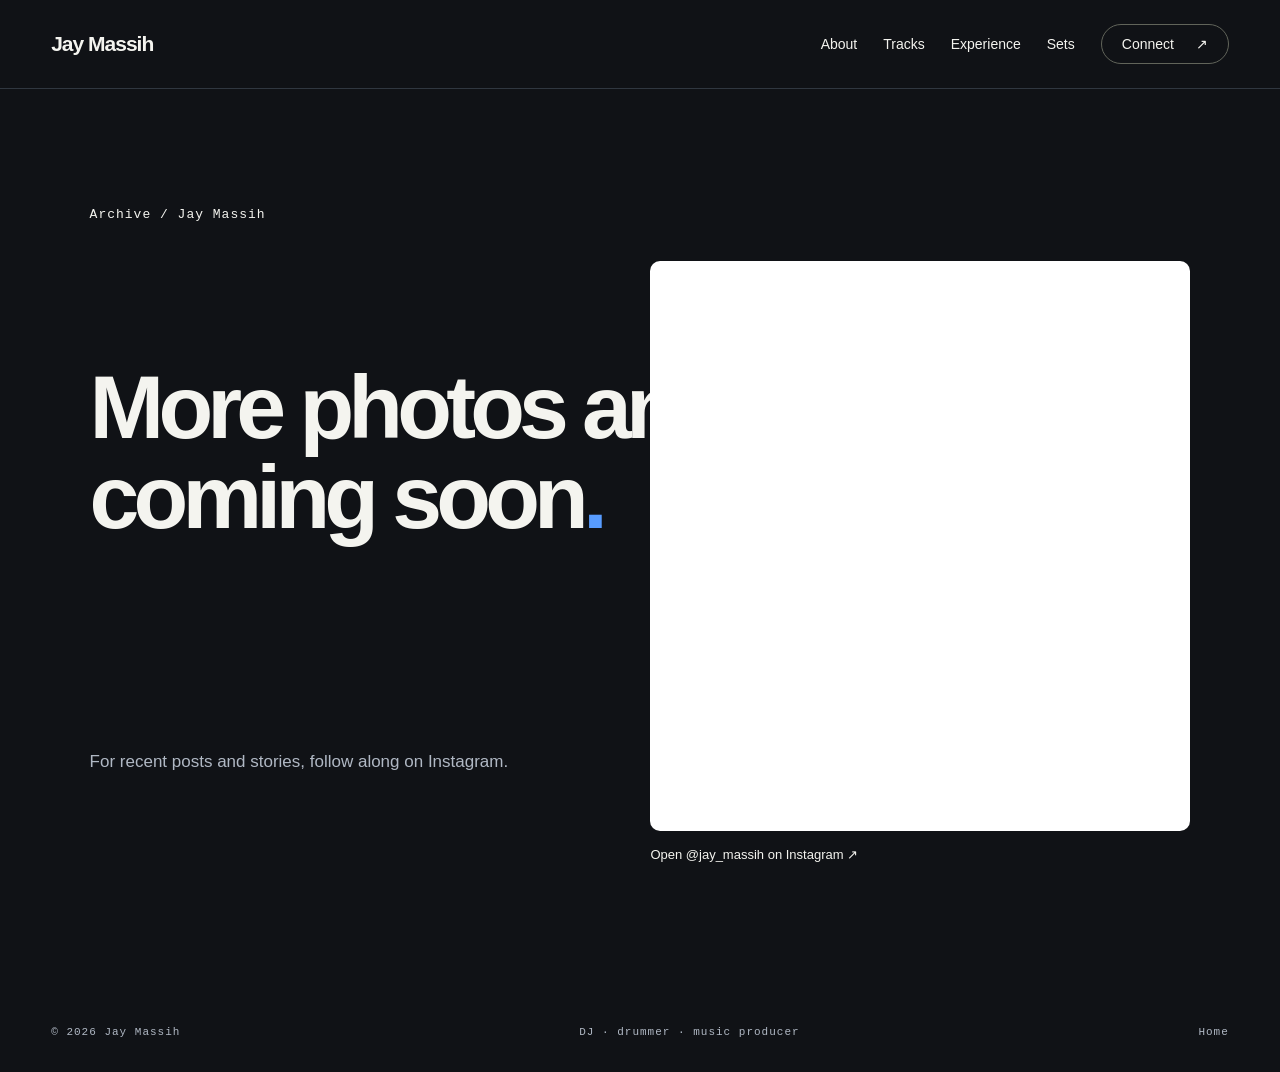
==== commit ded456b8: "Add files via upload" ====
--- a/archive/index.html
+++ b/archive/index.html
@@ -1 +1 @@
-<!doctype html><html lang="en"><head><meta charset="utf-8"><meta name="viewport" content="width=device-width,initial-scale=1"><meta name="description" content="More photos and videos are coming soon. Follow Jay Massih on Instagram for recent updates."><title>Archive — Jay Massih</title><link rel="icon" type="image/svg+xml" href="data:image/svg+xml,%3Csvg xmlns='http://www.w3.org/2000/svg' viewBox='0 0 64 64'%3E%3Crect width='64' height='64' rx='12' fill='%23589cff'/%3E%3Ctext x='12' y='46' font-family='Arial' font-weight='900' font-size='39'%3EJ.%3C/text%3E%3C/svg%3E"><link rel="stylesheet" href="../assets/css/style.css?v=11"></head><body><a class="skip" href="#main">Skip to content</a><header><a href="../home/" class="logo" aria-label="Jay Massih home">Jay Massih</a><nav aria-label="Main navigation"><a href="../home/#about">About</a><a href="../tracks/">Tracks</a><a href="../experience/">Experience</a><a href="../sets/">Sets</a><a class="nav-contact" href="../home/#connect">Connect <span>↗</span></a></nav></header><main id="main" class="archive-coming-soon"><p class="eyebrow">Archive / Jay Massih</p><h1>More photos and videos<br>coming soon<span>.</span></h1><p class="archive-copy">For recent posts and stories, follow along on Instagram.</p><div class="archive-profile"><iframe src="https://www.instagram.com/jay_massih/embed/" title="Jay Massih’s Instagram profile" loading="lazy" width="540" height="570" referrerpolicy="strict-origin-when-cross-origin"></iframe><p><a href="https://www.instagram.com/jay_massih/" target="_blank" rel="noopener">Open @jay_massih on Instagram ↗</a></p></div></main><footer><span>© 2026 Jay Massih</span><span>DJ · drummer · music producer</span><a href="../home/">Home</a></footer><style>.archive-coming-soon{min-height:calc(100vh - 170px);padding:clamp(50px,9vw,120px) 7%;display:grid;grid-template-columns:1fr 1fr;align-content:center;align-items:center;gap:16px 8%;background:#101216}.archive-coming-soon>.eyebrow{grid-column:1/-1}.archive-coming-soon h1{font-size:clamp(42px,7vw,92px);letter-spacing:-.065em;line-height:1;margin:15px 0}.archive-coming-soon h1 span{color:var(--acid)}.archive-copy{font-size:17px;line-height:1.6;color:var(--muted);max-width:430px}.archive-profile{grid-column:2;grid-row:2/4;width:100%;max-width:540px}.archive-profile iframe{display:block;width:100%;height:570px;max-width:540px;border:0;border-radius:10px;background:#fff}.archive-profile p{font-size:13px;color:var(--muted);margin-top:14px}.archive-profile a{color:var(--ink);text-underline-offset:4px}@media(max-width:850px){.archive-coming-soon{grid-template-columns:1fr;padding-left:6%;padding-right:6%;gap:10px}.archive-coming-soon>.eyebrow{grid-column:auto}.archive-profile{grid-column:auto;grid-row:auto;margin-top:25px;width:100%}.archive-profile iframe{height:540px}}@media(max-width:560px){.archive-coming-soon{min-height:0;padding:55px 5%}.archive-coming-soon h1{font-size:clamp(40px,10vw,58px)}.archive-profile iframe{height:520px}}</style></body></html>+<!doctype html><html lang="en"><head><meta charset="utf-8"><meta name="viewport" content="width=device-width,initial-scale=1"><meta name="description" content="More photos and videos are coming soon. Follow Jay Massih on Instagram for recent updates."><title>Archive — Jay Massih</title><link rel="icon" type="image/svg+xml" href="data:image/svg+xml,%3Csvg xmlns='http://www.w3.org/2000/svg' viewBox='0 0 64 64'%3E%3Crect width='64' height='64' rx='12' fill='%23589cff'/%3E%3Ctext x='12' y='46' font-family='Arial' font-weight='900' font-size='39'%3EJ.%3C/text%3E%3C/svg%3E"><link rel="stylesheet" href="../assets/css/style.css?v=11"></head><body><a class="skip" href="#main">Skip to content</a><header><a href="../home/" class="logo" aria-label="Jay Massih home">Jay Massih</a><nav aria-label="Main navigation"><a href="../home/#about">About</a><a href="../tracks/">Tracks</a><a href="../experience/">Experience</a><a href="../sets/">Sets</a><a class="nav-contact" href="../home/#connect">Connect <span>↗</span></a></nav></header><main id="main" class="archive-coming-soon"><p class="eyebrow">Archive / Jay Massih</p><h1>More photos and videos<br>coming soon<span>.</span></h1><p class="archive-copy">For recent posts and stories, follow along on Instagram.</p><div class="archive-profile"><iframe src="https://www.instagram.com/jay_massih/embed/" title="Jay Massih’s Instagram profile" loading="lazy" width="540" height="570" referrerpolicy="strict-origin-when-cross-origin"></iframe><p><a href="https://www.instagram.com/jay_massih/" target="_blank" rel="noopener">Open @jay_massih on Instagram ↗</a></p></div></main><footer><span>© 2026 Jay Massih</span><span>DJ · drummer · music producer</span><a href="../home/">Home</a></footer><style>.archive-coming-soon{min-height:calc(100vh - 170px);padding:clamp(50px,9vw,120px) 7%;display:grid;grid-template-columns:minmax(0,1.2fr) minmax(540px,.8fr);align-content:center;align-items:center;gap:16px 8%;background:#101216}.archive-coming-soon>.eyebrow{grid-column:1/-1}.archive-coming-soon h1{font-size:clamp(42px,7vw,92px);letter-spacing:-.065em;line-height:1;margin:15px 0}.archive-coming-soon h1 span{color:var(--acid)}.archive-copy{font-size:17px;line-height:1.6;color:var(--muted);max-width:430px}.archive-profile{grid-column:2;grid-row:2/4;width:100%;min-width:0;max-width:540px}.archive-profile iframe{display:block;width:100%;height:570px;max-width:540px;border:0;border-radius:10px;background:#fff}.archive-profile p{font-size:13px;color:var(--muted);margin-top:14px}.archive-profile a{color:var(--ink);text-underline-offset:4px}@media(max-width:1100px){.archive-coming-soon{grid-template-columns:minmax(0,1fr);padding-left:6%;padding-right:6%;gap:10px}.archive-coming-soon>.eyebrow{grid-column:auto}.archive-profile{grid-column:auto;grid-row:auto;margin-top:25px;width:100%}.archive-profile iframe{height:540px}}@media(max-width:560px){.archive-coming-soon{min-height:0;padding:55px 5%}.archive-coming-soon h1{font-size:clamp(40px,10vw,58px)}.archive-profile iframe{height:520px}}</style></body></html>
